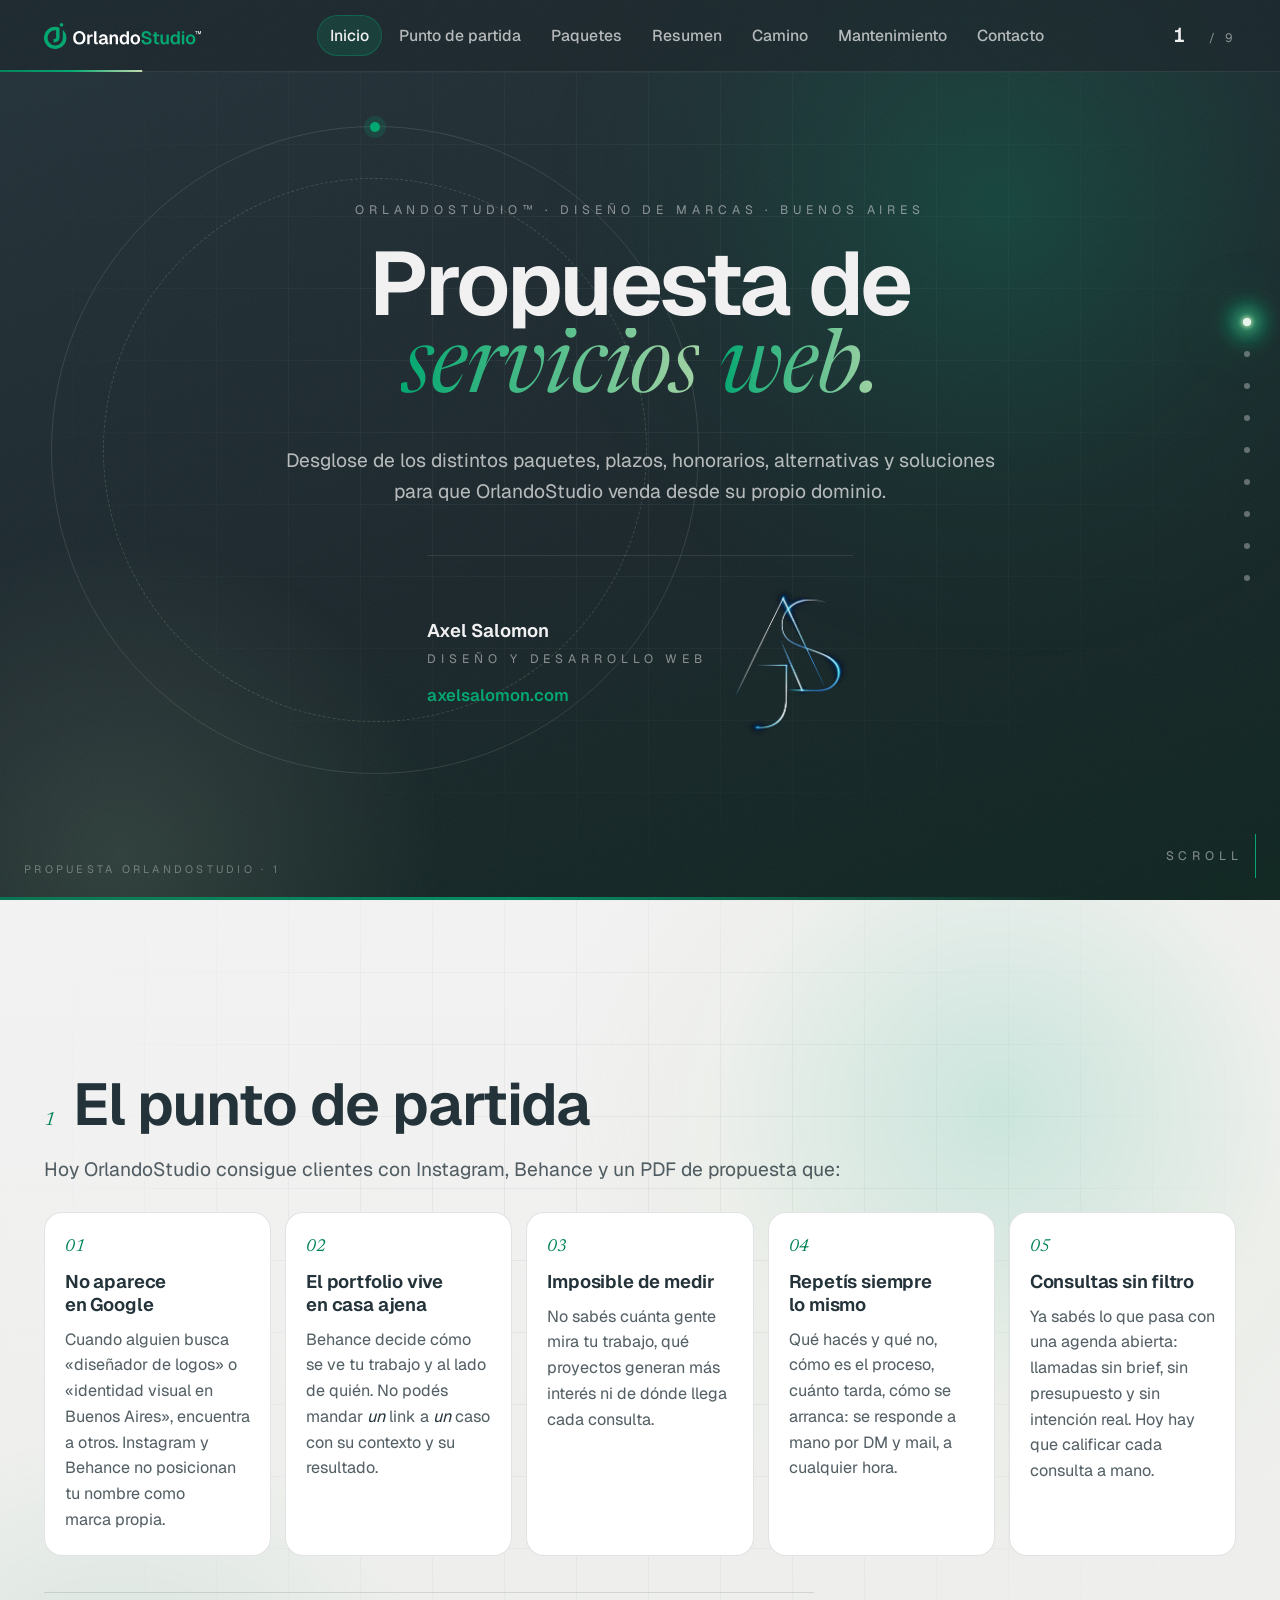
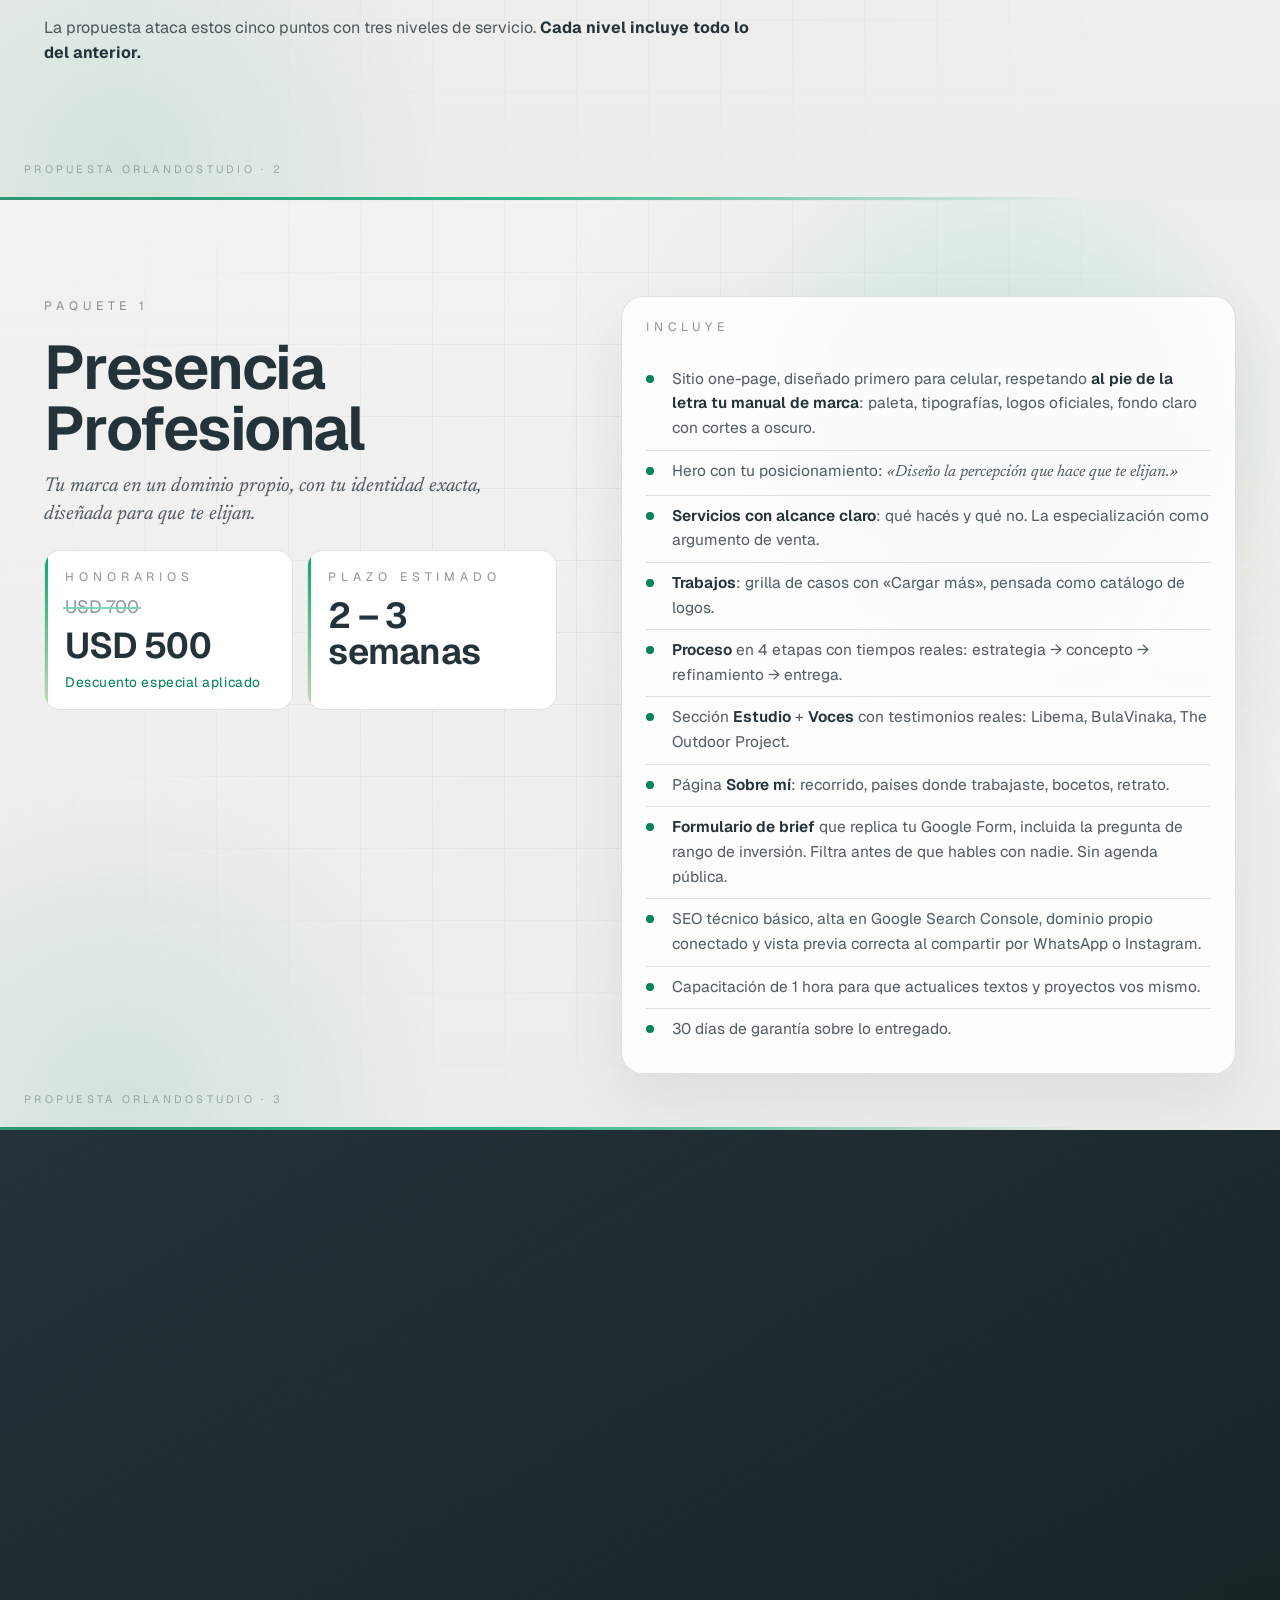
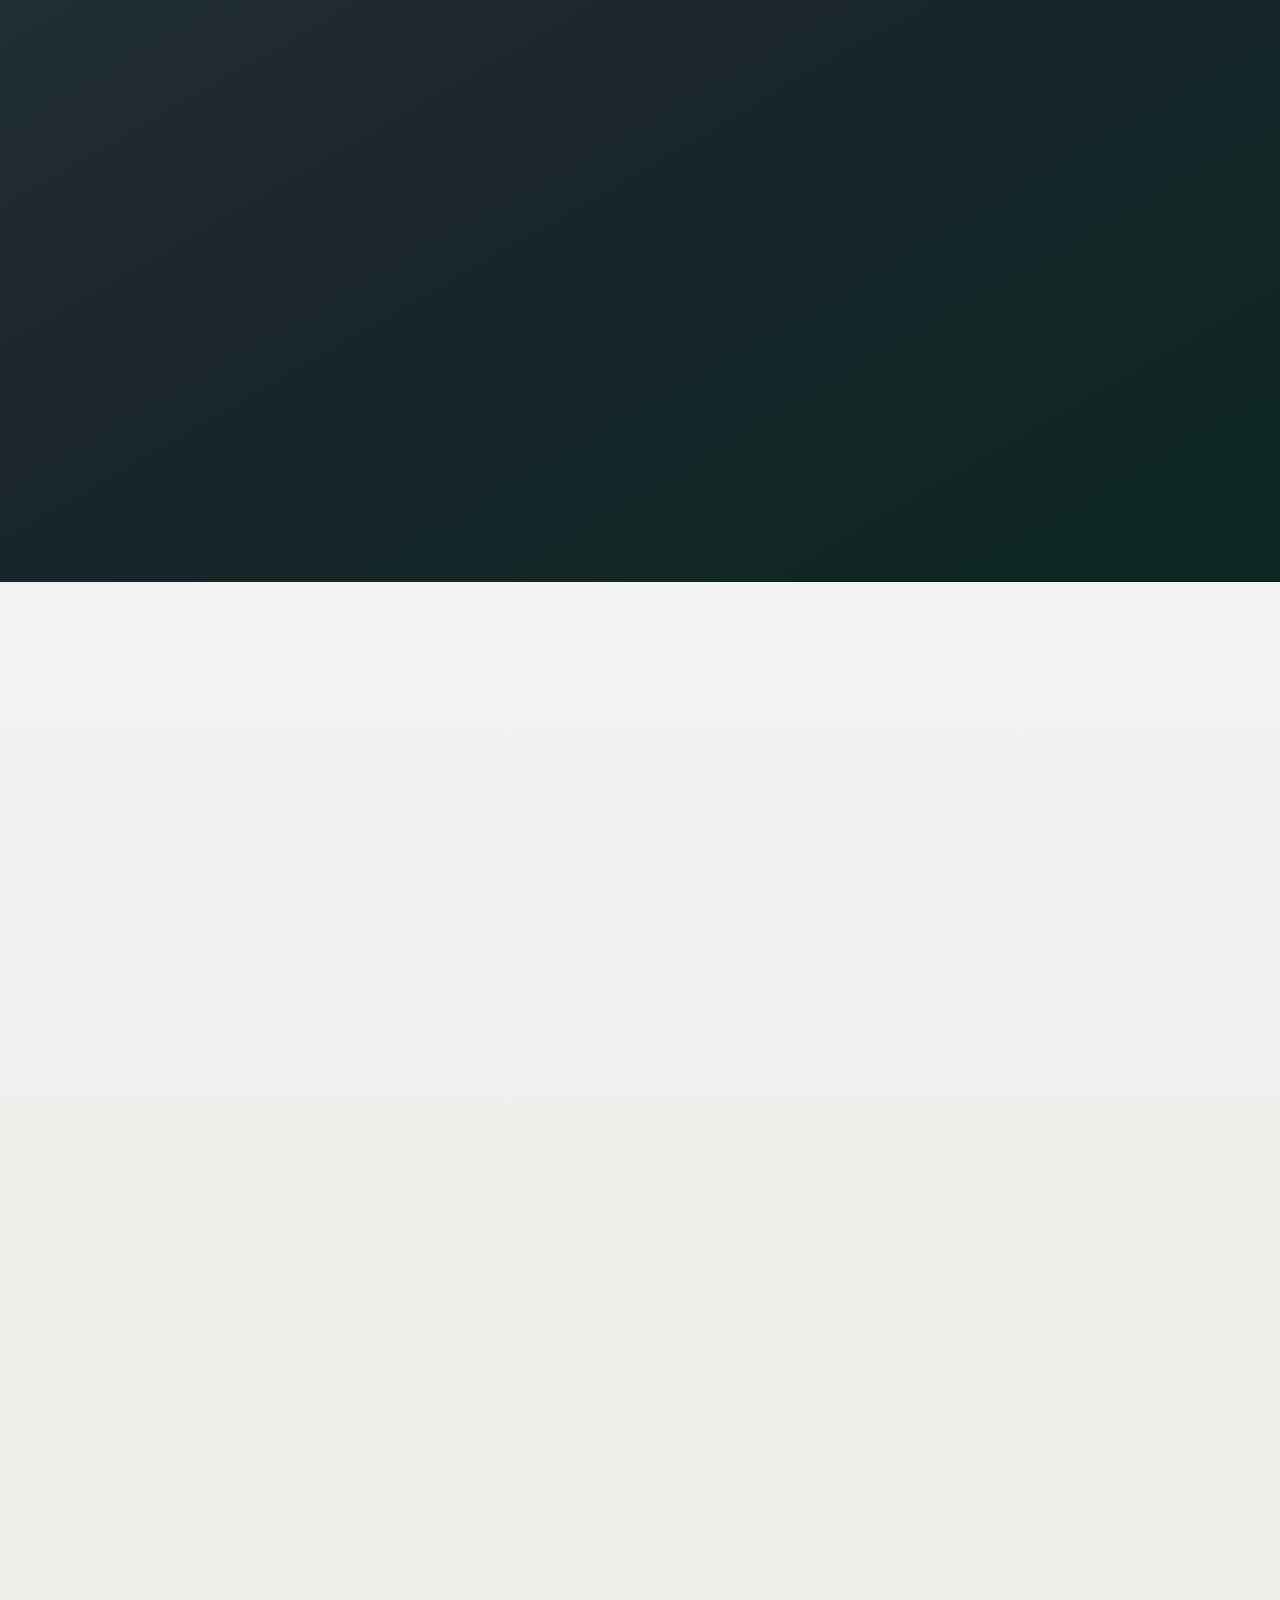
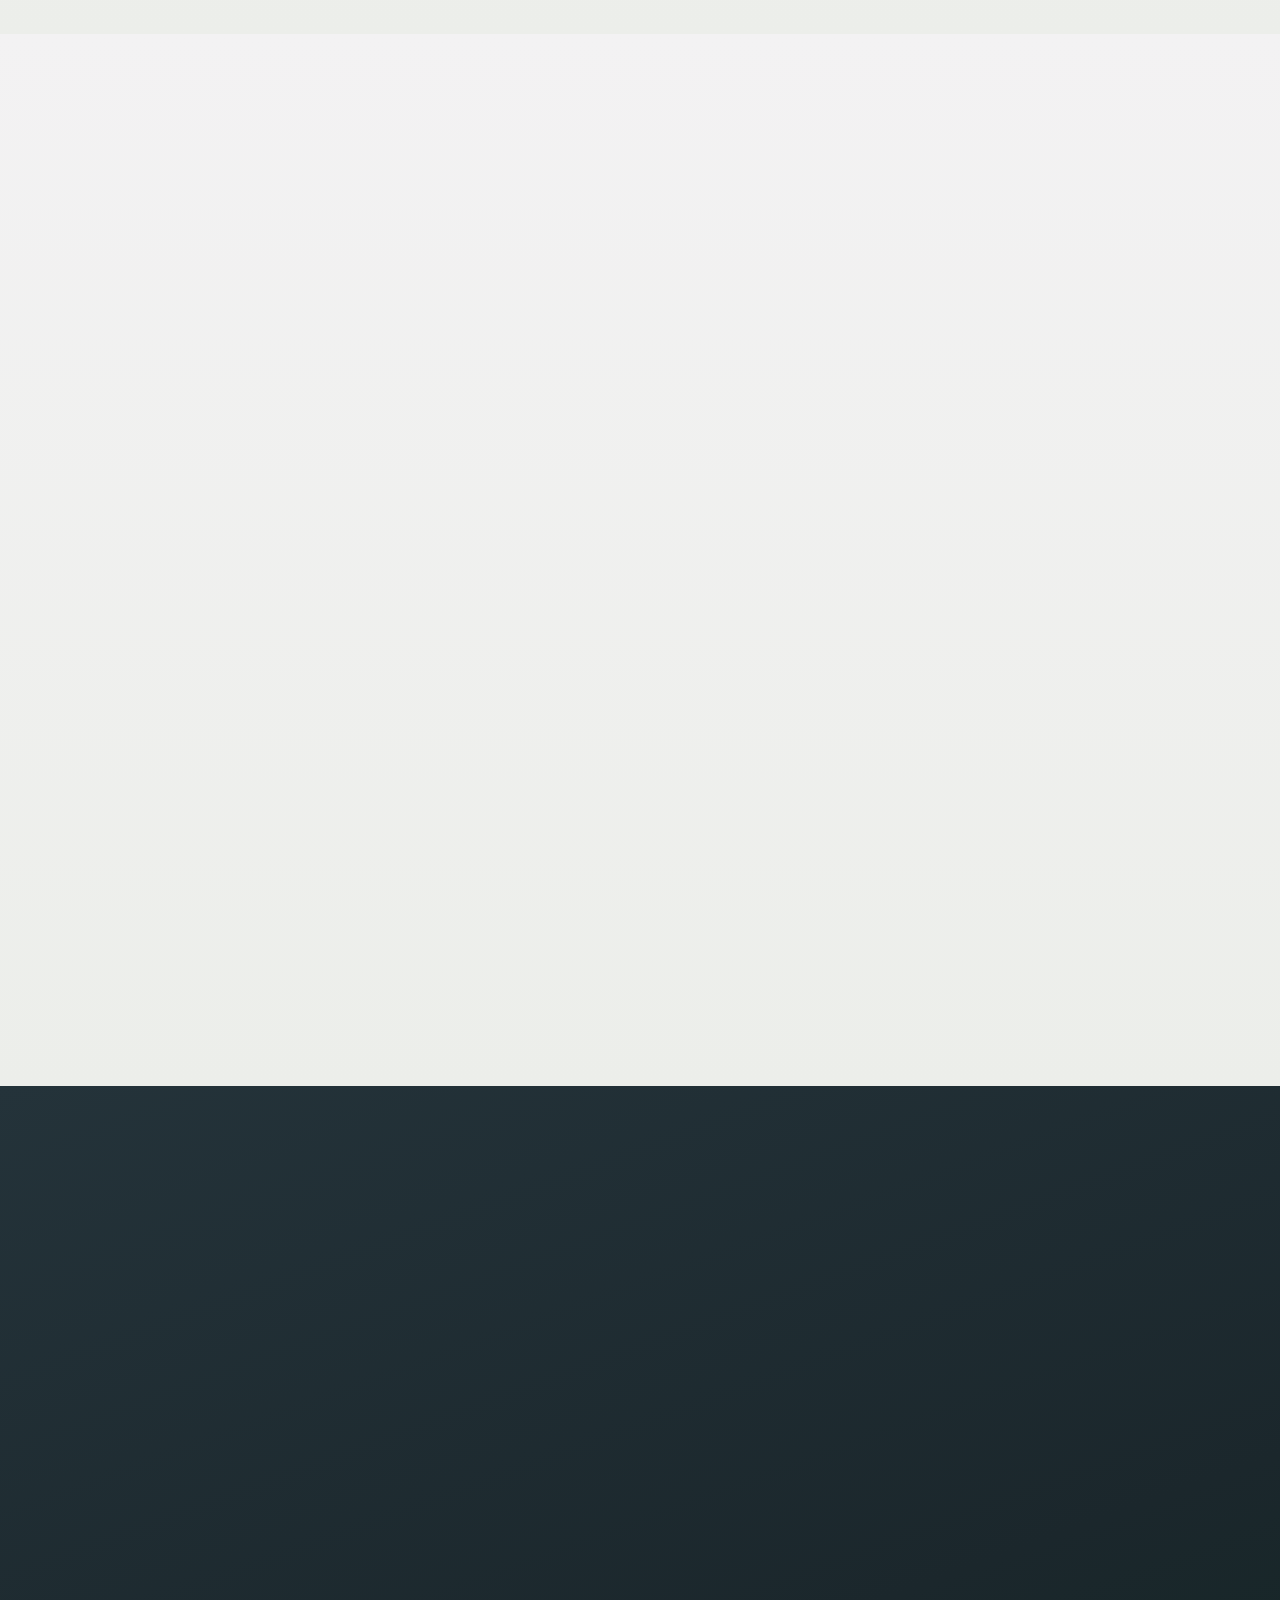
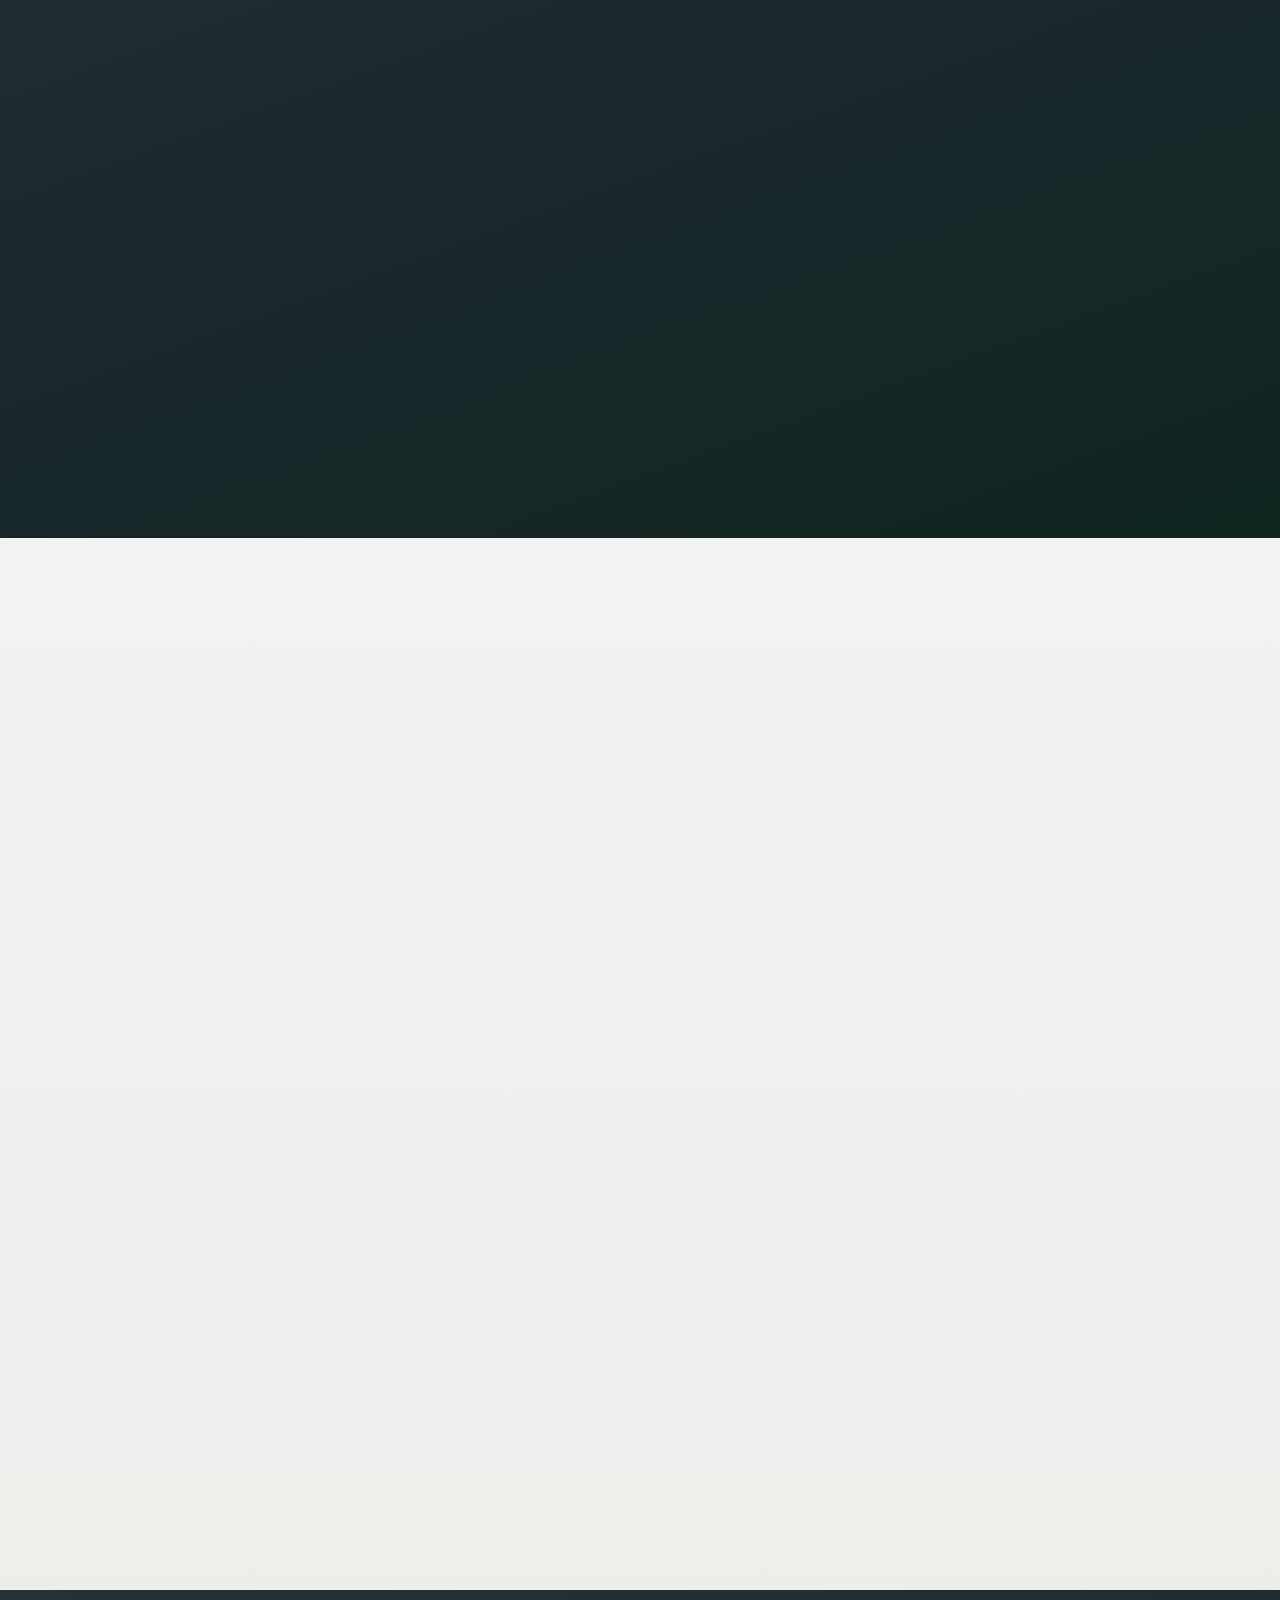
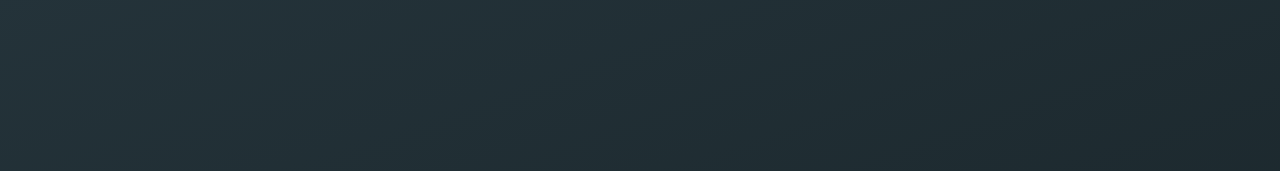
==== propuesta/index.html @ 4ebef383 "Propuesta: escalera real en Camino de crecimiento Las 3 cards de pasos ahora tienen el mismo alto y " ====
<!DOCTYPE html>
<html lang="es">
<head>
<meta charset="UTF-8">
<meta name="viewport" content="width=device-width, initial-scale=1">
<title>Propuesta de servicios web · OrlandoStudio</title>
<meta name="description" content="Propuesta de servicios web para OrlandoStudio: paquetes, plazos, honorarios y mantenimiento.">
<!-- Documento privado: no indexar ni seguir. -->
<meta name="robots" content="noindex, nofollow">
<meta name="theme-color" content="#24333A">
<link rel="icon" href="../assets/brand/JO_Positivo.svg" type="image/svg+xml">
<link rel="preconnect" href="https://fonts.googleapis.com">
<link rel="preconnect" href="https://fonts.gstatic.com" crossorigin>
<link href="https://fonts.googleapis.com/css2?family=Newsreader:ital,opsz,wght@0,6..72,400;0,6..72,500;1,6..72,400&display=swap" rel="stylesheet">
<link rel="preload" as="font" href="../assets/fonts/Geist-VariableFont_wght.ttf" type="font/ttf" crossorigin>
<link rel="stylesheet" href="propuesta.css?v=20260923d">
</head>
<body>

<a href="#inicio" class="skip-link">Saltar al contenido</a>
<div class="noise-overlay" aria-hidden="true"></div>

<!-- Splash de entrada: "Axel Salomon para OrlandoStudio" -->
<div class="splash" id="splash" aria-hidden="true">
  <div class="splash-inner">
    <span class="splash-from">Axel Salomon</span>
    <span class="splash-for eyebrow">para</span>
    <span class="splash-to">
      <img src="../assets/brand/OrlandoStudio_Negativo.svg" alt="" width="220" height="40">
      <i class="splash-underline"></i>
    </span>
  </div>
</div>

<header class="deck-header" id="deck-header">
  <span class="deck-progress" id="deck-progress" aria-hidden="true"></span>
  <div class="deck-header-inner">
    <a href="#inicio" class="brand" aria-label="Volver al inicio de la propuesta">
      <img class="brand-logo" src="../assets/brand/OrlandoStudio_LogoOficialWeb.svg" alt="OrlandoStudio" width="152" height="25">
    </a>

    <nav class="deck-nav" id="deck-nav" aria-label="Secciones de la propuesta">
      <ul>
        <li><a href="#inicio" data-slide="inicio">Inicio</a></li>
        <li><a href="#punto-de-partida" data-slide="punto-de-partida">Punto de partida</a></li>
        <li><a href="#paquete-1" data-slide="paquete-1" data-group="paquetes">Paquetes</a></li>
        <li><a href="#resumen" data-slide="resumen">Resumen</a></li>
        <li><a href="#camino" data-slide="camino">Camino</a></li>
        <li><a href="#mantenimiento" data-slide="mantenimiento">Mantenimiento</a></li>
        <li><a href="#contacto" data-slide="contacto">Contacto</a></li>
      </ul>
    </nav>

    <div class="deck-header-right">
      <p class="deck-counter" aria-live="polite">
        <strong id="deck-current">01</strong><span>/ <span id="deck-total">09</span></span>
      </p>
      <button class="nav-toggle" id="deck-burger" type="button" aria-expanded="false" aria-controls="mobile-menu" aria-label="Abrir menú de navegación">
        <span></span><span></span><span></span>
      </button>
    </div>
  </div>
</header>

<!-- Menú mobile (overlay a pantalla completa, mismo recurso que el home).
     Vive fuera del <header> porque el backdrop-filter del header rompería
     un position:fixed hijo. -->
<div class="mobile-menu" id="mobile-menu">
  <a href="#inicio" class="brand mobile-menu-brand" aria-label="Volver al inicio de la propuesta">
    <img class="brand-logo" src="../assets/brand/OrlandoStudio_LogoOficialWeb.svg" alt="OrlandoStudio" width="152" height="25">
  </a>
  <button type="button" class="mobile-menu-close" id="mobile-menu-close" aria-label="Cerrar menú">
    <span aria-hidden="true">&times;</span>
  </button>
  <div class="mobile-menu-inner">
    <nav class="mobile-nav" aria-label="Secciones de la propuesta (móvil)">
      <ol>
        <li><a href="#inicio" data-slide="inicio"><span class="mobile-nav-index">1</span><span class="mobile-nav-label">Inicio</span></a></li>
        <li><a href="#punto-de-partida" data-slide="punto-de-partida"><span class="mobile-nav-index">2</span><span class="mobile-nav-label">Punto de partida</span></a></li>
        <li><a href="#paquete-1" data-slide="paquete-1" data-group="paquetes"><span class="mobile-nav-index">3</span><span class="mobile-nav-label">Paquetes</span></a></li>
        <li><a href="#resumen" data-slide="resumen"><span class="mobile-nav-index">4</span><span class="mobile-nav-label">Resumen</span></a></li>
        <li><a href="#camino" data-slide="camino"><span class="mobile-nav-index">5</span><span class="mobile-nav-label">Camino</span></a></li>
        <li><a href="#mantenimiento" data-slide="mantenimiento"><span class="mobile-nav-index">6</span><span class="mobile-nav-label">Mantenimiento</span></a></li>
        <li><a href="#contacto" data-slide="contacto"><span class="mobile-nav-index">7</span><span class="mobile-nav-label">Contacto</span></a></li>
      </ol>
    </nav>
    <div class="mobile-menu-bottom">
      <a href="https://wa.me/5491161970675?text=Hola%20Axel%2C%20vi%20la%20propuesta%20web%20para%20OrlandoStudio%20y%20quiero%20avanzar." class="btn btn-primary mobile-menu-cta" target="_blank" rel="noopener">Avanzar por WhatsApp <span aria-hidden="true">&rarr;</span></a>
    </div>
  </div>
</div>

<main id="deck" class="deck">

  <!-- ============ 01 · INICIO ============ -->
  <section class="slide slide--dark slide--cover" id="inicio" data-title="Inicio">
    <span class="slide-rings" aria-hidden="true">
      <i class="ring ring--spin"><b></b></i>
      <i class="ring ring--dashed"></i>
    </span>
    <div class="slide-inner">
      <p class="eyebrow" data-reveal>OrlandoStudio™ · Diseño de marcas · Buenos Aires</p>
      <h1 class="cover-title" data-reveal data-split>
        <span class="line">Propuesta de</span>
        <span class="line line--accent">servicios web.</span>
      </h1>
      <p class="cover-sub" data-reveal>Desglose de los distintos paquetes, plazos, honorarios, alternativas y soluciones para que OrlandoStudio venda desde su propio dominio.</p>
      <div class="cover-author" data-reveal>
        <div class="cover-author-text">
          <span class="cover-author-name">Axel Salomon</span>
          <span class="cover-author-role eyebrow">Diseño y desarrollo web</span>
          <a class="cover-author-link" href="https://axelsalomon.com" target="_blank" rel="noopener">axelsalomon.com</a>
        </div>
        <img class="cover-author-logo" src="../assets/img/ajs-logo.webp" alt="" width="642" height="824" decoding="async">
      </div>
    </div>
    <a href="#punto-de-partida" class="scroll-hint" aria-label="Ir a la siguiente sección">
      <span class="eyebrow">Scroll</span>
      <i></i>
    </a>
    <p class="slide-foot" aria-hidden="true">Propuesta OrlandoStudio · 1</p>
  </section>

  <!-- ============ 02 · PUNTO DE PARTIDA ============ -->
  <section class="slide slide--light" id="punto-de-partida" data-title="Punto de partida">
    <div class="slide-inner">
      <header class="slide-head" data-reveal>
        <span class="slide-num">1</span>
        <h2 class="slide-title" data-split>El punto de partida</h2>
      </header>
      <p class="slide-lead" data-reveal>Hoy OrlandoStudio consigue clientes con Instagram, Behance y un PDF de propuesta que:</p>

      <ol class="pain-grid">
        <li class="pain" data-reveal>
          <span class="pain-num">01</span>
          <h3>No aparece en Google</h3>
          <p>Cuando alguien busca «diseñador de logos» o «identidad visual en Buenos Aires», encuentra a otros. Instagram y Behance no posicionan tu nombre como marca propia.</p>
        </li>
        <li class="pain" data-reveal>
          <span class="pain-num">02</span>
          <h3>El portfolio vive en casa ajena</h3>
          <p>Behance decide cómo se ve tu trabajo y al lado de quién. No podés mandar <em>un</em> link a <em>un</em> caso con su contexto y su resultado.</p>
        </li>
        <li class="pain" data-reveal>
          <span class="pain-num">03</span>
          <h3>Imposible de medir</h3>
          <p>No sabés cuánta gente mira tu trabajo, qué proyectos generan más interés ni de dónde llega cada consulta.</p>
        </li>
        <li class="pain" data-reveal>
          <span class="pain-num">04</span>
          <h3>Repetís siempre lo mismo</h3>
          <p>Qué hacés y qué no, cómo es el proceso, cuánto tarda, cómo se arranca: se responde a mano por DM y mail, a cualquier hora.</p>
        </li>
        <li class="pain" data-reveal>
          <span class="pain-num">05</span>
          <h3>Consultas sin filtro</h3>
          <p>Ya sabés lo que pasa con una agenda abierta: llamadas sin brief, sin presupuesto y sin intención real. Hoy hay que calificar cada consulta a mano.</p>
        </li>
      </ol>

      <p class="slide-note" data-reveal>La propuesta ataca estos cinco puntos con tres niveles de servicio. <strong>Cada nivel incluye todo lo del anterior.</strong></p>
    </div>
    <p class="slide-foot" aria-hidden="true">Propuesta OrlandoStudio · 2</p>
  </section>

  <!-- ============ 03 · PAQUETE 1 ============ -->
  <section class="slide slide--light slide--pack" id="paquete-1" data-title="Paquete 1">
    <span class="slide-bignum" aria-hidden="true">1</span>
    <div class="slide-inner">
      <div class="pack-grid">
        <div class="pack-main">
          <p class="eyebrow eyebrow--light" data-reveal>Paquete 1</p>
          <h2 class="pack-title" data-reveal data-split>Presencia Profesional</h2>
          <p class="pack-quote" data-reveal>Tu marca en un dominio propio, con tu identidad exacta, diseñada para que te elijan.</p>

          <div class="pack-meta" data-reveal>
            <div class="pack-meta-cell">
              <span class="eyebrow eyebrow--light">Honorarios</span>
              <span class="price"><s>USD 700</s> <b data-count="500">USD 500</b></span>
              <span class="price-note">Descuento especial aplicado</span>
            </div>
            <div class="pack-meta-cell">
              <span class="eyebrow eyebrow--light">Plazo estimado</span>
              <span class="price"><b>2 – 3 semanas</b></span>
            </div>
          </div>
        </div>

        <div class="pack-list-wrap" data-reveal>
          <span class="eyebrow eyebrow--light">Incluye</span>
          <ul class="pack-list">
            <li>Sitio one-page, diseñado primero para celular, respetando <strong>al pie de la letra tu manual de marca</strong>: paleta, tipografías, logos oficiales, fondo claro con cortes a oscuro.</li>
            <li>Hero con tu posicionamiento: <em>«Diseño la percepción que hace que te elijan.»</em></li>
            <li><strong>Servicios con alcance claro</strong>: qué hacés y qué no. La especialización como argumento de venta.</li>
            <li><strong>Trabajos</strong>: grilla de casos con «Cargar más», pensada como catálogo de logos.</li>
            <li><strong>Proceso</strong> en 4 etapas con tiempos reales: estrategia → concepto → refinamiento → entrega.</li>
            <li>Sección <strong>Estudio</strong> + <strong>Voces</strong> con testimonios reales: Libema, BulaVinaka, The Outdoor Project.</li>
            <li>Página <strong>Sobre mí</strong>: recorrido, países donde trabajaste, bocetos, retrato.</li>
            <li><strong>Formulario de brief</strong> que replica tu Google Form, incluida la pregunta de rango de inversión. Filtra antes de que hables con nadie. Sin agenda pública.</li>
            <li>SEO técnico básico, alta en Google Search Console, dominio propio conectado y vista previa correcta al compartir por WhatsApp o Instagram.</li>
            <li>Capacitación de 1 hora para que actualices textos y proyectos vos mismo.</li>
            <li>30 días de garantía sobre lo entregado.</li>
          </ul>
        </div>
      </div>
    </div>
    <p class="slide-foot" aria-hidden="true">Propuesta OrlandoStudio · 3</p>
  </section>

  <!-- ============ 04 · PAQUETE 2 ============ -->
  <section class="slide slide--dark slide--pack slide--featured" id="paquete-2" data-title="Paquete 2">
    <span class="slide-bignum" aria-hidden="true">2</span>
    <figure class="pack-watermark" aria-hidden="true" data-parallax="0.12">
      <img src="../assets/img/julian-studio-watermark-2.webp" alt="" width="869" height="900" decoding="async">
    </figure>
    <div class="slide-inner">
      <div class="pack-grid">
        <div class="pack-main">
          <p class="eyebrow" data-reveal>Paquete 2 <span class="badge">★ Recomendado</span></p>
          <p class="pack-kicker" data-reveal><i></i>Integración de ingeniería de software</p>
          <h2 class="pack-title" data-reveal data-split>Web de Marca</h2>
          <p class="pack-quote" data-reveal>Todo el Paquete 1 + el sitio se convierte en tu herramienta de venta: cada consulta llega calificada y con datos.</p>

          <div class="pack-meta" data-reveal>
            <div class="pack-meta-cell">
              <span class="eyebrow">Honorarios</span>
              <span class="price"><s>USD 950</s> <b data-count="750">USD 750</b></span>
              <span class="price-note">Descuento especial aplicado</span>
            </div>
            <div class="pack-meta-cell">
              <span class="eyebrow">Plazo estimado</span>
              <span class="price"><b>4 – 6 semanas</b></span>
            </div>
          </div>

          <div class="pack-results" data-reveal>
            <span class="eyebrow">Resultados esperados</span>
            <ul>
              <li>Quien va a invertir USD 750 – 2.900 en su marca necesita confianza: los casos reales y la ficha de Google cierran esa duda antes de escribirte.</li>
              <li>Consultas que llegan <strong>con rubro, servicio y presupuesto</strong>: respondés en minutos a las que valen la pena y descartás el resto sin una llamada.</li>
              <li>Datos concretos para decidir qué proyectos mostrar y en qué red invertir tiempo.</li>
            </ul>
          </div>
        </div>

        <div class="pack-list-wrap" data-reveal>
          <span class="eyebrow">Suma</span>
          <ul class="pack-list">
            <li><strong>Brief que llega solo.</strong> El formulario envía cada consulta a tu mail y la registra en una planilla: nombre, negocio, servicio, rango de inversión, plazo. Nada se pierde en un DM.</li>
            <li><strong>Casos de estudio con página propia</strong>: problema → proceso → resultado, con mockups y aplicaciones. Un link por proyecto para mandar en una propuesta o un DM.</li>
            <li class="sub">Una única plantilla y un único archivo de datos: la grilla de Trabajos y cada caso se generan desde el mismo lugar. <strong>Sumar un caso nuevo es agregar una entrada de texto y sus imágenes</strong>, sin tocar diseño ni código.</li>
            <li><strong>Propuesta en la web</strong>: tus paquetes (Esencial / Completa / Total) como página privada con link, para reemplazar el PDF en el paso 2 de tu proceso. Se actualiza en minutos y sabés si el cliente la abrió.</li>
            <li><strong>Instagram y Behance</strong> integrados (feed en vivo) y ficha de <strong>Google Business Profile</strong> con reseñas: posicionamiento en Maps y búsquedas locales.</li>
            <li><strong>Analytics</strong>: de dónde llegan, qué casos miran, cuántos completan el brief, desde qué red.</li>
            <li><strong>SEO de posicionamiento</strong>: aparecer y ser recomendado en Google y en chats de IA para «diseñador de logos», «identidad visual», «manual de marca» (Buenos Aires, Argentina, LATAM).</li>
            <li>Botón de WhatsApp con mensaje prearmado según la sección desde la que se consulta <span class="muted">(opcional, si querés abrir ese canal)</span>.</li>
          </ul>
        </div>
      </div>
    </div>
    <p class="slide-foot" aria-hidden="true">Propuesta OrlandoStudio · 4</p>
  </section>

  <!-- ============ 05 · PAQUETE 3 ============ -->
  <section class="slide slide--light slide--pack" id="paquete-3" data-title="Paquete 3">
    <span class="slide-bignum" aria-hidden="true">3</span>
    <div class="slide-inner">
      <div class="pack-grid">
        <div class="pack-main">
          <p class="eyebrow eyebrow--light" data-reveal>Paquete 3</p>
          <h2 class="pack-title" data-reveal data-split>Web de Marca + Asistente IA</h2>
          <p class="pack-quote" data-reveal>Todo el Paquete 2 + un asistente que atiende y califica 24/7 dentro de la web.</p>

          <div class="pack-meta" data-reveal>
            <div class="pack-meta-cell">
              <span class="eyebrow eyebrow--light">Honorarios</span>
              <span class="price"><s>USD 1.100</s> <b data-count="900">USD 900</b></span>
              <span class="price-note">Descuento especial aplicado</span>
            </div>
            <div class="pack-meta-cell">
              <span class="eyebrow eyebrow--light">Plazo estimado</span>
              <span class="price"><b>6 – 8 semanas</b></span>
            </div>
          </div>

          <div class="pack-results" data-reveal>
            <span class="eyebrow eyebrow--light">Resultados esperados</span>
            <ul>
              <li>Atención inmediata de noche y fines de semana, cuando los emprendedores están pensando su negocio.</li>
              <li>Dejás de explicar el proceso 30 veces por semana; tu tiempo queda para diseñar y para la llamada con los que ya están calificados.</li>
              <li><strong>Cada conversación es un lead con datos</strong>, no un DM perdido.</li>
            </ul>
          </div>
        </div>

        <div class="pack-list-wrap" data-reveal>
          <span class="eyebrow eyebrow--light">Suma</span>
          <ul class="pack-list">
            <li><strong>Asistente de IA dentro de la página</strong>, entrenado con tu información: servicios, qué no hacés, proceso, tiempos, cómo se arranca, forma de pago (50/50), preguntas frecuentes.</li>
            <li>Responde únicamente sobre OrlandoStudio, en tu tono. <strong>No pasa precios ni promete plazos</strong>: los precios siguen siendo privados, en la propuesta 1:1.</li>
            <li>Si el cliente quiere avanzar, <strong>lo lleva al brief y te deriva por mail o WhatsApp con el resumen de la charla</strong>, para que no arranques de cero.</li>
            <li>Captura de leads también desde el chat (nombre, negocio, servicio, contacto) → misma planilla que el brief.</li>
            <li>Reporte mensual de las preguntas más frecuentes: insumo para tu Instagram, tu propuesta y tu web.</li>
            <li>Ajuste de la base de conocimiento durante los primeros 60 días.</li>
          </ul>
        </div>
      </div>
    </div>
    <p class="slide-foot" aria-hidden="true">Propuesta OrlandoStudio · 5</p>
  </section>

  <!-- ============ 06 · RESUMEN ============ -->
  <section class="slide slide--light" id="resumen" data-title="Resumen">
    <span class="slide-seal" aria-hidden="true" data-parallax="0.1">
      <i class="ring ring--spin"><b></b></i>
      <i class="ring ring--dashed"></i>
      <img src="../assets/brand/OrlandoDesignCO_Positivo.svg" alt="" width="407" height="409" decoding="async">
    </span>
    <div class="slide-inner">
      <header class="slide-head" data-reveal>
        <span class="slide-num">2</span>
        <h2 class="slide-title" data-split>Resumen</h2>
      </header>
      <p class="slide-lead" data-reveal>Los tres paquetes, lado a lado.</p>

      <div class="table-wrap" data-reveal>
        <table class="compare">
          <thead>
            <tr>
              <th scope="col">Alcance</th>
              <th scope="col"><span class="eyebrow eyebrow--light">Paquete 1</span>Presencia Profesional</th>
              <th scope="col" class="is-reco"><span class="eyebrow eyebrow--light">Paquete 2 · ★ Recomendado</span>Web de Marca</th>
              <th scope="col"><span class="eyebrow eyebrow--light">Paquete 3</span>Web + Asistente IA</th>
            </tr>
          </thead>
          <tbody>
            <tr><th scope="row">Sitio a medida con tu manual de marca, Sobre mí, dominio propio</th><td><i class="tick yes"><svg viewBox="0 0 24 24" aria-hidden="true"><path d="M5 12.5l4.5 4.5L19 7.5"/></svg><span>Sí</span></i></td><td class="is-reco"><i class="tick yes"><svg viewBox="0 0 24 24" aria-hidden="true"><path d="M5 12.5l4.5 4.5L19 7.5"/></svg><span>Sí</span></i></td><td><i class="tick yes"><svg viewBox="0 0 24 24" aria-hidden="true"><path d="M5 12.5l4.5 4.5L19 7.5"/></svg><span>Sí</span></i></td></tr>
            <tr><th scope="row">Formulario de brief con filtro de inversión</th><td><i class="tick yes"><svg viewBox="0 0 24 24" aria-hidden="true"><path d="M5 12.5l4.5 4.5L19 7.5"/></svg><span>Sí</span></i></td><td class="is-reco"><i class="tick yes"><svg viewBox="0 0 24 24" aria-hidden="true"><path d="M5 12.5l4.5 4.5L19 7.5"/></svg><span>Sí</span></i></td><td><i class="tick yes"><svg viewBox="0 0 24 24" aria-hidden="true"><path d="M5 12.5l4.5 4.5L19 7.5"/></svg><span>Sí</span></i></td></tr>
            <tr><th scope="row">Brief → mail + planilla (captura de leads)</th><td><i class="tick no"><svg viewBox="0 0 24 24" aria-hidden="true"><path d="M7 12h10"/></svg><span>No</span></i></td><td class="is-reco"><i class="tick yes"><svg viewBox="0 0 24 24" aria-hidden="true"><path d="M5 12.5l4.5 4.5L19 7.5"/></svg><span>Sí</span></i></td><td><i class="tick yes"><svg viewBox="0 0 24 24" aria-hidden="true"><path d="M5 12.5l4.5 4.5L19 7.5"/></svg><span>Sí</span></i></td></tr>
            <tr><th scope="row">Casos de estudio con link propio (autogestionables)</th><td><i class="tick no"><svg viewBox="0 0 24 24" aria-hidden="true"><path d="M7 12h10"/></svg><span>No</span></i></td><td class="is-reco"><i class="tick yes"><svg viewBox="0 0 24 24" aria-hidden="true"><path d="M5 12.5l4.5 4.5L19 7.5"/></svg><span>Sí</span></i></td><td><i class="tick yes"><svg viewBox="0 0 24 24" aria-hidden="true"><path d="M5 12.5l4.5 4.5L19 7.5"/></svg><span>Sí</span></i></td></tr>
            <tr><th scope="row">Propuesta privada en la web (reemplaza el PDF)</th><td><i class="tick no"><svg viewBox="0 0 24 24" aria-hidden="true"><path d="M7 12h10"/></svg><span>No</span></i></td><td class="is-reco"><i class="tick yes"><svg viewBox="0 0 24 24" aria-hidden="true"><path d="M5 12.5l4.5 4.5L19 7.5"/></svg><span>Sí</span></i></td><td><i class="tick yes"><svg viewBox="0 0 24 24" aria-hidden="true"><path d="M5 12.5l4.5 4.5L19 7.5"/></svg><span>Sí</span></i></td></tr>
            <tr><th scope="row">Analytics, SEO, Google Business, Instagram/Behance</th><td><i class="tick no"><svg viewBox="0 0 24 24" aria-hidden="true"><path d="M7 12h10"/></svg><span>No</span></i></td><td class="is-reco"><i class="tick yes"><svg viewBox="0 0 24 24" aria-hidden="true"><path d="M5 12.5l4.5 4.5L19 7.5"/></svg><span>Sí</span></i></td><td><i class="tick yes"><svg viewBox="0 0 24 24" aria-hidden="true"><path d="M5 12.5l4.5 4.5L19 7.5"/></svg><span>Sí</span></i></td></tr>
            <tr><th scope="row">Asistente IA 24/7 con derivación y resumen</th><td><i class="tick no"><svg viewBox="0 0 24 24" aria-hidden="true"><path d="M7 12h10"/></svg><span>No</span></i></td><td class="is-reco"><i class="tick no"><svg viewBox="0 0 24 24" aria-hidden="true"><path d="M7 12h10"/></svg><span>No</span></i></td><td><i class="tick yes"><svg viewBox="0 0 24 24" aria-hidden="true"><path d="M5 12.5l4.5 4.5L19 7.5"/></svg><span>Sí</span></i></td></tr>
            <tr><th scope="row">Reporte mensual de preguntas del asistente</th><td><i class="tick no"><svg viewBox="0 0 24 24" aria-hidden="true"><path d="M7 12h10"/></svg><span>No</span></i></td><td class="is-reco"><i class="tick no"><svg viewBox="0 0 24 24" aria-hidden="true"><path d="M7 12h10"/></svg><span>No</span></i></td><td><i class="tick yes"><svg viewBox="0 0 24 24" aria-hidden="true"><path d="M5 12.5l4.5 4.5L19 7.5"/></svg><span>Sí</span></i></td></tr>
          </tbody>
          <tfoot>
            <tr class="row-price">
              <th scope="row">Honorarios</th>
              <td><s>USD 700</s><b>USD 500</b></td>
              <td class="is-reco"><s>USD 950</s><b>USD 750</b></td>
              <td><s>USD 1.100</s><b>USD 900</b></td>
            </tr>
            <tr>
              <th scope="row">Plazo</th>
              <td>2 – 3 sem.</td>
              <td class="is-reco">4 – 6 sem.</td>
              <td>6 – 8 sem.</td>
            </tr>
          </tfoot>
        </table>
      </div>
    </div>
    <p class="slide-foot" aria-hidden="true">Propuesta OrlandoStudio · 6</p>
  </section>

  <!-- ============ 07 · CAMINO ============ -->
  <section class="slide slide--dark" id="camino" data-title="Camino">
    <div class="slide-inner">
      <header class="slide-head" data-reveal>
        <span class="slide-num">3</span>
        <h2 class="slide-title" data-split>Camino de crecimiento</h2>
      </header>
      <p class="slide-lead" data-reveal>Empezar por donde se pueda, sin tirar nada.</p>

      <ol class="steps">
        <li class="step" data-reveal>
          <span class="eyebrow">Paso 1</span>
          <h3>Presencia Profesional</h3>
          <p>Tu marca en tu dominio, con tu manual aplicado y un brief que filtra antes de hablar.</p>
        </li>
        <li class="step" data-reveal>
          <span class="eyebrow">Paso 2</span>
          <h3>Web de Marca</h3>
          <p>Casos con link propio, leads que llegan con datos y la propuesta viviendo en la web.</p>
        </li>
        <li class="step" data-reveal>
          <span class="eyebrow">Paso 3</span>
          <h3>Asistente IA</h3>
          <p>Atención 24/7 y cada conversación convertida en un lead con datos.</p>
        </li>
      </ol>

      <ul class="rules" data-reveal>
        <li>Se puede empezar por <strong>Presencia Profesional</strong> y subir de paquete más adelante.</li>
        <li>Si el upgrade se hace <strong>dentro de los 6 meses</strong>, se paga solo la diferencia entre paquetes.</li>
        <li>Nada de lo construido se tira: cada nivel se apoya sobre el anterior.</li>
      </ul>
    </div>
    <div class="marquee-band" aria-label="Marcas que confiaron en OrlandoStudio" data-reveal>
      <div class="marquee-mask">
        <div class="marquee-track">
          <div class="marquee-set">
          <img src="../assets/img/clientes/logo-01.webp" alt="" width="120" height="120" loading="lazy">
          <img src="../assets/img/clientes/logo-02.webp" alt="" width="120" height="120" loading="lazy">
          <img src="../assets/img/clientes/logo-03.webp" alt="" width="120" height="120" loading="lazy">
          <img src="../assets/img/clientes/logo-04.webp" alt="" width="120" height="120" loading="lazy">
          <img src="../assets/img/clientes/logo-05.webp" alt="" width="120" height="120" loading="lazy">
          <img src="../assets/img/clientes/logo-06.webp" alt="" width="120" height="120" loading="lazy">
          <img src="../assets/img/clientes/logo-07.webp" alt="" width="120" height="120" loading="lazy">
          <img src="../assets/img/clientes/logo-08.webp" alt="" width="120" height="120" loading="lazy">
          <img src="../assets/img/clientes/logo-09.webp" alt="" width="120" height="120" loading="lazy">
          <img src="../assets/img/clientes/logo-10.webp" alt="" width="120" height="120" loading="lazy">
          <img src="../assets/img/clientes/logo-11.webp" alt="" width="120" height="120" loading="lazy">
          <img src="../assets/img/clientes/logo-12.webp" alt="" width="120" height="120" loading="lazy">
          <img src="../assets/img/clientes/logo-13.webp" alt="" width="120" height="120" loading="lazy">
          <img src="../assets/img/clientes/logo-14.webp" alt="" width="120" height="120" loading="lazy">
          <img src="../assets/img/clientes/logo-15.webp" alt="" width="120" height="120" loading="lazy">
          <img src="../assets/img/clientes/logo-16.webp" alt="" width="120" height="120" loading="lazy">
          <img src="../assets/img/clientes/logo-17.webp" alt="" width="120" height="120" loading="lazy">
          <img src="../assets/img/clientes/logo-18.webp" alt="" width="120" height="120" loading="lazy">
          <img src="../assets/img/clientes/logo-19.webp" alt="" width="120" height="120" loading="lazy">
          </div>
          <div class="marquee-set" aria-hidden="true">
          <img src="../assets/img/clientes/logo-01.webp" alt="" width="120" height="120" loading="lazy">
          <img src="../assets/img/clientes/logo-02.webp" alt="" width="120" height="120" loading="lazy">
          <img src="../assets/img/clientes/logo-03.webp" alt="" width="120" height="120" loading="lazy">
          <img src="../assets/img/clientes/logo-04.webp" alt="" width="120" height="120" loading="lazy">
          <img src="../assets/img/clientes/logo-05.webp" alt="" width="120" height="120" loading="lazy">
          <img src="../assets/img/clientes/logo-06.webp" alt="" width="120" height="120" loading="lazy">
          <img src="../assets/img/clientes/logo-07.webp" alt="" width="120" height="120" loading="lazy">
          <img src="../assets/img/clientes/logo-08.webp" alt="" width="120" height="120" loading="lazy">
          <img src="../assets/img/clientes/logo-09.webp" alt="" width="120" height="120" loading="lazy">
          <img src="../assets/img/clientes/logo-10.webp" alt="" width="120" height="120" loading="lazy">
          <img src="../assets/img/clientes/logo-11.webp" alt="" width="120" height="120" loading="lazy">
          <img src="../assets/img/clientes/logo-12.webp" alt="" width="120" height="120" loading="lazy">
          <img src="../assets/img/clientes/logo-13.webp" alt="" width="120" height="120" loading="lazy">
          <img src="../assets/img/clientes/logo-14.webp" alt="" width="120" height="120" loading="lazy">
          <img src="../assets/img/clientes/logo-15.webp" alt="" width="120" height="120" loading="lazy">
          <img src="../assets/img/clientes/logo-16.webp" alt="" width="120" height="120" loading="lazy">
          <img src="../assets/img/clientes/logo-17.webp" alt="" width="120" height="120" loading="lazy">
          <img src="../assets/img/clientes/logo-18.webp" alt="" width="120" height="120" loading="lazy">
          <img src="../assets/img/clientes/logo-19.webp" alt="" width="120" height="120" loading="lazy">
          </div>
        </div>
      </div>
    </div>
    <p class="slide-foot" aria-hidden="true">Propuesta OrlandoStudio · 7</p>
  </section>

  <!-- ============ 08 · MANTENIMIENTO ============ -->
  <section class="slide slide--light" id="mantenimiento" data-title="Mantenimiento">
    <div class="slide-inner">
      <header class="slide-head" data-reveal>
        <span class="slide-num">4</span>
        <h2 class="slide-title" data-split>Mantenimiento <span class="muted"></span></h2>
      </header>
      <p class="slide-lead" data-reveal>Dos formas de seguir después de la entrega. Las dos son opcionales y se pueden cambiar en cualquier momento.</p>

      <div class="plans">
        <article class="plan" data-reveal data-tilt>
          <span class="eyebrow eyebrow--light">Opción A</span>
          <h3>Autogestión + soporte a demanda</h3>
          <p class="plan-quote">Vos manejás el sitio. Yo entro solo cuando me necesitás.</p>
          <ul>
            <li><strong>Sin cargo mensual.</strong></li>
            <li>Con la capacitación de 1 hora, cargás casos nuevos, cambiás textos y actualizás testimonios por tu cuenta.</li>
            <li>Lo que excede eso (sección nueva, cambio de diseño, integración, algo que se rompió) se cotiza por tarea.</li>
            <li>Hosting y dominio a tu nombre; te dejo todo configurado.</li>
          </ul>
          <div class="plan-price">
            <div class="plan-price-row">
              <b>USD 25</b>
              <span>por ajuste puntual<br>(hasta 1 h)</span>
            </div>
            <small>Sección o funcionalidad nueva: se presupuesta aparte.</small>
          </div>
        </article>

        <article class="plan plan--featured" data-reveal data-tilt>
          <span class="eyebrow">Opción B</span>
          <h3>Mantenimiento básico</h3>
          <p class="plan-quote">Yo me ocupo de que el sitio esté siempre en pie y al día.</p>
          <ul>
            <li>Hasta <strong>2 cambios de contenido por mes</strong>: un caso nuevo, un testimonio, un texto. Me mandás el material y yo lo subo.</li>
            <li>Actualizaciones técnicas, backups mensuales, chequeo de que formulario, mail y planilla sigan funcionando.</li>
            <li>Monitoreo de dominio, SSL y caídas. Respuesta en menos de 48 h hábiles.</li>
            <li>Lo que exceda los 2 cambios mensuales se cobra como en la Opción A.</li>
          </ul>
          <div class="plan-price">
            <div class="plan-price-row">
              <b>USD 15 <span class="per">/ mes</span></b>
              <span>Paquetes 1 y 2</span>
            </div>
            <div class="plan-price-row">
              <b>USD 30 <span class="per">/ mes</span></b>
              <span>Paquete 3 · incluye monitoreo<br>y ajustes del asistente IA</span>
            </div>
          </div>
        </article>
      </div>
    </div>
    <p class="slide-foot" aria-hidden="true">Propuesta OrlandoStudio · 8</p>
  </section>

  <!-- ============ 09 · CONTACTO ============ -->
  <section class="slide slide--dark slide--cover" id="contacto" data-title="Contacto">
    <span class="slide-rings" aria-hidden="true">
      <i class="ring ring--spin"><b></b></i>
      <i class="ring ring--dashed"></i>
    </span>
    <div class="slide-inner">
      <p class="eyebrow" data-reveal>Propuesta para OrlandoStudio · 2026</p>
      <h2 class="cover-title" data-reveal data-split>
        <span class="line">Gracias, Juli.</span>
        <span class="line line--accent">Cuando quieras, arrancamos.</span>
      </h2>
      <div class="cover-ctas" data-reveal>
        <a class="btn btn-primary" href="https://wa.me/5491161970675?text=Hola%20Axel%2C%20vi%20la%20propuesta%20web%20para%20OrlandoStudio%20y%20quiero%20avanzar." target="_blank" rel="noopener">Avanzar por WhatsApp <span>→</span></a>
        <a class="btn btn-ghost" href="mailto:axeljaviersalomon@gmail.com?subject=Propuesta%20web%20OrlandoStudio">Escribir un mail</a>
      </div>
      <div class="cover-author" data-reveal>
        <div class="cover-author-text">
          <span class="cover-author-name">Axel Salomon</span>
          <span class="cover-author-role eyebrow">Diseño y desarrollo web</span>
          <span class="cover-author-line">WhatsApp 11 6197-0675</span>
          <span class="cover-author-line">axeljaviersalomon@gmail.com</span>
          <a class="cover-author-link" href="https://axelsalomon.com" target="_blank" rel="noopener">axelsalomon.com</a>
        </div>
        <img class="cover-author-logo" src="../assets/img/ajs-logo.webp" alt="" width="642" height="824" decoding="async">
      </div>
    </div>
    <p class="slide-foot" aria-hidden="true">Propuesta OrlandoStudio · 9</p>
  </section>

</main>

<script src="propuesta.js?v=20260921l" defer></script>
</body>
</html>
---- propuesta/propuesta.css ----
/* ==========================================================================
   OrlandoStudio™ — Propuesta de servicios web (deck)
   Hoja autónoma: repite los tokens de ../styles.css a propósito para que la
   propuesta no herede reglas globales del sitio (body, header, secciones).
   ========================================================================== */

@font-face {
  font-family: 'Geist';
  src: url('../assets/fonts/Geist-VariableFont_wght.ttf') format('truetype-variations'),
       url('../assets/fonts/Geist-VariableFont_wght.ttf') format('truetype');
  font-weight: 100 900;
  font-style: normal;
  font-display: swap;
}

:root {
  /* Paleta oficial (manual de marca) */
  --deep: #24333A;
  --deep-2: #1B272C;
  --nav-dark: #1B262B;
  --forest: #072519;      /* acento oscuro profundo */
  --bg: #F3F2F3;
  --paper: #FFFFFF;
  --brand: #008358;
  --brand-2: #00A770;
  --mint: #C2DCAF;
  --ink: #24333A;
  --ink-dark: #F3F2F3;

  --dark-text-secondary: rgba(243,242,243,.72);
  --dark-text-mute: rgba(243,242,243,.5);
  --dark-hairline: rgba(243,242,243,.1);
  --dark-border: rgba(243,242,243,.16);
  --dark-border-3: rgba(243,242,243,.26);

  --light-text-secondary: rgba(36,51,58,.78);
  --light-text-mute: rgba(36,51,58,.5);
  --light-hairline: rgba(36,51,58,.14);

  --font-display: 'Geist', ui-sans-serif, system-ui, -apple-system, 'Segoe UI', sans-serif;
  --font-serif: 'Newsreader', Georgia, serif;

  --r-pill: 999px;
  --r-card: 24px;
  --r-panel: 22px;
  --ease-main: cubic-bezier(.16,1,.3,1);
  --ease-out: cubic-bezier(.22,1,.36,1);

  --container-max: 1240px;
  --header-h: 72px;
  --gutter: 24px;

  /* Posición del puntero (0–1), la actualiza el JS; mueve los glows de fondo */
}

*, *::before, *::after { box-sizing: border-box; }

html {
  font-size: 17.5px;
  scroll-behavior: smooth;
  /* Cada slide es una parada del scroll. En pantallas chicas los slides
     superan el alto del viewport, así que el snap pasa a "proximity" abajo. */
  scroll-snap-type: y mandatory;
  -webkit-text-size-adjust: 100%;
}
/* En desktop el JS toma el control del scroll (una rueda = un slide, con
   pausa entre secciones). Ahí el snap nativo y el smooth del navegador se
   apagan para no pelear con la animación propia. */
@media (min-width: 960px) {
  html.js-deck { scroll-snap-type: none; scroll-behavior: auto; }
}


body {
  margin: 0;
  background: var(--deep);
  color: var(--ink-dark);
  font-family: var(--font-display);
  font-weight: 420;
  font-size: 16px;
  line-height: 1.6;
  -webkit-font-smoothing: antialiased;
  overflow-x: clip;
}

img, svg { display: block; max-width: 100%; }
h1, h2, h3, h4, p, blockquote, figure { margin: 0; }
ul, ol { margin: 0; padding: 0; list-style: none; }
a { color: inherit; text-decoration: none; }
button { font: inherit; color: inherit; }
::selection { background: var(--brand-2); color: var(--deep); }
h1, h2, h3 { text-wrap: balance; }
p { text-wrap: pretty; }

:focus-visible { outline: 2px solid var(--brand-2); outline-offset: 3px; }

.skip-link {
  position: absolute; left: 12px; top: -60px; z-index: 100;
  background: var(--brand-2); color: var(--deep);
  padding: 12px 18px; border-radius: 12px; font-weight: 600;
  transition: top .3s var(--ease-main);
}
.skip-link:focus { top: 12px; }

.noise-overlay {
  position: fixed; inset: 0; z-index: 60; pointer-events: none;
  /* Sin mix-blend-mode: una capa fija a pantalla completa con blend obliga
     al compositor a fundir toda la página en cada frame de scroll. Al 5% de
     opacidad el grano se ve igual con alpha normal. */
  opacity: .05;
  background-image: url("data:image/svg+xml,%3Csvg xmlns='http://www.w3.org/2000/svg' width='160' height='160'%3E%3Cfilter id='n'%3E%3CfeTurbulence type='fractalNoise' baseFrequency='0.85' numOctaves='2' stitchTiles='stitch'/%3E%3C/filter%3E%3Crect width='100%25' height='100%25' filter='url(%23n)'/%3E%3C/svg%3E");
}

/* --------------------------------------------------------------------------
   Keyframes
   -------------------------------------------------------------------------- */

@keyframes osSpin   { to { transform: rotate(360deg); } }
@keyframes osMarquee { from { transform: translate3d(0,0,0); } to { transform: translate3d(-50%,0,0); } }
@keyframes driftA {
  0%   { transform: translate3d(0,0,0) scale(1); }
  50%  { transform: translate3d(-4%, 6%, 0) scale(1.08); }
  100% { transform: translate3d(0,0,0) scale(1); }
}
@keyframes driftB {
  0%   { transform: translate3d(0,0,0) scale(1); }
  50%  { transform: translate3d(5%, -4%, 0) scale(1.12); }
  100% { transform: translate3d(0,0,0) scale(1); }
}
@keyframes pulseRing {
  0%   { transform: scale(1); opacity: .55; }
  100% { transform: scale(1.9); opacity: 0; }
}
@keyframes hintDrop { 0% { transform: translateY(-100%); } 60%, 100% { transform: translateY(100%); } }
@keyframes wordUp { from { transform: translateY(108%) rotate(4deg); opacity: 0; } 35% { opacity: 1; } to { transform: none; opacity: 1; } }
@keyframes itemIn { from { opacity: 0; transform: translateY(18px); } to { opacity: 1; transform: none; } }
@keyframes rowIn  { from { opacity: 0; } to { opacity: 1; } }
@keyframes lineIn { from { transform: scaleX(0); } to { transform: scaleX(1); } }
@keyframes strike { to { transform: scaleX(1); } }
@keyframes popIn { 0% { transform: scale(.4); opacity: 0; } 70% { transform: scale(1.15); opacity: 1; } 100% { transform: scale(1); opacity: 1; } }
@keyframes shimmer { from { background-position: 200% 0; } to { background-position: -200% 0; } }
@keyframes conic { to { --angle: 360deg; } }
@keyframes osRise { from { opacity: 0; transform: translateY(28px); } to { opacity: 1; transform: none; } }
@keyframes breathe { 0%, 100% { opacity: .85; } 50% { opacity: 1; } }
@keyframes drawTick { to { stroke-dashoffset: 0; } }
@keyframes sheen { from { transform: translateX(-120%) skewX(-18deg); } to { transform: translateX(220%) skewX(-18deg); } }

/* --------------------------------------------------------------------------
   Tipografía compartida
   -------------------------------------------------------------------------- */

.eyebrow {
  font-family: var(--font-display);
  font-size: .7rem;
  line-height: 1.7;
  letter-spacing: .4em;
  text-transform: uppercase;
  color: var(--dark-text-mute);
  margin-bottom: 20px;
  display: block;
}
.eyebrow--light { color: var(--light-text-mute); }
.slide--light .eyebrow { color: var(--light-text-mute); }

.muted { opacity: .55; font-weight: 400; }

.badge {
  position: relative;
  display: inline-block;
  margin-left: 10px;
  padding: 5px 14px;
  border-radius: var(--r-pill);
  background: var(--brand-2);
  color: var(--deep);
  font-size: .62rem;
  letter-spacing: .18em;
  font-weight: 700;
  vertical-align: middle;
  isolation: isolate;
}
.badge::before {
  content: ""; position: absolute; inset: 0; z-index: -1;
  border-radius: inherit; border: 1px solid var(--brand-2);
  animation: pulseRing 2.4s var(--ease-out) infinite;
}

/* Split-text: el JS envuelve cada palabra en .w > .wi; la palabra sube desde
   abajo con clip. Si el JS no corre, el título es texto normal y visible. */
.w { display: inline-block; overflow: hidden; vertical-align: bottom; padding: .06em .04em .1em 0; margin: -.06em -.04em -.1em 0; }
.wi { display: inline-block; transform: translateY(108%) rotate(4deg); transform-origin: 0 100%; opacity: 0; }
/* Cada palabra sube desde detrás de su propia máscara, girando apenas desde
   la esquina inferior izquierda y asentándose con easing largo (expo-out):
   el clásico "mask reveal" de tipografía editorial. */
.is-visible .wi { animation: wordUp .9s var(--ease-main) forwards; animation-delay: calc(var(--wd, 0) * 26ms + var(--d, 0s)); }

/* --------------------------------------------------------------------------
   Fondo ambiental: glows que derivan + siguen al puntero + retícula
   (los inyecta el JS en cada slide; puramente decorativos)
   -------------------------------------------------------------------------- */

.ambient { position: absolute; inset: 0; z-index: -2; overflow: hidden; pointer-events: none; }
.ambient-glow {
  position: absolute; border-radius: 50%;
  /* Sin filter:blur — el radial-gradient ya se funde solo, y un blur de 30px
     sobre un círculo de 900px se re-rasteriza en cada frame de la animación
     driftA/driftB (scale) en las 9 slides: era el costo #1 del scroll. */
  will-change: transform;
}
.ambient-glow--a {
  width: min(920px, 90vw); aspect-ratio: 1; top: -28%; right: -14%;
  background: radial-gradient(circle, rgba(0,167,112,.22), rgba(0,131,88,.06) 46%, transparent 70%);
  animation: driftA 18s ease-in-out infinite;
  /* El corrimiento con el puntero lo escribe el JS como `translate` inline
     solo en los glows del slide visible (antes era una var en <html>, y cada
     movimiento del mouse recalculaba el estilo de toda la página: ~60 ms
     por frame). */
}
.ambient-glow--b {
  width: min(700px, 80vw); aspect-ratio: 1; left: -18%; bottom: -34%;
  background: radial-gradient(circle, rgba(194,220,175,.14), transparent 66%);
  animation: driftB 22s ease-in-out infinite;
}
.slide--light .ambient-glow--a { background: radial-gradient(circle, rgba(0,167,112,.16), rgba(194,220,175,.08) 45%, transparent 70%); }
.slide--light .ambient-glow--b { background: radial-gradient(circle, rgba(0,131,88,.10), transparent 66%); }

.ambient-grid {
  position: absolute; inset: 0;
  background-image:
    linear-gradient(rgba(243,242,243,.05) 1px, transparent 1px),
    linear-gradient(90deg, rgba(243,242,243,.05) 1px, transparent 1px);
  background-size: 72px 72px;
  mask-image: radial-gradient(ellipse at 50% 40%, #000 20%, transparent 75%);
  -webkit-mask-image: radial-gradient(ellipse at 50% 40%, #000 20%, transparent 75%);
}
.slide--light .ambient-grid {
  background-image:
    linear-gradient(rgba(36,51,58,.06) 1px, transparent 1px),
    linear-gradient(90deg, rgba(36,51,58,.06) 1px, transparent 1px);
}

/* Anillos girando (mismo recurso que el hero del home) */
.slide-rings {
  position: absolute; left: 50%; top: 50%; z-index: -1;
  width: min(72vh, 680px); aspect-ratio: 1;
  transform: translate(-50%, -50%);
  pointer-events: none;
}
.ring { position: absolute; inset: 0; border-radius: 50%; display: block; }
.ring--spin { border: 1px solid rgba(243,242,243,.12); animation: osSpin 46s linear infinite; }
.ring--spin b { position: absolute; top: -5px; left: 50%; width: 10px; height: 10px; border-radius: 50%; background: var(--brand-2); transform: translateX(-50%); box-shadow: 0 0 0 6px rgba(0,167,112,.18); }
.ring--dashed { inset: 8%; border: 1px dashed rgba(194,220,175,.2); animation: osSpin 80s linear infinite reverse; }

/* En escritorio, el anillo se corre al lado izquierdo, a la altura del
   centro del contenido (que ahora va centrado en la slide). En mobile se
   deja como está: centrado. */
@media (min-width: 960px) {
  .slide-rings { left: 4%; transform: translateY(-50%); }
}

/* --------------------------------------------------------------------------
   Splash de entrada
   -------------------------------------------------------------------------- */

.splash {
  position: fixed; inset: 0; z-index: 90;
  display: grid; place-items: center;
  background: var(--nav-dark);
  color: var(--ink-dark);
  transition: opacity .7s var(--ease-main), visibility 0s linear .7s;
  overflow: hidden;
}
.splash::before {
  content: ""; position: absolute; width: 120vmax; height: 120vmax; left: 50%; top: 50%;
  translate: -50% -50%;
  background: radial-gradient(circle, rgba(0,167,112,.18), transparent 45%);
  animation: driftA 8s ease-in-out infinite;
}
.splash.is-done { opacity: 0; visibility: hidden; pointer-events: none; }
.splash.is-done::before { animation-play-state: paused; } /* invisible: no gastar frames en su glow */
.splash-inner { position: relative; display: flex; align-items: center; gap: 28px; flex-direction: column; }
@media (min-width: 640px) { .splash-inner { flex-direction: row; gap: 40px; } }
.splash-from {
  font-family: var(--font-serif); font-style: italic;
  font-size: clamp(1.6rem, 3.2vw, 2.4rem);
  opacity: 0; animation: splashIn .9s var(--ease-main) .15s forwards;
}
.splash-for { margin: 0; opacity: 0; animation: splashIn .8s var(--ease-main) .55s forwards; }
.splash-to { position: relative; opacity: 0; animation: splashSlide .9s var(--ease-main) .85s forwards; }
.splash-to img { width: min(50vw, 260px); height: auto; }
.splash-underline { position: absolute; left: 0; bottom: -14px; height: 3px; width: 0; background: var(--brand-2); animation: splashLine .7s var(--ease-main) 1.5s forwards; }
@keyframes splashIn { from { opacity: 0; transform: translateY(10px); filter: blur(6px); } to { opacity: 1; transform: none; filter: none; } }
@keyframes splashSlide { from { opacity: 0; transform: translateX(24px); } to { opacity: 1; transform: none; } }
@keyframes splashLine { to { width: 100%; } }

/* --------------------------------------------------------------------------
   Header fijo del deck — mismos estilos que .site-header del home
   -------------------------------------------------------------------------- */

.deck-header {
  position: fixed; inset-inline: 0; top: 0; z-index: 50;
  height: var(--header-h);
  backdrop-filter: blur(18px);
  -webkit-backdrop-filter: blur(18px);
  /* rgba manual: necesita alpha para el vidrio esmerilado del backdrop-filter */
  background: rgba(27,38,43,.72);
  border-bottom: 1px solid rgba(243,242,243,.09);
  color: var(--ink-dark);
  transform: translateY(-100%);
  opacity: 0;
  transition: transform .8s var(--ease-main), opacity .8s var(--ease-main);
}
.deck-header.is-in { transform: none; opacity: 1; }

.deck-progress {
  position: absolute; left: 0; bottom: -1px; height: 2px; width: 100%;
  background: linear-gradient(90deg, var(--brand), var(--brand-2), var(--mint));
  transform-origin: left; transform: scaleX(0);
  transition: transform .6s var(--ease-main);
}

.deck-header-inner {
  max-width: var(--container-max); margin-inline: auto; padding: 14px var(--gutter);
  height: 100%; display: flex; align-items: center; justify-content: space-between; gap: 24px;
}
.brand { display: flex; align-items: center; gap: 11px; color: var(--ink-dark); flex-shrink: 0; }
.brand-logo { height: 26px; width: auto; display: block; }

/* Nav de escritorio (misma tipografía y pills que .main-nav del home) */
.deck-nav { display: none; }
.deck-nav ul { display: flex; align-items: center; gap: 4px; flex-wrap: wrap; }
.deck-nav a {
  position: relative; display: inline-block;
  color: var(--dark-text-secondary);
  font-size: .9rem; font-weight: 500; letter-spacing: 0; text-transform: none;
  padding: 8px 13px; border-radius: var(--r-pill);
  transition: color .3s, background .3s;
}
.deck-nav a:hover { color: var(--ink-dark); background: rgba(243,242,243,.07); }
/* Un solo ítem activo: pill con tinte de marca (aria-current lo pone el JS) */
.deck-nav a.is-active { color: var(--ink-dark); background: rgba(0,167,112,.16); box-shadow: inset 0 0 0 1px rgba(0,167,112,.35); }
@media (min-width: 1024px) { .deck-nav { display: flex; align-items: center; flex: 1; justify-content: center; } }

.deck-header-right { display: flex; align-items: center; gap: 14px; flex-shrink: 0; }
.deck-counter {
  display: flex; align-items: baseline; gap: 6px;
  font-size: .7rem; letter-spacing: .3em; text-transform: uppercase; color: var(--dark-text-mute);
  font-variant-numeric: tabular-nums;
}
.deck-counter strong { display: inline-block; min-width: 1.5em; font-size: 1.15rem; letter-spacing: 0; color: var(--ink-dark); font-weight: 600; }
.deck-counter strong.is-flip { animation: popIn .45s var(--ease-out); }

/* Hamburguesa redonda con borde (igual a .nav-toggle del home) */
.nav-toggle {
  display: flex; flex-direction: column; justify-content: center; align-items: center; gap: 5px;
  width: 44px; height: 44px; padding: 0; border-radius: var(--r-pill);
  background: transparent; border: 1px solid var(--dark-border); flex-shrink: 0; cursor: pointer;
}
.nav-toggle span { display: block; width: 18px; height: 2px; margin-inline: auto; background: var(--ink-dark); transition: transform .3s, opacity .3s; }
.nav-toggle[aria-expanded="true"] span:nth-child(1) { transform: translateY(7px) rotate(45deg); }
.nav-toggle[aria-expanded="true"] span:nth-child(2) { opacity: 0; }
.nav-toggle[aria-expanded="true"] span:nth-child(3) { transform: translateY(-7px) rotate(-45deg); }
@media (min-width: 1024px) { .nav-toggle, .mobile-menu { display: none; } }

/* Menú mobile: overlay que se abre con clip-path circular desde la hamburguesa */
.mobile-menu {
  position: fixed; inset: 0; z-index: 90;
  background: radial-gradient(circle at 100% 0%, rgba(0,167,112,.16), transparent 55%), var(--deep);
  display: flex; flex-direction: column;
  visibility: hidden;
  clip-path: circle(3% at calc(100% - 38px) 36px);
  transition: clip-path .65s var(--ease-main), visibility 0s .65s;
}
.mobile-menu.is-open { visibility: visible; clip-path: circle(150% at calc(100% - 38px) 36px); transition: clip-path .65s var(--ease-main); }
.mobile-menu-brand { position: absolute; top: 24px; left: 24px; z-index: 1; }
.mobile-menu-close {
  position: absolute; top: 14px; right: 24px; width: 44px; height: 44px; border-radius: var(--r-pill);
  border: 1px solid var(--dark-border); background: transparent; color: var(--ink-dark);
  font-size: 1.5rem; line-height: 1; display: flex; align-items: center; justify-content: center; cursor: pointer;
  transition: border-color .3s, background .3s, transform .4s var(--ease-main);
}
.mobile-menu-close:hover { border-color: var(--mint); background: rgba(243,242,243,.07); transform: rotate(90deg); }
.mobile-menu-inner {
  flex: 1; width: 100%; max-width: 480px; margin-inline: auto;
  padding: clamp(96px,16vh,128px) 28px clamp(28px,5vh,40px);
  display: flex; flex-direction: column; justify-content: flex-start; overflow-y: auto;
}
.mobile-nav ol { display: flex; flex-direction: column; }
.mobile-nav li { border-top: 1px solid var(--dark-hairline); opacity: 0; transform: translateY(18px); }
.mobile-nav li:last-child { border-bottom: 1px solid var(--dark-hairline); }
.mobile-menu.is-open .mobile-nav li { animation: osRise .6s var(--ease-main) both; }
.mobile-menu.is-open .mobile-nav li:nth-child(1) { animation-delay: .2s; }
.mobile-menu.is-open .mobile-nav li:nth-child(2) { animation-delay: .27s; }
.mobile-menu.is-open .mobile-nav li:nth-child(3) { animation-delay: .34s; }
.mobile-menu.is-open .mobile-nav li:nth-child(4) { animation-delay: .41s; }
.mobile-menu.is-open .mobile-nav li:nth-child(5) { animation-delay: .48s; }
.mobile-menu.is-open .mobile-nav li:nth-child(6) { animation-delay: .55s; }
.mobile-menu.is-open .mobile-nav li:nth-child(7) { animation-delay: .62s; }
.mobile-nav a { display: flex; align-items: center; gap: 16px; padding: 14px 4px; color: var(--ink-dark); transition: gap .35s var(--ease-main), color .3s; }
.mobile-nav a:hover, .mobile-nav a:active, .mobile-nav a.is-active { gap: 22px; color: var(--brand-2); }
.mobile-nav-index { font-size: .68rem; letter-spacing: .1em; color: var(--dark-text-mute); }
.mobile-nav-label { font-size: clamp(1.35rem,5.6vw,1.9rem); font-weight: 600; letter-spacing: -.03em; }
.mobile-menu-bottom { opacity: 0; transform: translateY(18px); margin-top: clamp(28px,5vh,40px); }
.mobile-menu.is-open .mobile-menu-bottom { animation: osRise .6s var(--ease-main) .7s both; }
.mobile-menu-cta { width: 100%; justify-content: center; margin-top: 8px; }

/* Navegación lateral por puntos (scroll-spy) */
.side-dots {
  position: fixed; right: 22px; top: 50%; z-index: 45;
  transform: translateY(-50%);
  display: none; flex-direction: column; gap: 10px;
}
@media (min-width: 1024px) { .side-dots { display: flex; } }
.side-dots a {
  position: relative; width: 22px; height: 22px; display: grid; place-items: center;
}
.side-dots a::before {
  content: ""; width: 6px; height: 6px; border-radius: 50%;
  background: var(--dot, rgba(243,242,243,.35));
  transition: transform .35s var(--ease-out), background .3s;
}
.side-dots a:hover::before { transform: scale(1.6); }
/* Punto activo = una luz: núcleo casi blanco, halo verde en capas y bloom
   difuso detrás que respira. Nada de anillos duros. */
.side-dots a.is-active::before {
  background: #EAF7EF; transform: scale(1.35);
  box-shadow:
    0 0 3px 1px rgba(194,220,175,.95),
    0 0 10px 3px rgba(0,167,112,.7),
    0 0 22px 7px rgba(0,167,112,.35),
    0 0 44px 14px rgba(0,167,112,.14);
  animation: breathe 2.8s ease-in-out infinite;
}
.side-dots a::after {
  content: ""; position: absolute; width: 56px; height: 56px; border-radius: 50%; z-index: -1;
  background: radial-gradient(circle, rgba(194,220,175,.55), rgba(0,167,112,.25) 40%, transparent 70%);
  filter: blur(6px); opacity: 0; transform: scale(.4); transition: opacity .6s, transform .8s var(--ease-out);
}
.side-dots a.is-active::after { opacity: 1; transform: scale(1); animation: breathe 2.8s ease-in-out infinite; }
.side-dots a span {
  position: absolute; right: 30px; top: 50%; translate: 6px -50%;
  font-size: .62rem; letter-spacing: .24em; text-transform: uppercase; white-space: nowrap;
  color: var(--ink-dark); background: rgba(27,38,43,.85); padding: 6px 10px; border-radius: 8px;
  opacity: 0; pointer-events: none; transition: opacity .25s, translate .3s var(--ease-out);
}
.side-dots a:hover span { opacity: 1; translate: 0 -50%; }
.side-dots.on-light { --dot: rgba(36,51,58,.3); }

/* Luz sutil que sigue al puntero (menta, el verde más claro de la paleta).
   Fija, sin eventos, por debajo del header. En slides oscuros se suma con
   screen; en claros se pinta directo, más suave. */
.cursor-light {
  position: fixed; left: 0; top: 0; z-index: 44; pointer-events: none;
  width: 720px; height: 720px; margin: -360px 0 0 -360px; border-radius: 50%;
  background: radial-gradient(circle, rgba(194,220,175,.13) 0%, rgba(194,220,175,.05) 32%, transparent 62%);
  /* Sin mix-blend-mode: con `screen` el compositor tenía que fundir toda la
     pantalla contra esta capa en cada frame (caro en GPU integrada, y se
     notaba como scroll trabado). Sobre fondo oscuro, la luz con alpha
     normal se ve prácticamente igual. */
  transform: translate3d(-9999px,-9999px,0);
  will-change: transform;
  opacity: 0; transition: opacity .8s;
}
.cursor-light.is-on { opacity: 1; }
.cursor-light.on-light {
  background: radial-gradient(circle, rgba(194,220,175,.2) 0%, rgba(194,220,175,.07) 32%, transparent 62%);
}

/* --------------------------------------------------------------------------
   Slides
   -------------------------------------------------------------------------- */

.slide {
  position: relative; isolation: isolate;
  min-height: 100vh; min-height: 100dvh;
  display: flex; flex-direction: column; justify-content: center;
  padding: calc(var(--header-h) + 40px) 0 64px;
  scroll-snap-align: start; scroll-snap-stop: always;
  overflow: hidden;
}
/* Solo en desktop, donde cada slide mide ~100vh: los slides lejos del
   viewport no se renderizan (ni capas, ni raster, ni animaciones), menos
   trabajo de GPU por frame durante el scroll. Un slide salteado mide lo
   último que midió (o 100vh la primera vez). En mobile los slides son mucho
   más altos que la pantalla y ese placeholder desplazaba el contenido
   (un link con #hash caía en cualquier lado), así que ahí no se usa. */
@media (min-width: 960px) {
  .slide { content-visibility: auto; contain-intrinsic-size: auto 100vh; }
  /* El slide activo y dos vecinos por lado se mantienen siempre
     renderizados (lo marca el JS al llegar a un slide): el siguiente ya está
     listo antes del scroll y ningún layout cae en medio de la transición. */
  .slide.is-near { content-visibility: visible; }
}
.slide--dark {
  background: linear-gradient(160deg, var(--deep) 0%, var(--deep-2) 55%, var(--forest) 130%);
  color: var(--ink-dark);
}
.slide--light {
  background: linear-gradient(180deg, var(--bg) 0%, #ECEEEA 100%);
  color: var(--ink);
}
/* Franja de color en el borde del slide que separa cortes claro/oscuro */
.slide::after {
  content: ""; position: absolute; left: 0; right: 0; bottom: 0; height: 3px;
  background: linear-gradient(90deg, var(--brand), var(--brand-2) 40%, transparent 85%);
  opacity: .8;
}

.slide-inner { width: 100%; max-width: var(--container-max); margin-inline: auto; padding-inline: var(--gutter); }

.slide-foot { position: absolute; left: var(--gutter); bottom: 22px; font-size: .62rem; letter-spacing: .3em; text-transform: uppercase; opacity: .35; }

.slide-bignum {
  position: absolute; right: 2%; top: 6%; z-index: -1;
  font-family: var(--font-serif); font-style: italic;
  font-size: clamp(10rem, 28vw, 24rem); line-height: 1;
  color: transparent;
  -webkit-text-stroke: 1px rgba(0,167,112,.28);
  pointer-events: none; user-select: none;
  will-change: transform;
}
.slide--light .slide-bignum { -webkit-text-stroke: 1px rgba(0,131,88,.22); }

.slide-head { display: flex; align-items: baseline; gap: 18px; margin-bottom: 18px; }
.slide-num { font-family: var(--font-serif); font-style: italic; font-size: 1.1rem; color: var(--brand-2); }
.slide--light .slide-num { color: var(--brand); }
.slide-title { font-size: clamp(2.1rem, 4.6vw, 3.6rem); font-weight: 640; letter-spacing: -.02em; line-height: 1.02; }
.slide-lead { font-size: clamp(1.05rem, 1.5vw, 1.3rem); max-width: 62ch; color: var(--dark-text-secondary); margin-bottom: 40px; }
.slide--light .slide-lead { color: var(--light-text-secondary); }
.slide-note { margin-top: 36px; padding-top: 22px; border-top: 1px solid var(--light-hairline); max-width: 70ch; color: var(--light-text-secondary); }
.slide-note strong { color: var(--ink); }

/* Tapas: hero clásico, centrado. El anillo de fondo queda a la izquierda
   (ver .slide-rings); acá sólo se centra el contenido en flujo. */
.slide--cover .slide-inner {
  max-width: 1120px;
  display: flex; flex-direction: column; align-items: center;
  text-align: center;
}
.cover-title { font-size: clamp(2.8rem, 7vw, 6rem); font-weight: 640; letter-spacing: -.03em; line-height: .98; margin-bottom: 30px; }
.cover-title .line { display: block; }
.cover-title .line--accent { font-family: var(--font-serif); font-style: italic; font-weight: 400; letter-spacing: -.01em; color: var(--brand-2); }
/* El degradé va en cada palabra (.wi): background-clip:text no atraviesa los
   inline-block con overflow:hidden que genera el split-text. */
.cover-title .line--accent .wi {
  background: linear-gradient(90deg, var(--brand-2), var(--mint) 60%, var(--brand-2));
  background-size: 200% 100%; -webkit-background-clip: text; background-clip: text; color: transparent;
  animation: shimmer 7s linear infinite;
}
.is-visible .cover-title .line--accent .wi { animation: wordUp .9s var(--ease-main) forwards, shimmer 7s linear infinite; animation-delay: calc(var(--wd, 0) * 26ms + var(--d, 0s)), 0s; }
.cover-sub { font-size: clamp(1.05rem, 1.5vw, 1.3rem); color: var(--dark-text-secondary); max-width: 56ch; margin-bottom: 48px; }
.cover-ctas { display: flex; flex-wrap: wrap; justify-content: center; gap: 14px; margin-bottom: 52px; }
.cover-author {
  display: flex; align-items: center; gap: 24px;
  padding-top: 28px; border-top: 1px solid var(--dark-hairline);
  max-width: 460px; text-align: left;
}
.cover-author-text { display: flex; flex-direction: column; gap: 4px; }
.cover-author-name { font-size: 1.05rem; font-weight: 640; }
.cover-author-role { margin: 0 0 8px; }
.cover-author-line { color: var(--dark-text-secondary); font-size: .95rem; }
.cover-author-link { color: var(--brand-2); font-size: .95rem; font-weight: 600; position: relative; width: max-content; }
.cover-author-link::after { content: ""; position: absolute; left: 0; bottom: -2px; width: 100%; height: 1px; background: var(--mint); transform: scaleX(0); transform-origin: right; transition: transform .4s var(--ease-main); }
.cover-author-link:hover::after { transform: scaleX(1); transform-origin: left; }
/* Logo AJS (marca de Axel), del mismo alto que el bloque de texto, sin
   transparentar: es una firma, no un decorado de fondo. */
.cover-author-logo { height: 156px; width: auto; flex-shrink: 0; opacity: 1; }

.scroll-hint { position: absolute; right: var(--gutter); bottom: 22px; display: flex; align-items: center; gap: 12px; }
.scroll-hint .eyebrow { margin: 0; }
.scroll-hint i { width: 1px; height: 44px; background: var(--dark-border-3); position: relative; overflow: hidden; }
.scroll-hint i::after { content: ""; position: absolute; inset: 0; background: var(--brand-2); animation: hintDrop 1.8s var(--ease-main) infinite; }

/* Botones: mismas reglas y mismo hover que el home (background transparente
   explícito en .btn para que no se cuele el blanco nativo del button) */
.btn {
  display: inline-flex; align-items: center; gap: 10px;
  border-radius: var(--r-pill); font-weight: 640; font-size: 1rem; padding: 17px 30px;
  white-space: nowrap; cursor: pointer; border: none; background: transparent;
  transition: transform .35s var(--ease-main), background .3s, box-shadow .35s, border-color .3s, color .3s;
}
.btn-primary { background: var(--brand-2); color: var(--deep); }
.btn-primary:hover { background: var(--mint); color: var(--deep); transform: translateY(-3px); box-shadow: 0 20px 44px rgba(0,167,112,.3); }
.btn-ghost { border: 1px solid var(--dark-border-3); color: var(--ink-dark); font-weight: 600; }
.btn-ghost:hover { border-color: var(--mint); background: rgba(243,242,243,.06); color: var(--ink-dark); transform: translateY(-3px); }

/* --------------------------------------------------------------------------
   02 · Punto de partida
   -------------------------------------------------------------------------- */

.pain-grid {
  display: grid; gap: 14px;
  grid-template-columns: repeat(auto-fit, minmax(220px, 1fr));
}
.pain {
  position: relative;
  background: var(--paper);
  border: 1px solid var(--light-hairline);
  border-radius: 18px;
  padding: 26px 22px 28px;
  display: flex; flex-direction: column; gap: 10px;
  overflow: hidden;
  transition: transform .5s var(--ease-main), box-shadow .5s var(--ease-main), border-color .3s;
}
.pain::before {
  content: ""; position: absolute; left: 0; top: 0; height: 3px; width: 100%;
  background: linear-gradient(90deg, var(--brand), var(--brand-2));
  transform: scaleX(0); transform-origin: left; transition: transform .6s var(--ease-main);
}
.pain::after {
  content: ""; position: absolute; right: -40px; bottom: -40px; width: 140px; height: 140px; border-radius: 50%;
  background: radial-gradient(circle, rgba(194,220,175,.55), transparent 65%);
  opacity: 0; transition: opacity .5s;
}
.pain:hover { transform: translateY(-6px); box-shadow: 0 24px 50px rgba(36,51,58,.12); border-color: rgba(0,131,88,.3); }
.pain:hover::before { transform: scaleX(1); }
.pain:hover::after { opacity: 1; }
.pain-num { font-family: var(--font-serif); font-style: italic; font-size: 1rem; color: var(--brand); }
.pain h3 { font-size: 1.05rem; font-weight: 640; letter-spacing: -.01em; line-height: 1.25; }
.pain p { font-size: .92rem; color: var(--light-text-secondary); }
.pain em { font-style: italic; color: var(--ink); }

/* --------------------------------------------------------------------------
   03–05 · Paquetes
   -------------------------------------------------------------------------- */

.pack-grid { display: grid; gap: 40px; }
@media (min-width: 960px) { .pack-grid { grid-template-columns: minmax(0, 5fr) minmax(0, 6fr); gap: 64px; align-items: start; } }
.pack-title { font-size: clamp(2.2rem, 4.8vw, 3.8rem); font-weight: 640; letter-spacing: -.025em; line-height: 1; margin-bottom: 18px; }
/* Subtítulo sutil del Paquete 2, entre el eyebrow y el título */
.pack-kicker {
  display: flex; align-items: center; gap: 12px;
  margin: -6px 0 14px;
  font-family: var(--font-serif); font-style: italic; font-weight: 400;
  font-size: clamp(1rem, 1.3vw, 1.15rem); letter-spacing: .01em;
  color: var(--mint); opacity: .85;
}
.pack-kicker i { width: 28px; height: 1px; background: linear-gradient(90deg, var(--brand-2), var(--mint)); flex-shrink: 0; }
.pack-quote { font-family: var(--font-serif); font-style: italic; font-size: clamp(1.15rem, 1.7vw, 1.45rem); line-height: 1.4; color: var(--dark-text-secondary); max-width: 40ch; margin-bottom: 34px; }
.slide--light .pack-quote { color: var(--light-text-secondary); }

.pack-meta {
  display: grid; grid-template-columns: repeat(auto-fit, minmax(180px, 1fr)); gap: 14px;
  margin-bottom: 34px;
}
.pack-meta-cell {
  position: relative; isolation: isolate;
  padding: 20px 22px;
  border-radius: 16px;
  background: rgba(243,242,243,.05);
  border: 1px solid var(--dark-border);
  overflow: hidden;
  transition: transform .35s cubic-bezier(.22,.61,.36,1), border-color .35s ease, box-shadow .35s cubic-bezier(.22,.61,.36,1), background .35s ease;
}
/* Barra de acento fija: sin animación propia, para no pisarse con el resto
   del hover (antes animaba width + opacity a distinto ritmo que el resto y
   quedaba, a mitad de camino, un verde saturado que parecía un glitch). */
.pack-meta-cell::before {
  content: ""; position: absolute; left: 0; top: 0; bottom: 0; width: 3px;
  background: linear-gradient(180deg, var(--brand-2), var(--mint));
}
/* Foco de luz que sigue al puntero dentro de la card (--x/--y por JS) */
.pack-meta-cell::after {
  content: ""; position: absolute; inset: 0; z-index: -1;
  background: radial-gradient(260px circle at var(--x, 50%) var(--y, 50%), rgba(194,220,175,.18), rgba(0,167,112,.07) 35%, transparent 65%);
  opacity: 0; transition: opacity .35s ease;
}
.pack-meta-cell:hover { transform: translateY(-4px); border-color: rgba(194,220,175,.5); box-shadow: 0 20px 44px rgba(0,0,0,.22), inset 0 0 0 1px rgba(194,220,175,.1); background: rgba(243,242,243,.08); }
.pack-meta-cell:hover::after { opacity: 1; }
/* Brillo que barre la card una vez al entrar el puntero */
.pack-meta-cell .sheen { position: absolute; top: -20%; bottom: -20%; left: 0; width: 45%; z-index: 0; pointer-events: none; background: linear-gradient(90deg, transparent, rgba(243,242,243,.10), transparent); transform: translateX(-120%) skewX(-18deg); }
.pack-meta-cell:hover .sheen { animation: sheen .9s var(--ease-main) forwards; }
.pack-meta-cell > :not(.sheen) { position: relative; z-index: 1; }
.slide--light .pack-meta-cell { background: var(--paper); border-color: var(--light-hairline); }
.slide--light .pack-meta-cell::after { background: radial-gradient(260px circle at var(--x, 50%) var(--y, 50%), rgba(194,220,175,.32), rgba(0,167,112,.08) 35%, transparent 65%); }
.slide--light .pack-meta-cell:hover { border-color: rgba(0,131,88,.35); box-shadow: 0 20px 44px rgba(36,51,58,.12); background: var(--paper); }
.slide--light .pack-meta-cell .sheen { background: linear-gradient(90deg, transparent, rgba(0,131,88,.07), transparent); }
.pack-meta-cell .eyebrow { margin-bottom: 10px; }
.price { display: flex; flex-wrap: wrap; align-items: baseline; gap: 12px; line-height: 1; }
.price b { font-size: clamp(1.8rem, 2.8vw, 2.4rem); font-weight: 640; letter-spacing: -.02em; font-variant-numeric: tabular-nums; }
.price s {
  position: relative; text-decoration: none;
  font-size: clamp(1rem, 1.4vw, 1.2rem); opacity: .5;
}
/* La tachadura se dibuja cuando el slide es visible (después del contador) */
.price s::after {
  content: ""; position: absolute; left: -2px; right: -2px; top: 52%; height: 2px;
  background: var(--brand-2); transform: scaleX(0); transform-origin: left;
}
.is-visible .price s::after { animation: strike .5s var(--ease-out) 1.3s forwards; }
.price-note { display: block; margin-top: 8px; font-size: .78rem; color: var(--brand-2); letter-spacing: .04em; }
.slide--light .price-note { color: var(--brand); }

.pack-results { padding-top: 6px; }
.pack-results ul { display: grid; gap: 12px; }
.pack-results li { position: relative; padding-left: 22px; font-size: .95rem; color: var(--dark-text-secondary); }
.slide--light .pack-results li { color: var(--light-text-secondary); }
.pack-results li::before { content: "→"; position: absolute; left: 0; color: var(--brand-2); transition: transform .3s var(--ease-main); }
.pack-results li:hover::before { transform: translateX(4px); }
.pack-results strong { font-weight: 640; }
.slide--dark .pack-results strong { color: var(--ink-dark); }
.slide--light .pack-results strong { color: var(--ink); }

.pack-list-wrap {
  position: relative;
  background: rgba(27,39,44,.55);
  border: 1px solid var(--dark-border);
  border-radius: var(--r-panel);
  padding: 28px 28px 30px;
  backdrop-filter: blur(6px);
  -webkit-backdrop-filter: blur(6px);
}
.slide--light .pack-list-wrap { background: rgba(255,255,255,.85); border-color: var(--light-hairline); box-shadow: 0 30px 60px rgba(36,51,58,.08); }
/* Cada ítem es un recuadro: en reposo solo se ve la línea divisoria; al
   pasar el puntero aparece el recuadro con luz que lo sigue (--x/--y). */
.pack-list li {
  position: relative; isolation: isolate;
  margin-inline: -12px;
  padding: 12px 12px 12px 38px;
  border-radius: 12px;
  font-size: .95rem; color: var(--dark-text-secondary);
  transition: color .3s, transform .45s var(--ease-main), background .35s, box-shadow .45s var(--ease-main);
}
.pack-list li::after {
  content: ""; position: absolute; left: 12px; right: 12px; top: 0; height: 1px;
  background: var(--dark-hairline); transition: opacity .3s;
}
.pack-list li:first-child::after { display: none; }
.pack-list li .glow {
  position: absolute; inset: 0; z-index: -1; border-radius: inherit; pointer-events: none;
  background: radial-gradient(220px circle at var(--x, 50%) var(--y, 50%), rgba(194,220,175,.22), rgba(0,167,112,.08) 40%, transparent 70%);
  opacity: 0; transition: opacity .4s;
}
.pack-list li:hover { color: var(--ink-dark); transform: translateX(6px); background: rgba(243,242,243,.05); box-shadow: inset 0 0 0 1px rgba(194,220,175,.32), 0 12px 30px rgba(0,0,0,.18); }
.pack-list li:hover::after, .pack-list li:hover + li::after { opacity: 0; }
.pack-list li:hover .glow { opacity: 1; }
.slide--light .pack-list li { color: var(--light-text-secondary); }
.slide--light .pack-list li::after { background: var(--light-hairline); }
.slide--light .pack-list li:hover { color: var(--ink); background: rgba(194,220,175,.14); box-shadow: inset 0 0 0 1px rgba(0,131,88,.3), 0 12px 30px rgba(36,51,58,.08); }
.slide--light .pack-list li .glow { background: radial-gradient(220px circle at var(--x, 50%) var(--y, 50%), rgba(194,220,175,.6), rgba(0,167,112,.1) 40%, transparent 70%); }
.pack-list li::before {
  content: ""; position: absolute; left: 12px; top: 21px; width: 8px; height: 8px; border-radius: 50%;
  background: var(--brand-2); box-shadow: 0 0 0 0 rgba(0,167,112,.3); transition: box-shadow .3s, transform .3s var(--ease-main);
}
.pack-list li:hover::before { box-shadow: 0 0 0 5px rgba(0,167,112,.18), 0 0 14px rgba(194,220,175,.5); transform: scale(1.15); }
.slide--light .pack-list li::before { background: var(--brand); }
.pack-list li.sub { padding-left: 58px; padding-top: 4px; margin-top: -8px; font-size: .88rem; }
.pack-list li.sub::after { display: none; }
.pack-list li.sub::before { left: 38px; top: 13px; width: 12px; height: 1px; border-radius: 0; box-shadow: none; }
.pack-list li.sub:hover::before { box-shadow: none; transform: scaleX(1.4); transform-origin: left; }
.pack-list strong { font-weight: 640; color: var(--ink-dark); }
.slide--light .pack-list strong { color: var(--ink); }
.pack-list em { font-family: var(--font-serif); font-style: italic; font-size: 1.05em; }

/* Marca de agua de Julián en el Paquete 2 */
.slide--featured { background: linear-gradient(150deg, var(--deep) 0%, var(--deep-2) 50%, var(--forest) 120%); }
.pack-watermark {
  position: absolute; z-index: -1; pointer-events: none;
  right: 1%; top: 4%;
  width: min(44vw, 640px);
  opacity: .34;
  /* Se funde hacia la izquierda para no pelear con el título, y hacia abajo
     para no cortar en un borde duro */
  mask-image: linear-gradient(90deg, transparent 0%, #000 35%), linear-gradient(180deg, #000 75%, transparent 100%);
  mask-composite: intersect;
  -webkit-mask-image: linear-gradient(90deg, transparent 0%, #000 35%), linear-gradient(180deg, #000 75%, transparent 100%);
  -webkit-mask-composite: source-in;
  will-change: transform;
}
.pack-watermark img { width: 100%; height: auto; filter: drop-shadow(0 0 80px rgba(0,167,112,.35)); }
.slide--featured .slide-bignum { right: auto; left: 34%; }

/* --------------------------------------------------------------------------
   06 · Resumen
   -------------------------------------------------------------------------- */

/* Sello OrlandoDesignCo (el del giro del home) con sus anillos, detrás de la tabla */
.slide-seal {
  position: absolute; right: 5%; top: 5%; z-index: -1; pointer-events: none;
  width: min(42vh, 460px); aspect-ratio: 1;
  display: grid; place-items: center;
  opacity: .2; will-change: transform;
}
.slide-seal .ring { inset: 0; }
.slide-seal .ring--spin { border-color: rgba(36,51,58,.16); }
.slide-seal .ring--dashed { inset: 8%; border-color: rgba(0,131,88,.25); }
.slide-seal img { width: 78%; height: auto; }
@media (min-width: 1400px) { .slide-seal { right: 8%; } }

.table-wrap { overflow-x: auto; -webkit-overflow-scrolling: touch; margin-inline: calc(var(--gutter) * -1); padding-inline: var(--gutter); padding-bottom: 8px; }
.compare {
  width: 100%; min-width: 720px; border-collapse: separate; border-spacing: 0;
  background: var(--paper); border: 1px solid var(--light-hairline); border-radius: var(--r-panel); overflow: hidden;
  font-size: .92rem; box-shadow: 0 30px 60px rgba(36,51,58,.08);
}
.compare th, .compare td { padding: 14px 18px; text-align: left; vertical-align: top; border-top: 1px solid var(--light-hairline); }
.compare thead th { border-top: 0; font-weight: 640; font-size: 1rem; line-height: 1.2; padding-top: 20px; padding-bottom: 18px; }
.compare thead th .eyebrow { margin-bottom: 8px; font-size: .6rem; letter-spacing: .28em; }
.compare thead th:first-child { font-size: .7rem; letter-spacing: .3em; text-transform: uppercase; color: var(--light-text-mute); font-weight: 600; vertical-align: bottom; }
.compare tbody th { font-weight: 480; color: var(--light-text-secondary); width: 38%; }
.compare td { text-align: center; }
.compare thead th:not(:first-child) { text-align: center; }
.compare tbody tr { transition: background .25s; }
.compare tbody tr:hover { background: rgba(194,220,175,.18); }
.compare .is-reco { background: linear-gradient(180deg, rgba(0,167,112,.10), rgba(0,131,88,.05)); }
.compare thead th.is-reco { box-shadow: inset 0 3px 0 var(--brand); color: var(--brand); }
/* Tildes: círculo con degradé de marca y trazo SVG que se dibuja al entrar */
.compare i.tick { font-style: normal; display: inline-grid; place-items: center; width: 26px; height: 26px; border-radius: 50%; transform: scale(.4); opacity: 0; position: relative; }
.compare i.tick span { position: absolute; width: 1px; height: 1px; overflow: hidden; clip: rect(0 0 0 0); }
.compare i.tick svg { width: 15px; height: 15px; fill: none; stroke-width: 2.4; stroke-linecap: round; stroke-linejoin: round; }
.compare i.tick path { stroke-dasharray: 24; stroke-dashoffset: 24; }
.is-visible .compare i.tick { animation: popIn .55s var(--ease-out) forwards; animation-delay: calc(var(--i, 0) * 28ms + .25s); }
.is-visible .compare i.tick path { animation: drawTick .45s var(--ease-out) forwards; animation-delay: calc(var(--i, 0) * 28ms + .4s); }
.compare i.yes {
  background: linear-gradient(145deg, var(--brand-2), var(--brand) 70%);
  box-shadow: 0 6px 16px rgba(0,131,88,.28), inset 0 1px 0 rgba(255,255,255,.35);
  transition: transform .35s var(--ease-main), box-shadow .35s;
}
.compare i.yes svg { stroke: #fff; }
.compare tbody tr:hover i.yes { box-shadow: 0 8px 22px rgba(0,131,88,.4), 0 0 0 4px rgba(194,220,175,.45), inset 0 1px 0 rgba(255,255,255,.35); }
.compare i.no { background: rgba(36,51,58,.05); box-shadow: inset 0 0 0 1px var(--light-hairline); }
.compare i.no svg { stroke: var(--light-text-mute); stroke-width: 2; }
.compare tfoot th { font-size: .7rem; letter-spacing: .3em; text-transform: uppercase; color: var(--light-text-mute); font-weight: 600; }
.compare tfoot td { font-weight: 600; }
.compare .row-price td { padding-top: 18px; }
.compare .row-price s { display: block; font-size: .8rem; opacity: .45; text-decoration-color: var(--brand); text-decoration-thickness: 2px; }
.compare .row-price b { font-size: 1.35rem; font-weight: 640; letter-spacing: -.02em; }
.compare .row-price .is-reco b { color: var(--brand); }

/* --------------------------------------------------------------------------
   07 · Camino
   -------------------------------------------------------------------------- */

/* Escalera ascendente: cada paso apoya más arriba que el anterior. El
   "contrahuella" (línea punteada) une la base de cada card con la del
   siguiente. En pantallas angostas vuelve a ser una columna. */
.steps {
  position: relative; display: grid; gap: var(--step-gap);
  grid-template-columns: repeat(3, minmax(0, 1fr));
  align-items: stretch;
  margin-bottom: 44px;
  --step-gap: 18px;
  --rise: clamp(40px, 7vh, 72px);
}
.step {
  position: relative;
  background: rgba(243,242,243,.05); border: 1px solid var(--dark-border); border-radius: 18px 18px 0 0;
  padding: 28px 24px 30px; display: flex; flex-direction: column; gap: 10px;
  isolation: isolate; /* overflow visible: la contrahuella cuelga por debajo */
  transition: transform .55s var(--ease-main), border-color .3s, background .3s, box-shadow .55s var(--ease-main);
/* Mismo alto para las 3 cards: cada una suma 2 × --rise de márgenes
   (arriba + abajo) repartidos distinto, así el stretch del grid las deja
   idénticas y solo cambia la altura a la que apoyan. */
}
.step:nth-child(1) { margin: calc(var(--rise) * 2) 0 0; }
.step:nth-child(2) { margin: var(--rise) 0; }
.step:nth-child(3) { margin: 0 0 calc(var(--rise) * 2); }
/* Huella: barra degradé que se dibuja al entrar el slide */
.step::after {
  content: ""; position: absolute; left: 0; bottom: 0; height: 3px; width: 100%;
  background: linear-gradient(90deg, var(--brand), var(--brand-2), var(--mint));
  transform: scaleX(0); transform-origin: left;
}
.is-visible .step::after { animation: strike .9s var(--ease-out) forwards; }
.is-visible .step:nth-child(2)::after { animation-delay: .35s; }
.is-visible .step:nth-child(3)::after { animation-delay: .7s; }
/* Contrahuella: perfil de escalón punteado que baja desde la base de la card
   (un --rise) y cruza el gap hasta la huella del paso anterior. */
.step-riser {
  position: absolute; top: 100%; left: calc(-1 * var(--step-gap) - 1px);
  width: var(--step-gap); height: var(--rise);
  border-right: 1px dashed rgba(194,220,175,.5); border-bottom: 1px dashed rgba(194,220,175,.5);
  opacity: 0; transition: opacity .6s .8s; pointer-events: none;
}
/* Paso 1 es la base de la escalera: no hay escalón anterior al que bajar,
   así que no lleva contrahuella (quedaba flotando sobre el texto de abajo). */
.step:nth-child(1) .step-riser { display: none; }
.is-visible .step .step-riser { opacity: 1; }
/* Número fantasma grande al fondo de cada card */
.step-ghost {
  position: absolute; right: 16px; top: 8px; z-index: -1;
  font-family: var(--font-serif); font-style: italic; font-size: 3.6rem; line-height: 1;
  color: transparent; -webkit-text-stroke: 1px rgba(194,220,175,.14);
  transition: transform .6s var(--ease-main), -webkit-text-stroke-color .4s;
}
/* Foco de luz que sigue al puntero (--x/--y por JS) */
.step .glow {
  position: absolute; inset: 0; z-index: -1; pointer-events: none; border-radius: inherit;
  background: radial-gradient(300px circle at var(--x, 50%) var(--y, 50%), rgba(194,220,175,.2), rgba(0,167,112,.08) 40%, transparent 70%);
  opacity: 0; transition: opacity .45s;
}
.step:hover { transform: translateY(-10px); border-color: rgba(194,220,175,.5); background: rgba(0,167,112,.08); box-shadow: 0 30px 60px rgba(0,0,0,.3); }
.step:hover .glow { opacity: 1; }
.step:hover .step-ghost { transform: translateY(4px) rotate(-6deg); -webkit-text-stroke-color: rgba(194,220,175,.4); }
.step .eyebrow { margin-bottom: 4px; color: var(--mint); }
.step h3 { font-size: 1.35rem; font-weight: 640; letter-spacing: -.015em; }
.step p { color: var(--dark-text-secondary); font-size: .95rem; }
@media (max-width: 760px) {
  .steps { grid-template-columns: 1fr; align-items: stretch; --rise: 0px; }
  .step-riser { display: none; }
}
.rules { display: grid; gap: 12px; max-width: 70ch; margin-bottom: clamp(44px, 7vh, 80px); }
.rules li { position: relative; padding-left: 22px; color: var(--dark-text-secondary); }
.rules li::before { content: "→"; position: absolute; left: 0; color: var(--brand-2); }
.rules strong { color: var(--ink-dark); font-weight: 640; }

/* Marquesina de clientes: réplica del banner del home, en franja clara.
   Dos .marquee-set idénticos y el track se traslada exactamente -50%: así
   el loop no salta. Nunca se pausa; el hover solo enciende el logo en
   verde (los PNG ya son verde de marca; en reposo van en escala de grises). */
.marquee-band {
  position: relative;
  margin-top: clamp(24px, 4vh, 48px);
  background: var(--bg); color: var(--ink);
  padding: clamp(26px, 3.4vw, 38px) 0;
  overflow: hidden;
}
.marquee-band::before, .marquee-band::after {
  content: ""; position: absolute; left: 0; right: 0; height: 3px;
  background: linear-gradient(90deg, var(--brand), var(--brand-2), var(--mint));
}
.marquee-band::before { top: 0; } .marquee-band::after { bottom: 0; }
.marquee-mask { mask-image: linear-gradient(90deg, transparent, #000 8%, #000 92%, transparent); -webkit-mask-image: linear-gradient(90deg, transparent, #000 8%, #000 92%, transparent); }
.marquee-track { display: flex; width: max-content; animation: osMarquee 52s linear infinite; will-change: transform; backface-visibility: hidden; }
.marquee-set { display: flex; align-items: center; gap: clamp(40px, 5vw, 72px); padding-right: clamp(40px, 5vw, 72px); flex-shrink: 0; }
.marquee-set img { height: 48px; width: auto; opacity: .5; filter: grayscale(1); transition: opacity .35s, filter .35s; }
.marquee-set img:hover { opacity: 1; filter: none; }

/* --------------------------------------------------------------------------
   08 · Mantenimiento
   -------------------------------------------------------------------------- */

.plans { display: grid; gap: 20px; perspective: 1200px; }
@media (min-width: 860px) { .plans { grid-template-columns: 1fr 1fr; gap: 24px; } }
.plan {
  position: relative;
  background: var(--paper); border: 1px solid var(--light-hairline); border-radius: var(--r-card);
  padding: 30px 30px 32px; display: flex; flex-direction: column; gap: 14px;
  transform-style: preserve-3d;
  transition: box-shadow .5s var(--ease-main), border-color .3s;
  will-change: transform;
}
.plan:hover { box-shadow: 0 30px 70px rgba(36,51,58,.14); border-color: rgba(0,131,88,.3); }
.plan--featured { background: linear-gradient(160deg, var(--deep), var(--forest)); color: var(--ink-dark); border-color: transparent; }
/* Borde cónico girando en la card destacada */
@property --angle { syntax: '<angle>'; initial-value: 0deg; inherits: false; }
.plan--featured::before {
  content: ""; position: absolute; inset: -1px; z-index: -1; border-radius: inherit;
  background: conic-gradient(from var(--angle), var(--brand-2), var(--mint), var(--forest), var(--brand-2));
  animation: conic 6s linear infinite;
}
.plan--featured::after { content: ""; position: absolute; inset: 0; z-index: -1; border-radius: inherit; background: linear-gradient(160deg, var(--deep), var(--forest)); }
.plan .eyebrow { margin-bottom: 0; }
.plan--featured .eyebrow { color: var(--mint); }
.plan h3 { font-size: 1.5rem; font-weight: 640; letter-spacing: -.02em; line-height: 1.1; }
.plan-quote { font-family: var(--font-serif); font-style: italic; font-size: 1.1rem; color: var(--light-text-secondary); }
.plan--featured .plan-quote { color: var(--dark-text-secondary); }
.plan ul { display: grid; gap: 10px; margin-top: 6px; }
.plan li { position: relative; padding-left: 22px; font-size: .93rem; color: var(--light-text-secondary); }
.plan--featured li { color: var(--dark-text-secondary); }
.plan li::before { content: ""; position: absolute; left: 0; top: 9px; width: 8px; height: 8px; border-radius: 50%; background: var(--brand); }
.plan--featured li::before { background: var(--brand-2); }
.plan strong { font-weight: 640; color: var(--ink); }
.plan--featured strong { color: var(--ink-dark); }
/* Precio protagonista: número grande con degradé de marca, una fila por
   tarifa, aire entre filas y una línea de luz arriba del bloque. */
.plan-price { position: relative; margin-top: auto; padding-top: 26px; display: grid; gap: 18px; }
.plan-price::before { content: ""; position: absolute; left: 0; top: 0; width: 100%; height: 1px; background: linear-gradient(90deg, var(--brand), var(--mint) 55%, transparent); }
.plan-price-row { display: flex; align-items: center; gap: 20px; padding: 6px 0; }
.plan-price-row + .plan-price-row { border-top: 1px dashed var(--light-hairline); padding-top: 18px; }
.plan--featured .plan-price-row + .plan-price-row { border-color: var(--dark-hairline); }
.plan-price b {
  display: inline-flex; align-items: baseline; gap: 6px;
  font-size: clamp(2.1rem, 3vw, 2.7rem); font-weight: 640; letter-spacing: -.03em; line-height: 1; white-space: nowrap;
  font-variant-numeric: tabular-nums;
  background: linear-gradient(120deg, var(--brand) 0%, var(--brand-2) 50%, #2DBF8A 100%);
  -webkit-background-clip: text; background-clip: text; color: transparent;
  transition: transform .45s var(--ease-main);
}
.plan--featured .plan-price b { background: linear-gradient(120deg, var(--brand-2) 0%, var(--mint) 60%, #EAF7EF 100%); -webkit-background-clip: text; background-clip: text; }
.plan:hover .plan-price b { transform: translateX(4px); }
.plan-price .per { font-size: .95rem; font-weight: 500; letter-spacing: 0; background: none; color: var(--light-text-mute); -webkit-text-fill-color: var(--light-text-mute); }
.plan--featured .plan-price .per { color: var(--dark-text-mute); -webkit-text-fill-color: var(--dark-text-mute); }
.plan-price-row > span { font-size: .88rem; line-height: 1.4; color: var(--light-text-secondary); }
.plan--featured .plan-price-row > span { color: var(--dark-text-secondary); }
.plan-price small { font-size: .78rem; color: var(--light-text-mute); }

/* --------------------------------------------------------------------------
   Reveal al entrar cada slide
   -------------------------------------------------------------------------- */

/* Coreografía por slide (los delays --d los reparte el JS en orden de
   documento, 70 ms entre elementos):
   · Texto: sube 28px y se funde, con la opacidad más corta que el movimiento
     para que el elemento "aparezca" antes de terminar de asentarse.
   · Cards y bloques: además arrancan a escala .965 desde su base y se
     asientan (translateY + scale, ambas en compositor).
   · Eyebrows: el tracking se cierra de .6em a .4em mientras entran.
   · Dentro de listas y tablas, cada ítem entra en cascada después de su
     contenedor (--i lo pone el JS; --d se hereda del contenedor).
   · Decorados de fondo (número gigante, anillos, sello, marca de agua)
     se funden lento y en escala, sin llamar la atención. */
[data-reveal] {
  opacity: 0; transform: translateY(28px);
  transition: opacity .65s var(--ease-out), transform 1s var(--ease-main), letter-spacing 1.1s var(--ease-main);
  transition-delay: var(--d, 0s);
}
.slide.is-visible [data-reveal] { opacity: 1; transform: none; }

.pain[data-reveal], .plan[data-reveal], .pack-list-wrap[data-reveal], .table-wrap[data-reveal],
.pack-meta[data-reveal], .step[data-reveal], .rules[data-reveal], .pack-results[data-reveal], .marquee-band[data-reveal] {
  transform: translateY(36px) scale(.965); transform-origin: 50% 100%;
}
.eyebrow[data-reveal] { letter-spacing: .6em; transform: translateY(12px); }
.slide.is-visible .eyebrow[data-reveal] { letter-spacing: .4em; }

/* Cascada de ítems dentro de un contenedor ya revelado */
.pack-list li, .rules li, .pack-results li, .compare tbody tr, .pack-meta-cell { opacity: 0; }
.slide.is-visible .pack-list li, .slide.is-visible .rules li, .slide.is-visible .pack-results li, .slide.is-visible .pack-meta-cell {
  animation: itemIn .7s var(--ease-main) both;
  animation-delay: calc(var(--d, 0s) + .08s + var(--i, 0) * 28ms);
}
.slide.is-visible .compare tbody tr {
  animation: rowIn .6s var(--ease-out) both;
  animation-delay: calc(var(--d, 0s) + .1s + var(--i, 0) * 32ms);
}
/* Hairline de la cabecera de la tabla: se dibuja de izquierda a derecha */
.compare thead th { position: relative; }
.compare thead th::after { content: ""; position: absolute; left: 0; right: 0; bottom: -1px; height: 1px; background: var(--brand); transform: scaleX(0); transform-origin: left; }
.slide.is-visible .compare thead th::after { animation: lineIn .85s var(--ease-main) both; animation-delay: calc(var(--d, 0s) + .1s); }

/* Decorados de fondo */
.slide-bignum { opacity: 0; transition: opacity 1.8s var(--ease-out) .25s; }
.slide.is-visible .slide-bignum { opacity: 1; }
.slide-rings, .slide-seal { opacity: 0; scale: .9; transition: opacity 1.6s var(--ease-out) .15s, scale 2s var(--ease-main) .15s; }
.slide.is-visible .slide-rings { opacity: 1; scale: 1; }
.slide.is-visible .slide-seal { opacity: .2; scale: 1; }
.pack-watermark { opacity: 0; scale: 1.06; transition: opacity 1.8s var(--ease-out) .3s, scale 2.4s var(--ease-main) .3s; }
.slide.is-visible .pack-watermark { opacity: .34; scale: 1; }
.pack-kicker i { transform: scaleX(0); transform-origin: left; transition: transform .8s var(--ease-main) calc(var(--d, 0s) + .12s); }
.slide.is-visible .pack-kicker i { transform: none; }

/* --------------------------------------------------------------------------
   Responsive
   -------------------------------------------------------------------------- */

@media (max-width: 959px) {
  html { scroll-snap-type: y proximity; }
  .slide { padding-top: calc(var(--header-h) + 28px); padding-bottom: 72px; }
  .slide-bignum { top: 4%; right: -4%; }
  .pack-list-wrap { padding: 22px 20px 24px; }
  .cover-ctas { flex-direction: column; }
  .cover-ctas .btn { width: 100%; justify-content: center; }
  .scroll-hint { display: none; }
  .slide-rings { width: 90vw; opacity: .6; }
  .cover-author { flex-direction: column; text-align: center; gap: 14px; }
  .cover-author-text { align-items: center; }
  .slide-seal { display: none; }
  .pack-list li { margin-inline: -8px; padding-left: 34px; }
  .pack-list li::before { left: 8px; }
  .pack-list li::after { left: 8px; right: 8px; }
  .pack-list li.sub { padding-left: 54px; }
  .pack-list li.sub::before { left: 34px; }
  .cursor-light { display: none; }
  .pack-watermark { width: 80vw; right: -20%; top: 2%; opacity: .16; }
  .slide--featured .slide-bignum { right: -4%; }
}

@media (max-width: 480px) {
  :root { --gutter: 16px; --header-h: 64px; }
  .slide-head { flex-direction: column; gap: 6px; }
}

/* Notebooks de poca altura: compactar para que cada slide entre en una pantalla */
@media (min-width: 960px) and (max-height: 980px) {
  .slide { padding-top: calc(var(--header-h) + 24px); padding-bottom: 56px; }
  .pack-title { margin-bottom: 12px; }
  .pack-quote { margin-bottom: 22px; font-size: 1.15rem; }
  .pack-meta { margin-bottom: 22px; }
  .pack-meta-cell { padding: 16px 20px; }
  .pack-results ul { gap: 8px; }
  .pack-results li, .pack-list li { font-size: .88rem; }
  .pack-list li { padding-block: 9px; }
  .pack-list li::before { top: 17px; }
  .pack-list-wrap { padding: 20px 24px 22px; }
  .slide-lead { margin-bottom: 26px; }
  .compare th, .compare td { padding: 9px 16px; }
  .compare thead th { padding-top: 16px; padding-bottom: 14px; }
  .compare { font-size: .88rem; }
  .pain { padding: 20px 20px 22px; }
  .plan { padding: 24px 26px 26px; }
  .steps { margin-bottom: 24px; }
  .rules { margin-bottom: 26px; gap: 8px; }
  .marquee-band { padding: 18px 0; margin-top: 16px; }
  .marquee-set img { height: 40px; }
  .steps { --rise: 36px; }
  .rules { margin-bottom: 20px; }
  .plan-price { padding-top: 18px; gap: 10px; }
  .plan-price-row + .plan-price-row { padding-top: 12px; }
}

/* --------------------------------------------------------------------------
   Movimiento reducido: solo se apaga lo intrusivo (loops infinitos de fondo).
   Reveals, hovers y contadores siguen funcionando: son feedback, no ruido.
   -------------------------------------------------------------------------- */

@media (prefers-reduced-motion: reduce) {
  html { scroll-behavior: auto; }
  .ambient-glow, .ring, .marquee-track, .badge::before, .scroll-hint i::after, .plan--featured::before, .cover-title .line--accent, .side-dots a.is-active::before, .side-dots a.is-active::after { animation: none; }
  .cursor-light { display: none; }
  .splash::before { animation: none; }
  /* Reveals solo con opacidad: sin desplazamientos ni escalas */
  [data-reveal], .pain[data-reveal], .plan[data-reveal], .pack-list-wrap[data-reveal], .table-wrap[data-reveal], .pack-meta[data-reveal], .step[data-reveal], .rules[data-reveal], .pack-results[data-reveal], .marquee-band[data-reveal] { transform: none; letter-spacing: inherit; transition-duration: .5s; }
  .wi { transform: none; }
  @keyframes wordUp { from { opacity: 0; } to { opacity: 1; } }
  @keyframes itemIn { from { opacity: 0; } to { opacity: 1; } }
  .slide-rings, .slide-seal, .pack-watermark { scale: 1; }
}
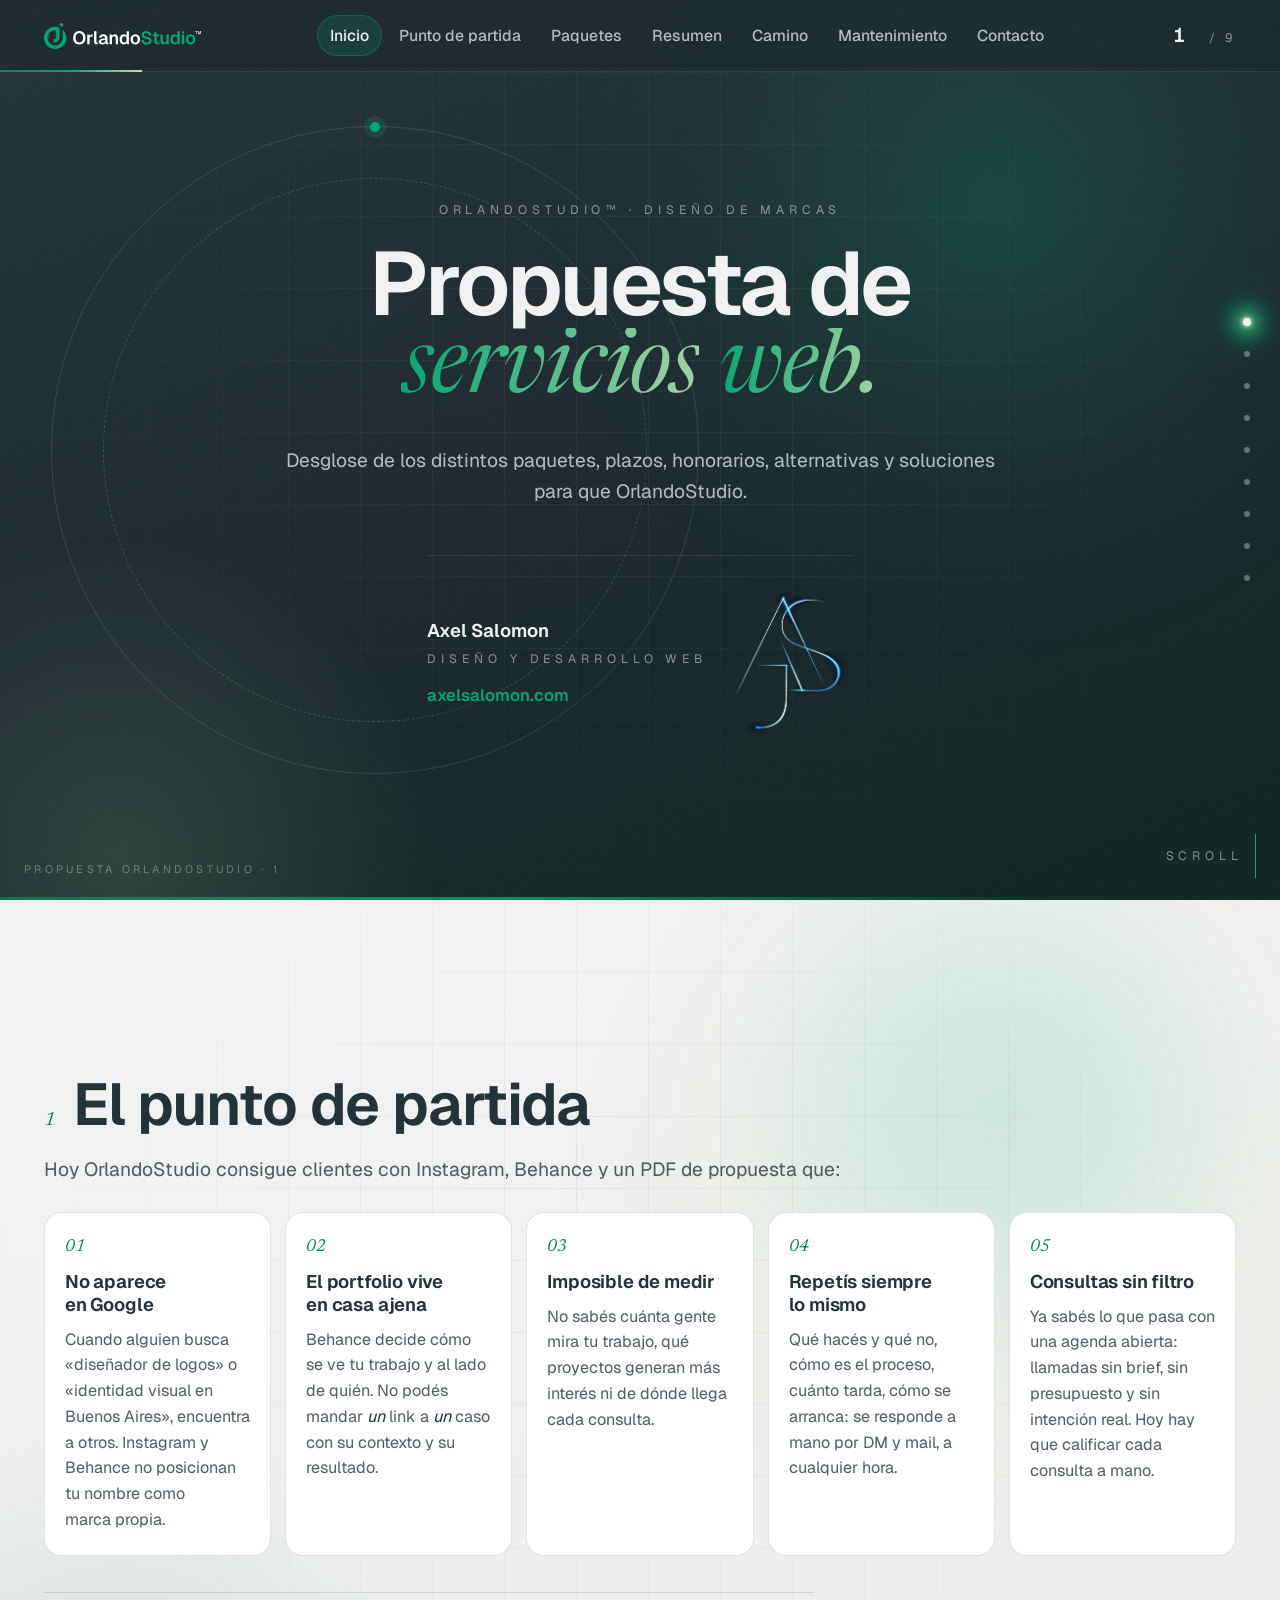
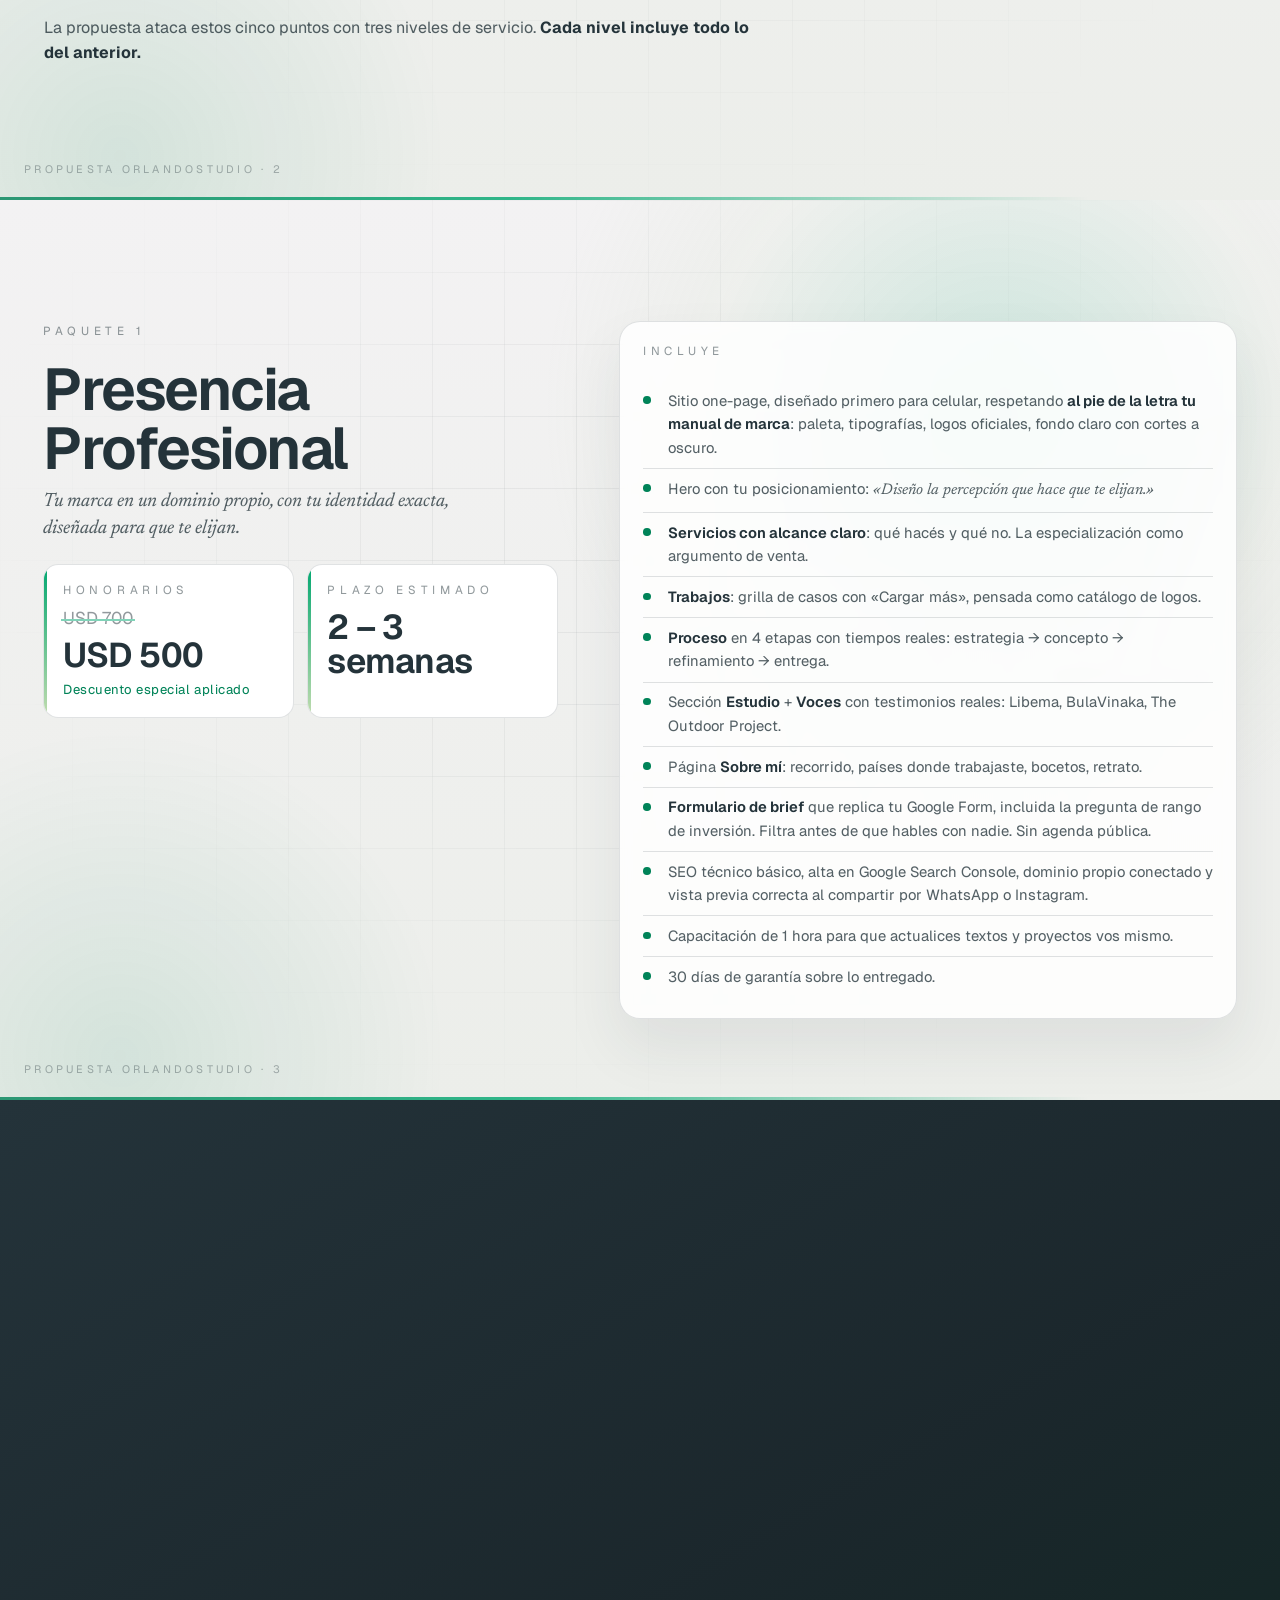
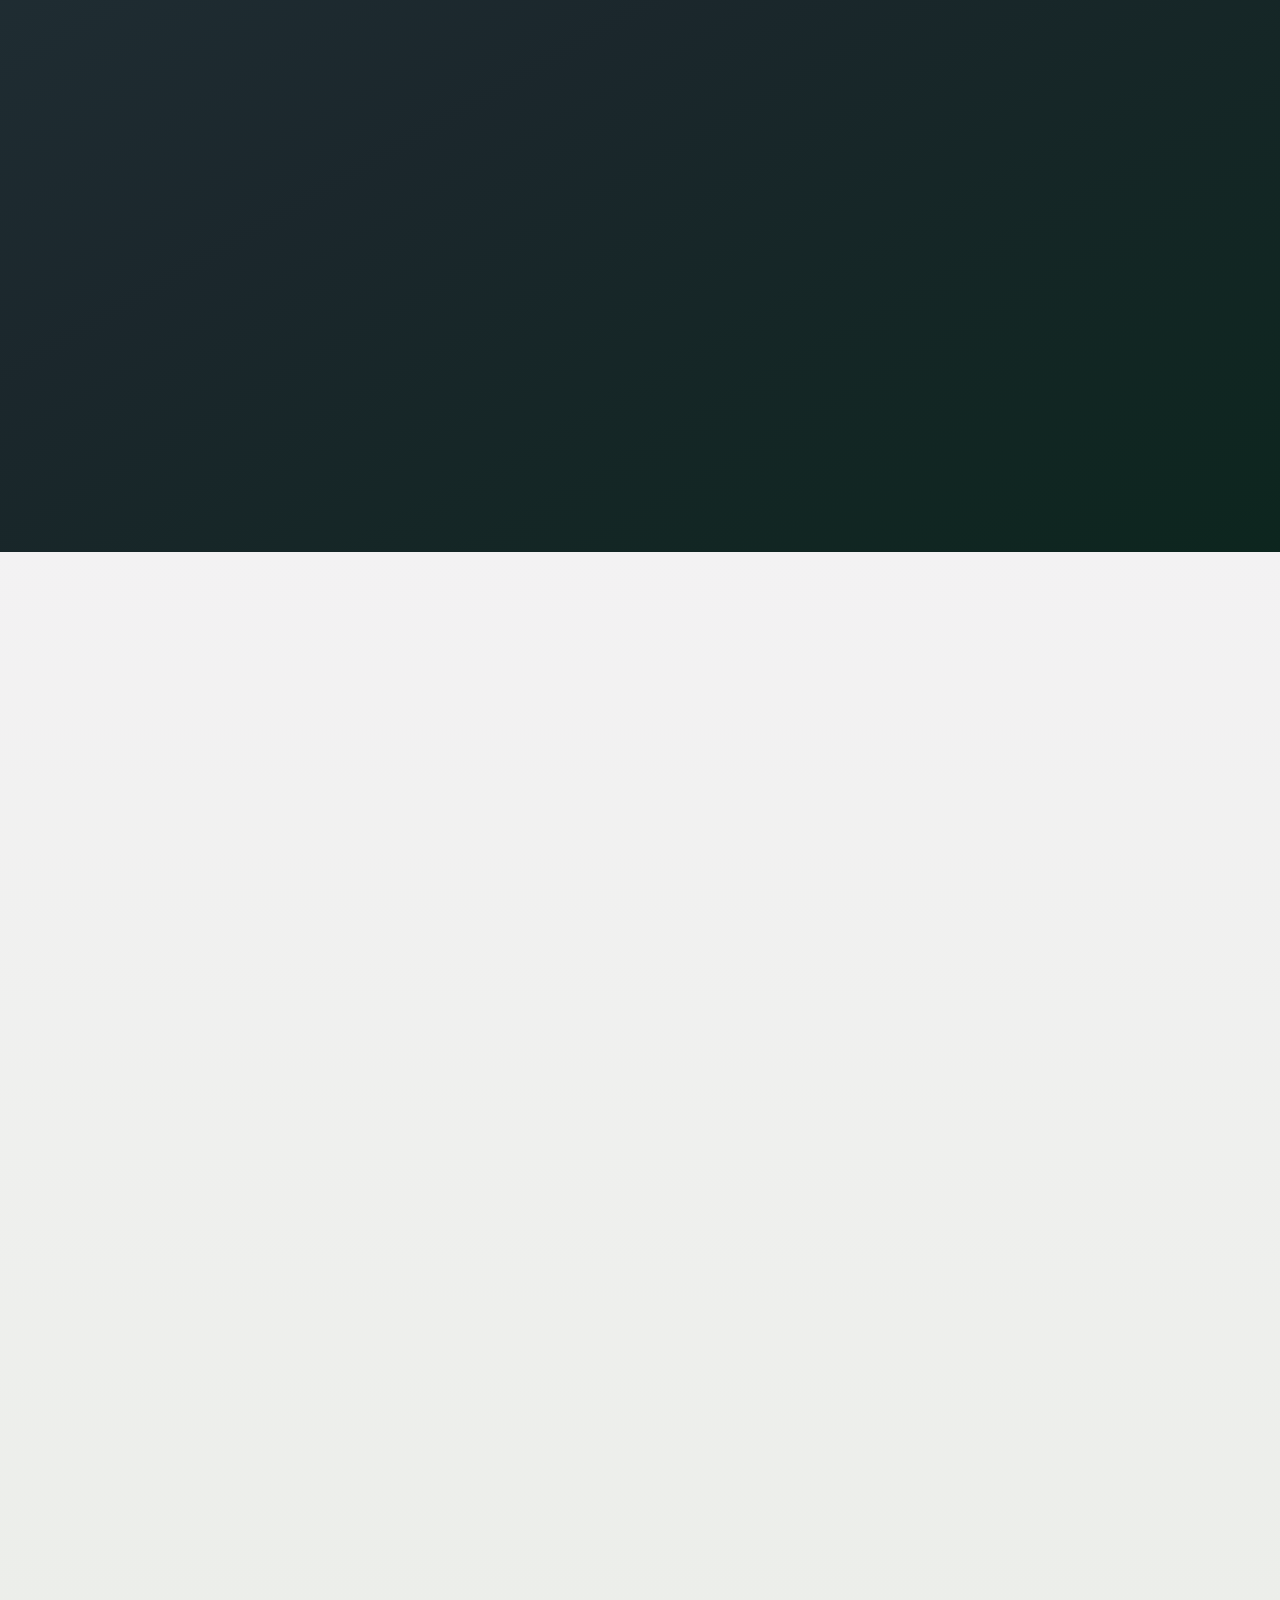
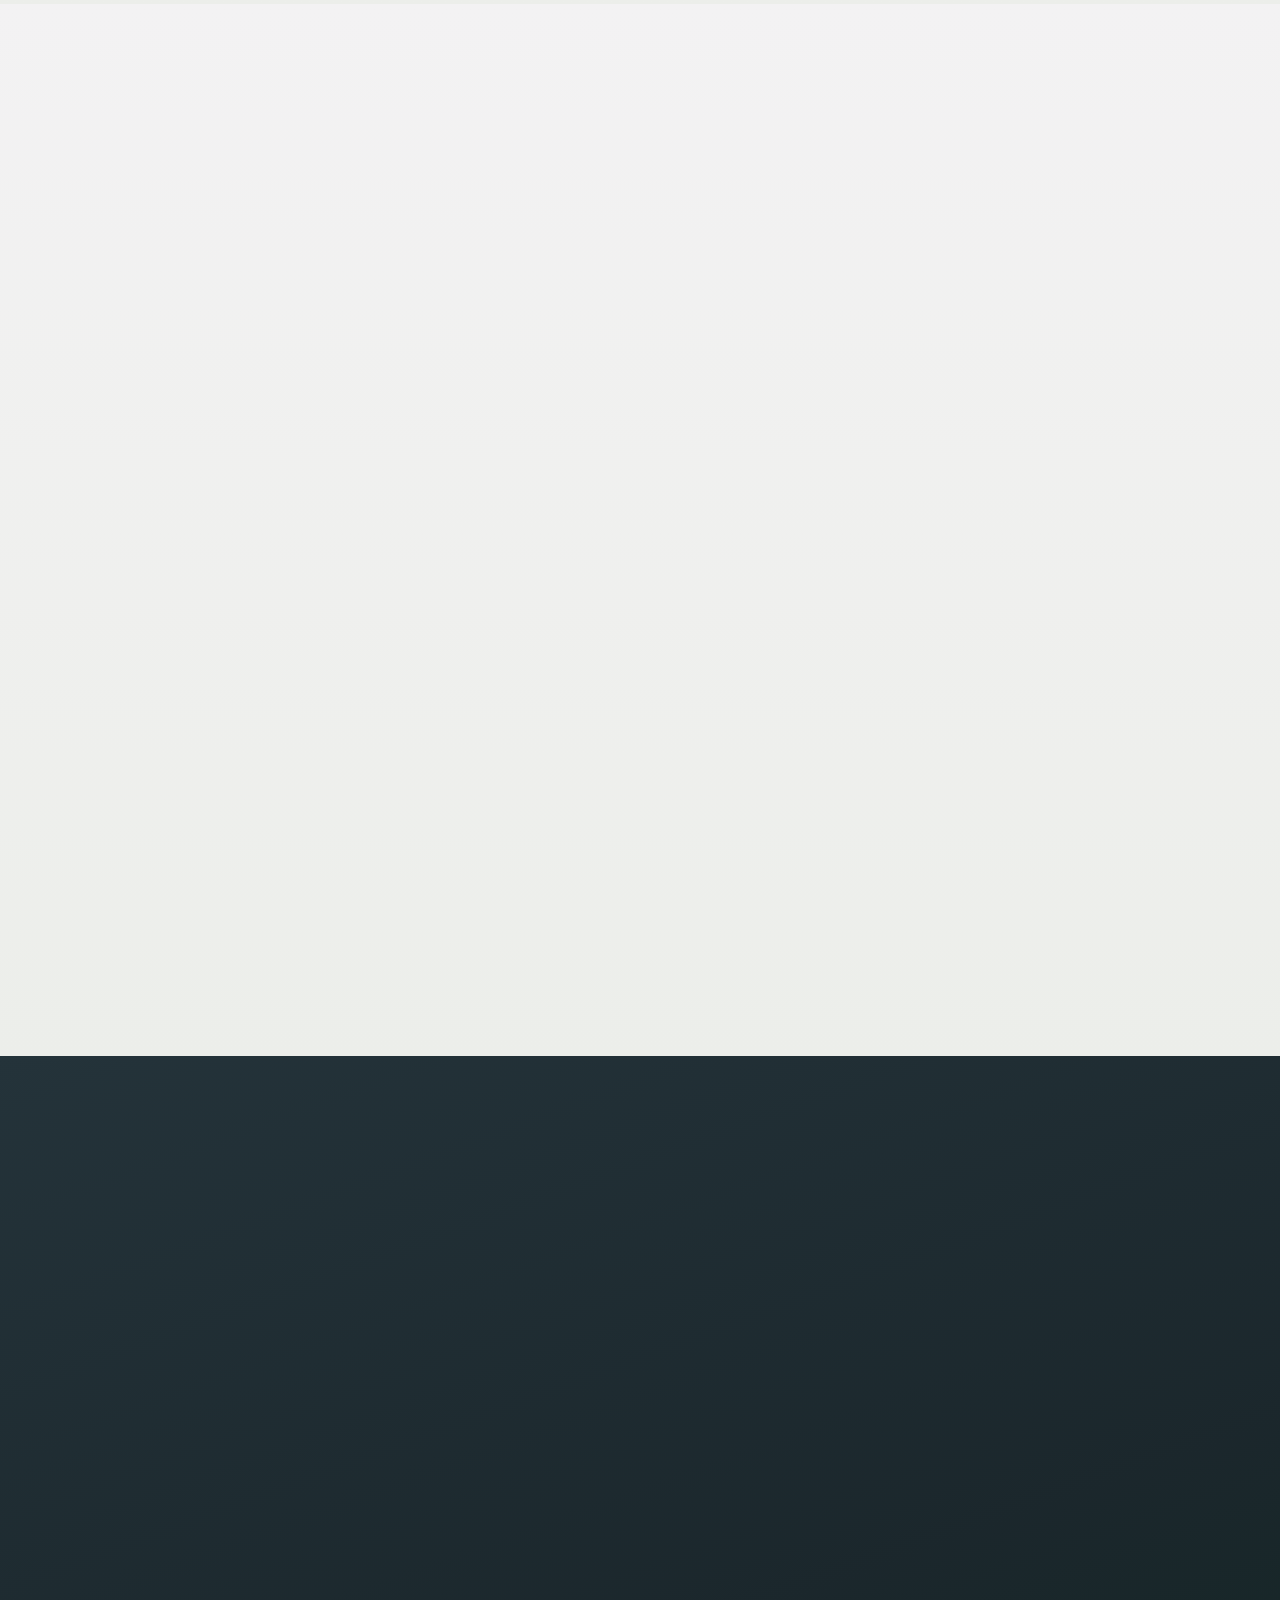
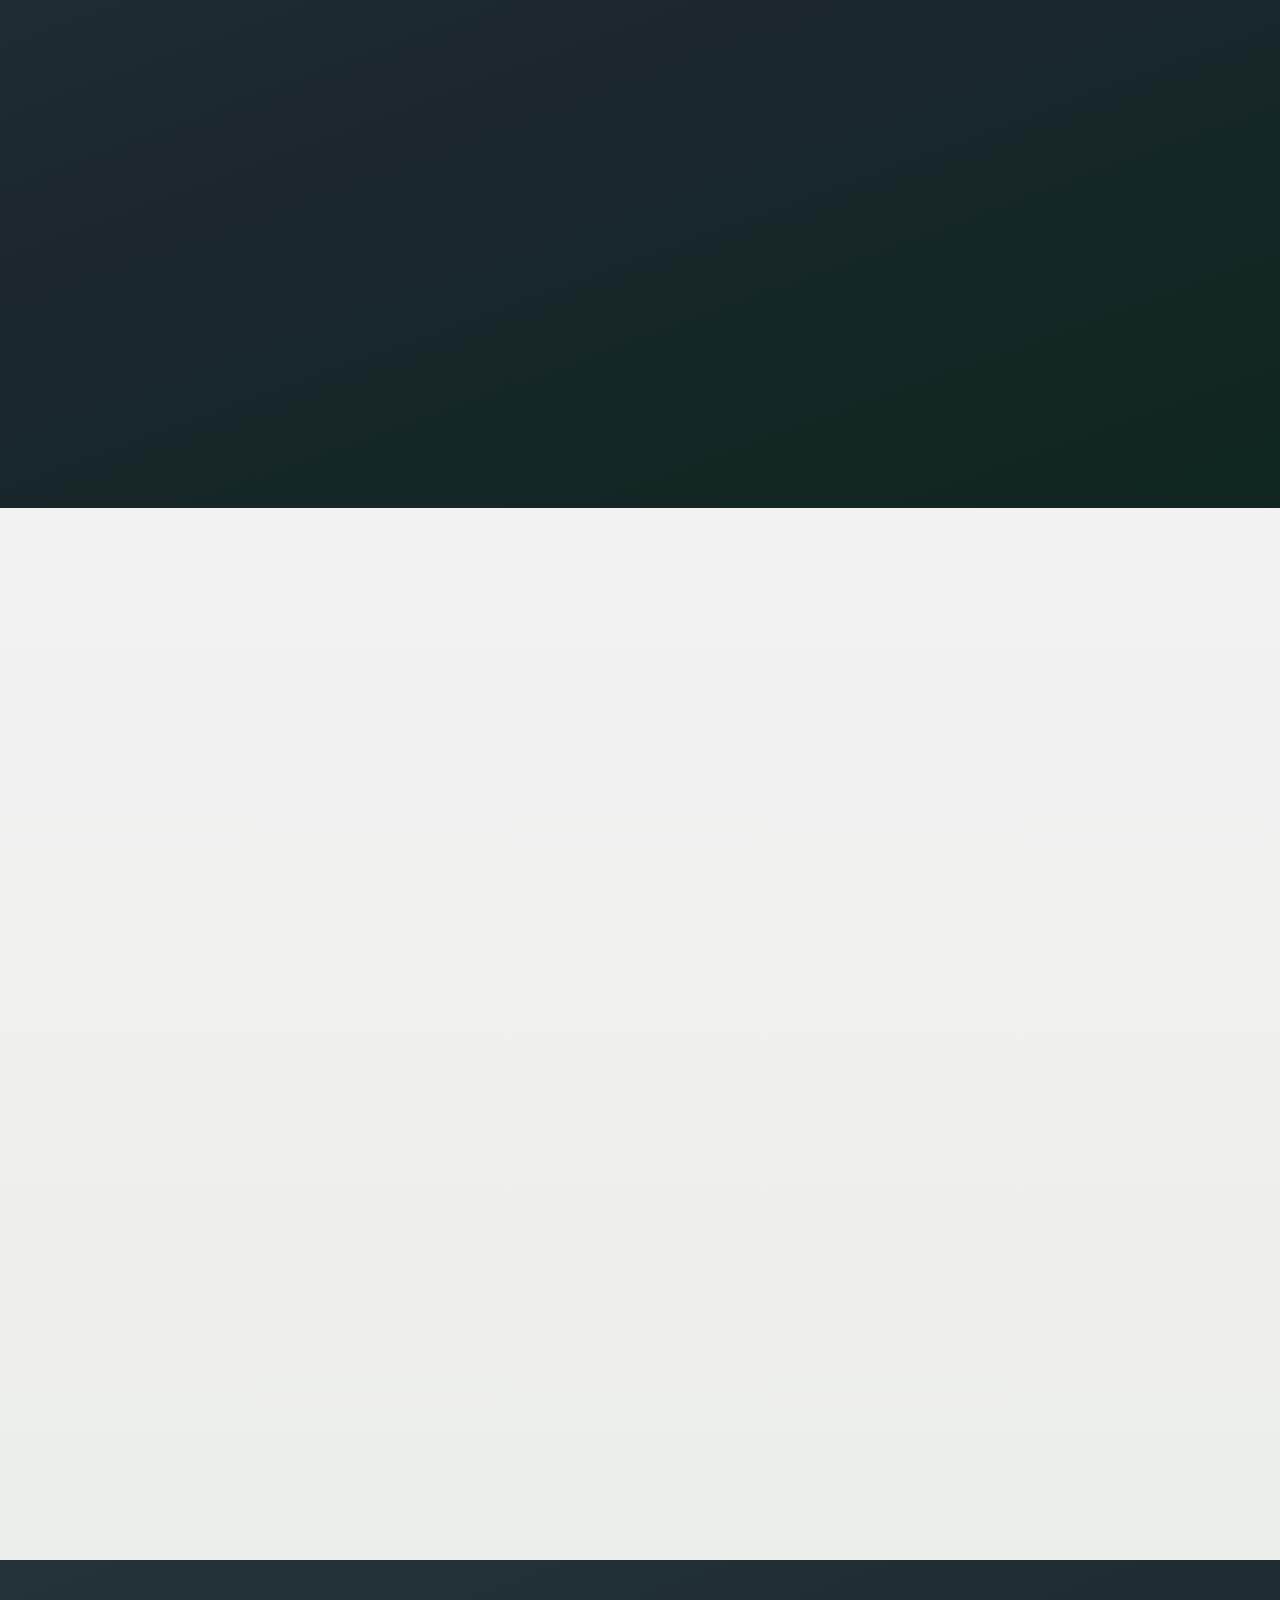
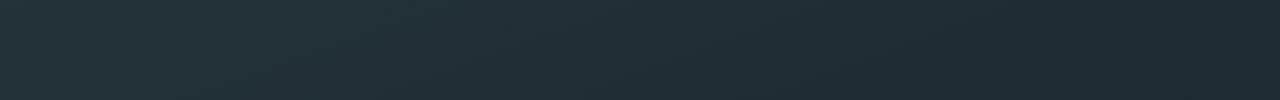
==== commit 180ddea8: "Propuesta: la escalera de Camino se arma en cada entrada y cada slide encaja en pantalla Co-Authored" ====
--- a/propuesta/index.html
+++ b/propuesta/index.html
@@ -13,7 +13,7 @@
 <link rel="preconnect" href="https://fonts.gstatic.com" crossorigin>
 <link href="https://fonts.googleapis.com/css2?family=Newsreader:ital,opsz,wght@0,6..72,400;0,6..72,500;1,6..72,400&display=swap" rel="stylesheet">
 <link rel="preload" as="font" href="../assets/fonts/Geist-VariableFont_wght.ttf" type="font/ttf" crossorigin>
-<link rel="stylesheet" href="propuesta.css?v=20260923d">
+<link rel="stylesheet" href="propuesta.css?v=20260923f">
 </head>
 <body>
 
@@ -99,12 +99,12 @@
       <i class="ring ring--dashed"></i>
     </span>
     <div class="slide-inner">
-      <p class="eyebrow" data-reveal>OrlandoStudio™ · Diseño de marcas · Buenos Aires</p>
+      <p class="eyebrow" data-reveal>OrlandoStudio™ · Diseño de marcas</p>
       <h1 class="cover-title" data-reveal data-split>
         <span class="line">Propuesta de</span>
         <span class="line line--accent">servicios web.</span>
       </h1>
-      <p class="cover-sub" data-reveal>Desglose de los distintos paquetes, plazos, honorarios, alternativas y soluciones para que OrlandoStudio venda desde su propio dominio.</p>
+      <p class="cover-sub" data-reveal>Desglose de los distintos paquetes, plazos, honorarios, alternativas y soluciones para que OrlandoStudio.</p>
       <div class="cover-author" data-reveal>
         <div class="cover-author-text">
           <span class="cover-author-name">Axel Salomon</span>
@@ -534,6 +534,6 @@
 
 </main>
 
-<script src="propuesta.js?v=20260921l" defer></script>
+<script src="propuesta.js?v=20260923d" defer></script>
 </body>
 </html>
--- a/propuesta/propuesta.css
+++ b/propuesta/propuesta.css
@@ -489,6 +489,12 @@
      renderizados (lo marca el JS al llegar a un slide): el siguiente ya está
      listo antes del scroll y ningún layout cae en medio de la transición. */
   .slide.is-near { content-visibility: visible; }
+  /* Encaje: si el contenido no entra en la pantalla, el JS calcula --fit (<1)
+     y el slide entero se reduce en proporción. El max-width se compensa para
+     que el bloque conserve su ancho y solo se achiquen letras y espacios. En
+     pantallas donde ya entra, --fit no se define y todo queda a tamaño real. */
+  .slide > .slide-inner, .slide > .marquee-band { zoom: var(--fit, 1); }
+  .slide > .slide-inner { max-width: calc(var(--container-max) / var(--fit, 1)); }
 }
 .slide--dark {
   background: linear-gradient(160deg, var(--deep) 0%, var(--deep-2) 55%, var(--forest) 130%);
@@ -841,15 +847,15 @@
   --step-gap: 18px;
   --rise: clamp(40px, 7vh, 72px);
 }
+/* Mismo alto para las 3 cards: cada una suma 2 × --rise de márgenes
+   (arriba + abajo) repartidos distinto, así el stretch del grid las deja
+   idénticas y solo cambia la altura a la que apoyan. */
 .step {
   position: relative;
   background: rgba(243,242,243,.05); border: 1px solid var(--dark-border); border-radius: 18px 18px 0 0;
   padding: 28px 24px 30px; display: flex; flex-direction: column; gap: 10px;
   isolation: isolate; /* overflow visible: la contrahuella cuelga por debajo */
   transition: transform .55s var(--ease-main), border-color .3s, background .3s, box-shadow .55s var(--ease-main);
-/* Mismo alto para las 3 cards: cada una suma 2 × --rise de márgenes
-   (arriba + abajo) repartidos distinto, así el stretch del grid las deja
-   idénticas y solo cambia la altura a la que apoyan. */
 }
 .step:nth-child(1) { margin: calc(var(--rise) * 2) 0 0; }
 .step:nth-child(2) { margin: var(--rise) 0; }
@@ -1013,6 +1019,28 @@
 .eyebrow[data-reveal] { letter-spacing: .6em; transform: translateY(12px); }
 .slide.is-visible .eyebrow[data-reveal] { letter-spacing: .4em; }
 
+/* Escalera de Camino: las 3 cards entran niveladas a la altura del paso 1
+   (translate independiente del transform del reveal y del hover) y, una vez
+   asentadas, los pasos 2 y 3 ascienden lento hasta su escalón. El 3 recorre
+   el doble, así que tarda un poco más para que ambos suban con el mismo
+   pulso. La contrahuella aparece recién cuando la escalera quedó armada. */
+.slide .steps .step[data-reveal] {
+  transition: opacity .65s var(--ease-out) var(--d, 0s), transform 1s var(--ease-main) var(--d, 0s),
+    border-color .3s, background .3s, box-shadow .55s var(--ease-main);
+}
+/* Solo la subida lleva transición: al salir del slide (el JS quita
+   .is-climbed) vuelven a nivelarse al instante, fuera de pantalla. */
+.slide .steps.is-climbed .step[data-reveal] {
+  transition: opacity .65s var(--ease-out) var(--d, 0s), transform 1s var(--ease-main) var(--d, 0s),
+    translate var(--climb, 0s) cubic-bezier(.65,0,.25,1) calc(var(--d, 0s) + .85s),
+    border-color .3s, background .3s, box-shadow .55s var(--ease-main);
+}
+.steps .step:nth-child(2) { translate: 0 var(--rise); --climb: 1.5s; }
+.steps .step:nth-child(3) { translate: 0 calc(var(--rise) * 2); --climb: 1.8s; }
+.steps.is-climbed .step { translate: none; }
+.slide .steps .step .step-riser { opacity: 0; transition: none; }
+.slide .steps.is-climbed .step .step-riser { opacity: 1; transition: opacity .7s var(--ease-out) calc(var(--d, 0s) + 2.5s); }
+
 /* Cascada de ítems dentro de un contenedor ya revelado */
 .pack-list li, .rules li, .pack-results li, .compare tbody tr, .pack-meta-cell { opacity: 0; }
 .slide.is-visible .pack-list li, .slide.is-visible .rules li, .slide.is-visible .pack-results li, .slide.is-visible .pack-meta-cell {
@@ -1098,6 +1126,31 @@
   .plan-price-row + .plan-price-row { padding-top: 12px; }
 }
 
+/* Pantallas muy bajas (1366×768, 1280×720…): el espacio fijo se recorta
+   más para que el encaje (--fit) tenga que achicar menos la tipografía. */
+@media (min-width: 960px) and (max-height: 760px) {
+  .slide { padding-top: calc(var(--header-h) + 12px); padding-bottom: 40px; }
+  .slide-foot { bottom: 14px; }
+  .scroll-hint { bottom: 14px; }
+  .slide-head { margin-bottom: 10px; }
+  .slide-lead { margin-bottom: 18px; }
+  .pack-quote { margin-bottom: 16px; }
+  .pack-meta { margin-bottom: 16px; }
+  .pack-list li { padding-block: 7px; }
+  .pack-list li::before { top: 15px; }
+  .pack-list-wrap { padding: 16px 22px 18px; }
+  .pack-list-wrap > .eyebrow, .pack-results > .eyebrow { margin-bottom: 10px; }
+  .slide-note { margin-top: 22px; padding-top: 16px; }
+  .compare th, .compare td { padding: 7px 16px; }
+  .compare thead th { padding-top: 12px; padding-bottom: 10px; }
+  .plan { padding: 20px 24px 22px; gap: 10px; }
+  .cover-title { margin-bottom: 20px; }
+  .cover-sub { margin-bottom: 30px; }
+  .cover-ctas { margin-bottom: 32px; }
+  .cover-author { padding-top: 20px; }
+  .marquee-band { padding: 14px 0; margin-top: 12px; }
+}
+
 /* --------------------------------------------------------------------------
    Movimiento reducido: solo se apaga lo intrusivo (loops infinitos de fondo).
    Reveals, hovers y contadores siguen funcionando: son feedback, no ruido.
@@ -1110,6 +1163,8 @@
   .splash::before { animation: none; }
   /* Reveals solo con opacidad: sin desplazamientos ni escalas */
   [data-reveal], .pain[data-reveal], .plan[data-reveal], .pack-list-wrap[data-reveal], .table-wrap[data-reveal], .pack-meta[data-reveal], .step[data-reveal], .rules[data-reveal], .pack-results[data-reveal], .marquee-band[data-reveal] { transform: none; letter-spacing: inherit; transition-duration: .5s; }
+  .steps .step { translate: none !important; }
+  .slide .steps.is-climbed .step .step-riser { transition-delay: 0s; }
   .wi { transform: none; }
   @keyframes wordUp { from { opacity: 0; } to { opacity: 1; } }
   @keyframes itemIn { from { opacity: 0; } to { opacity: 1; } }
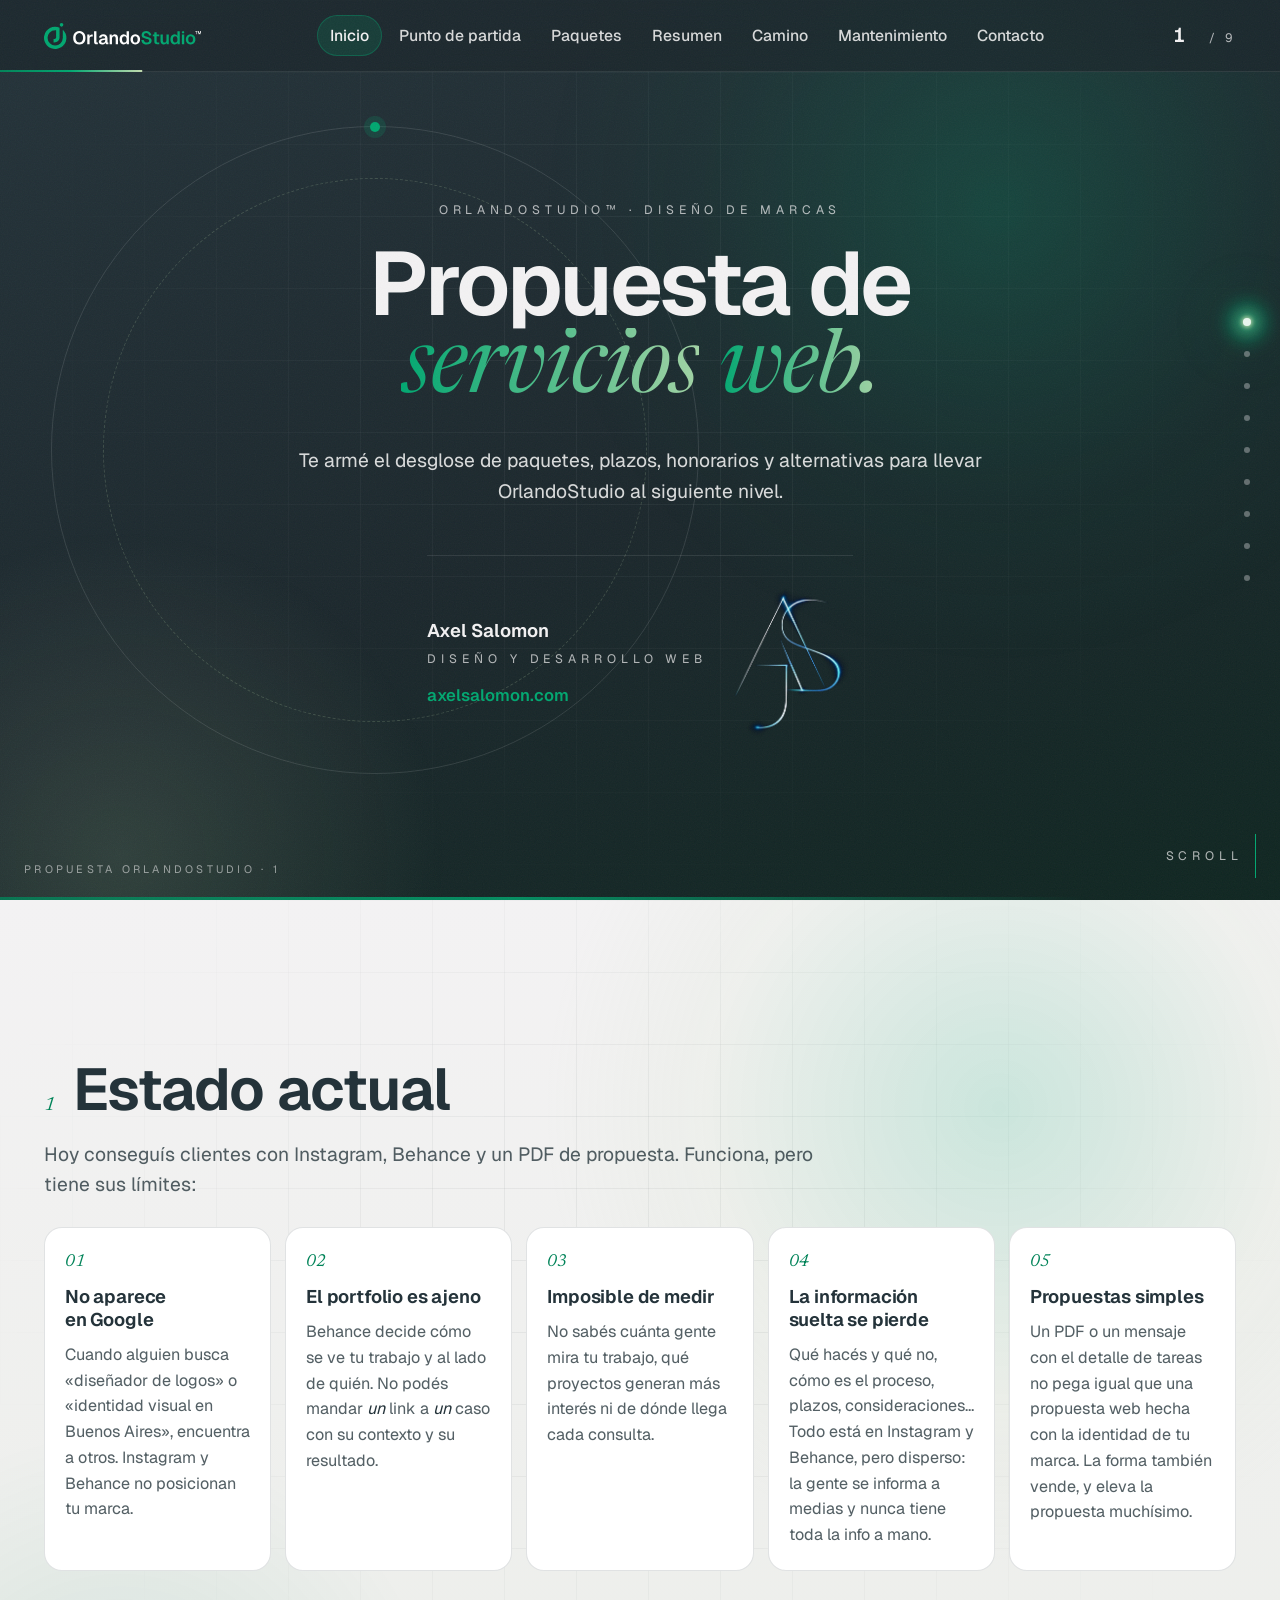
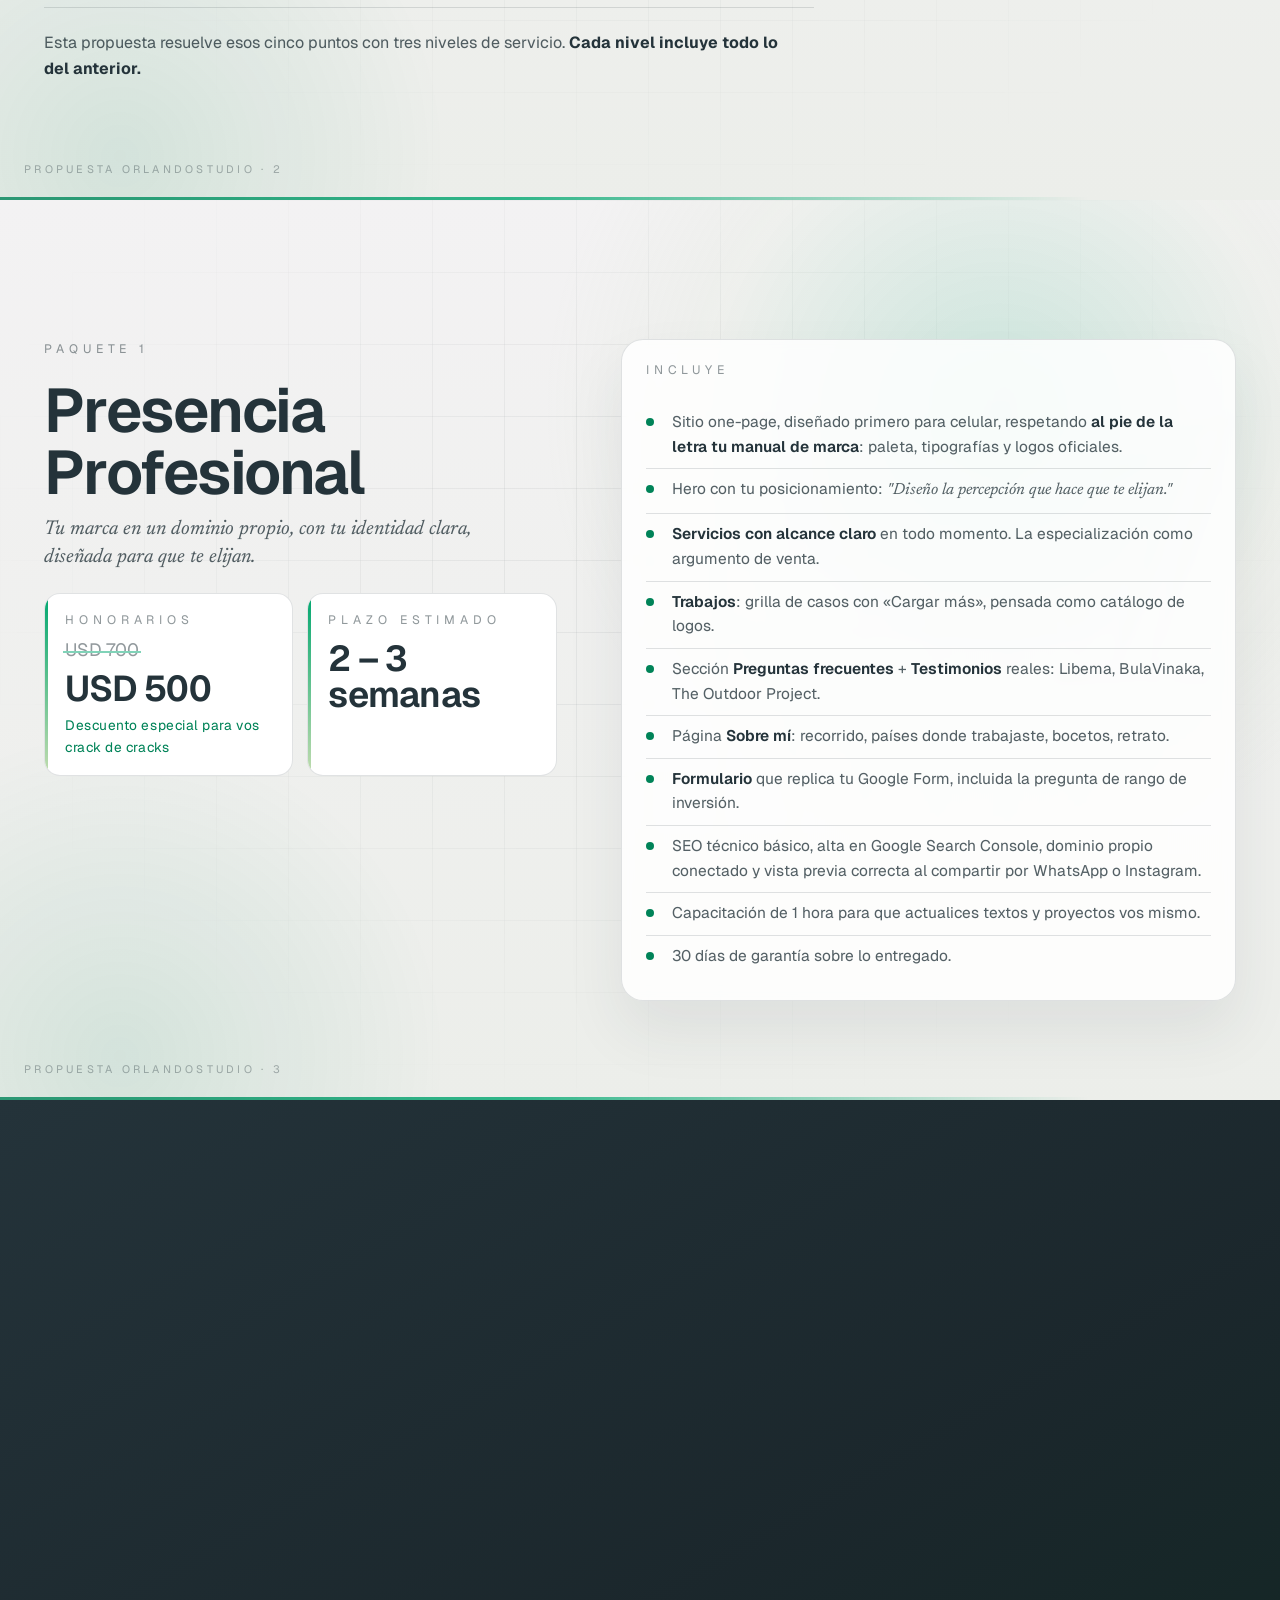
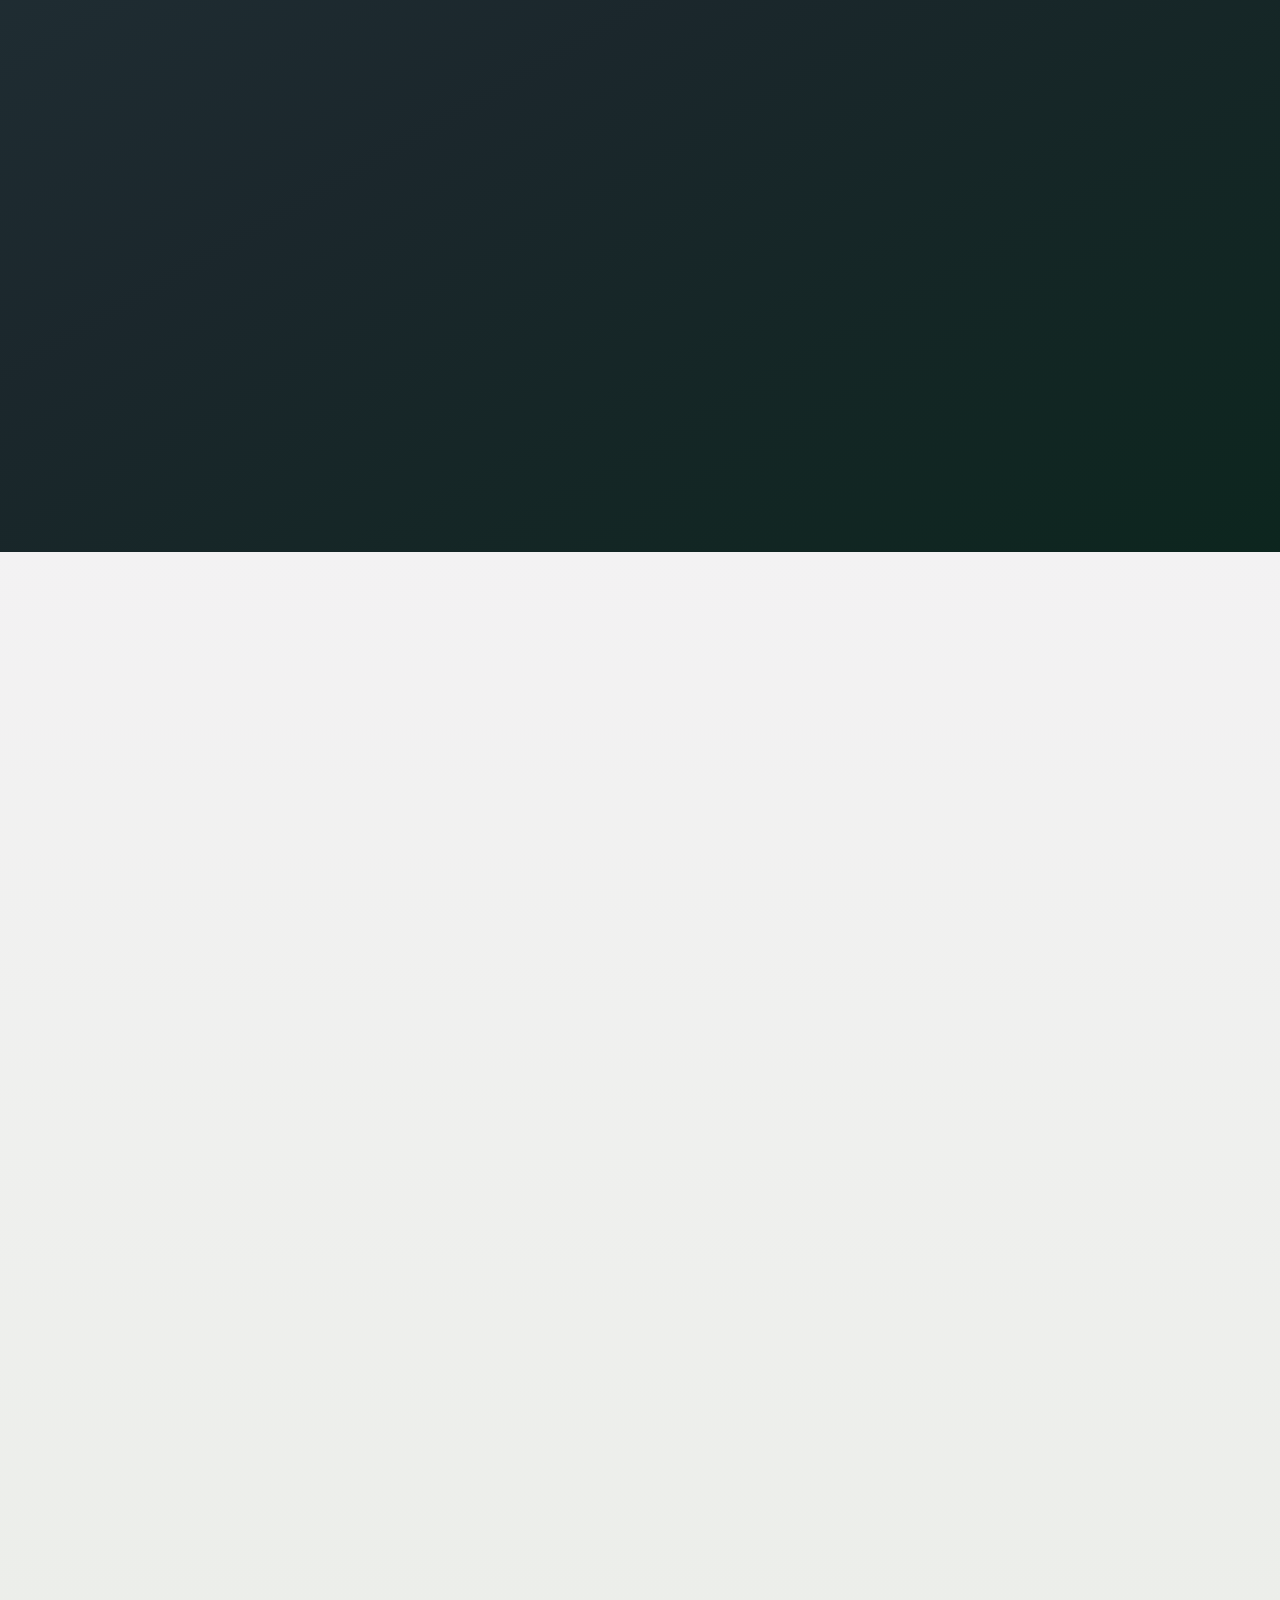
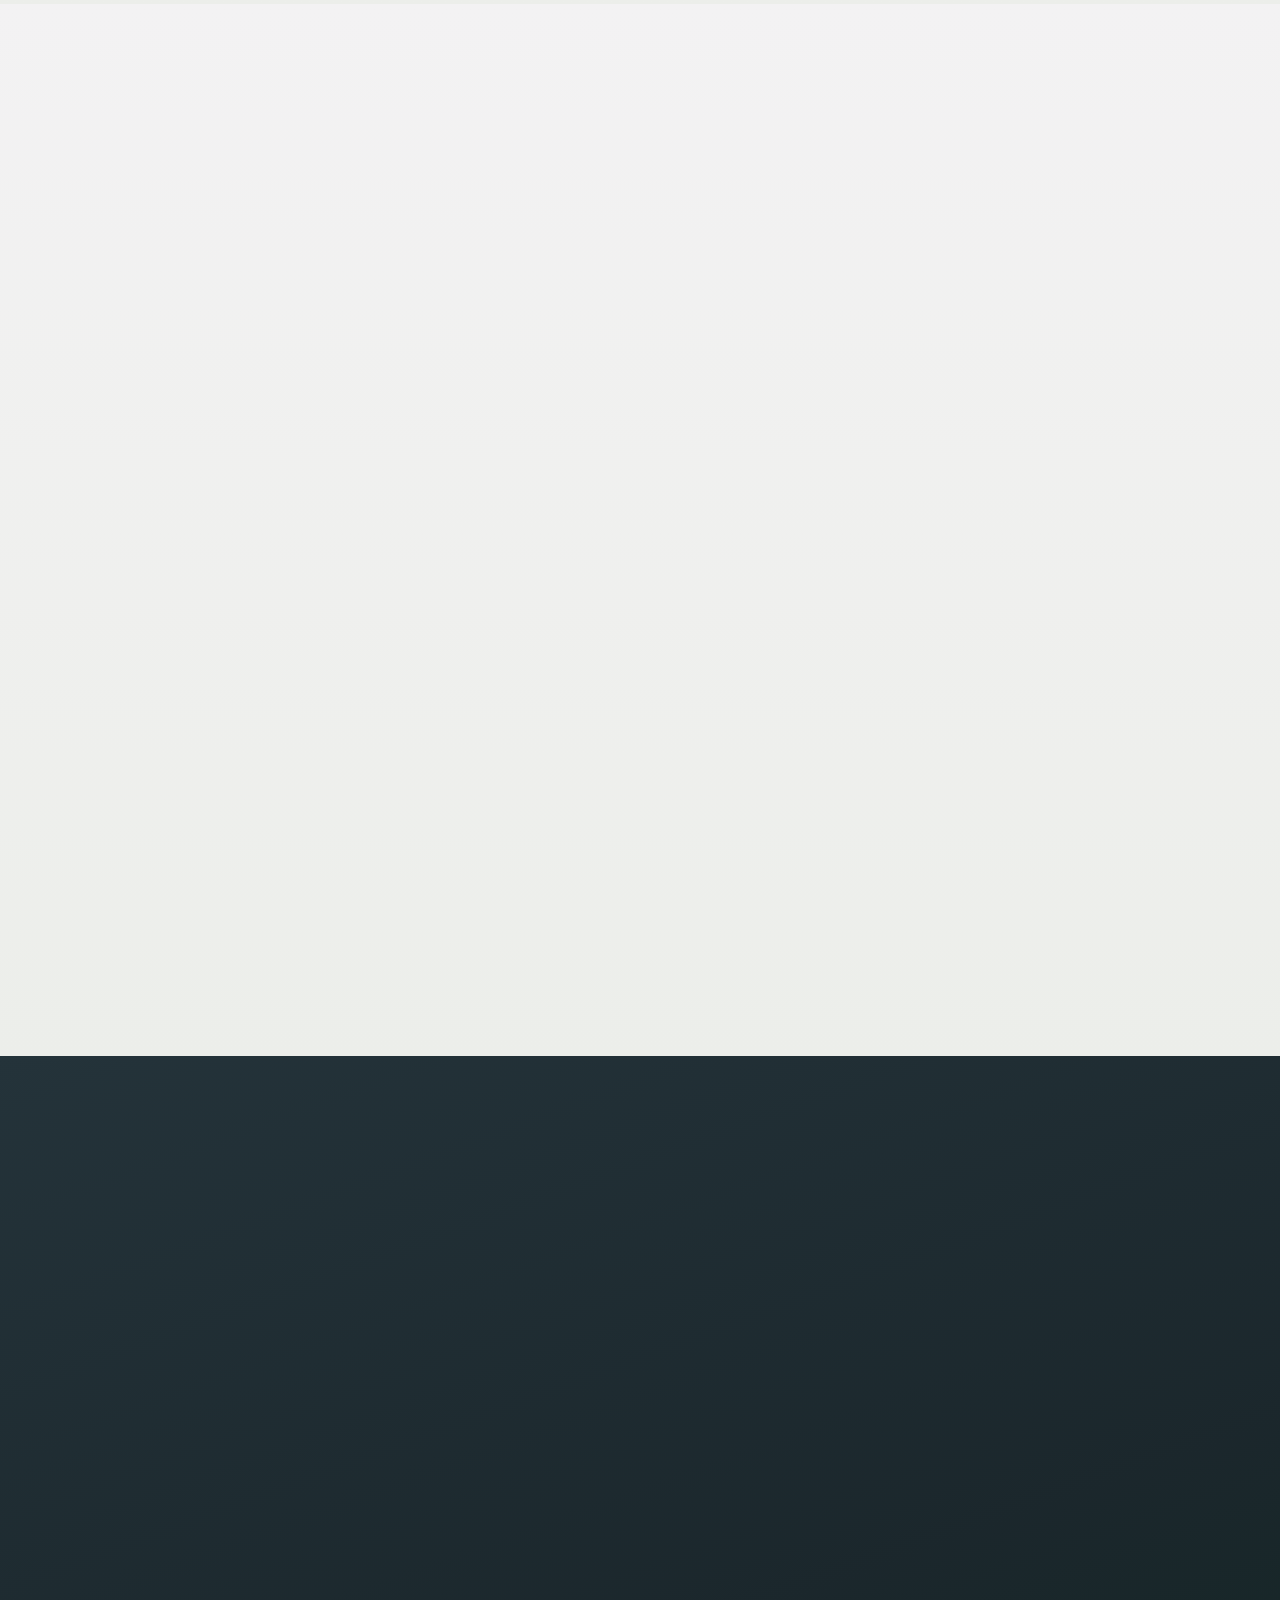
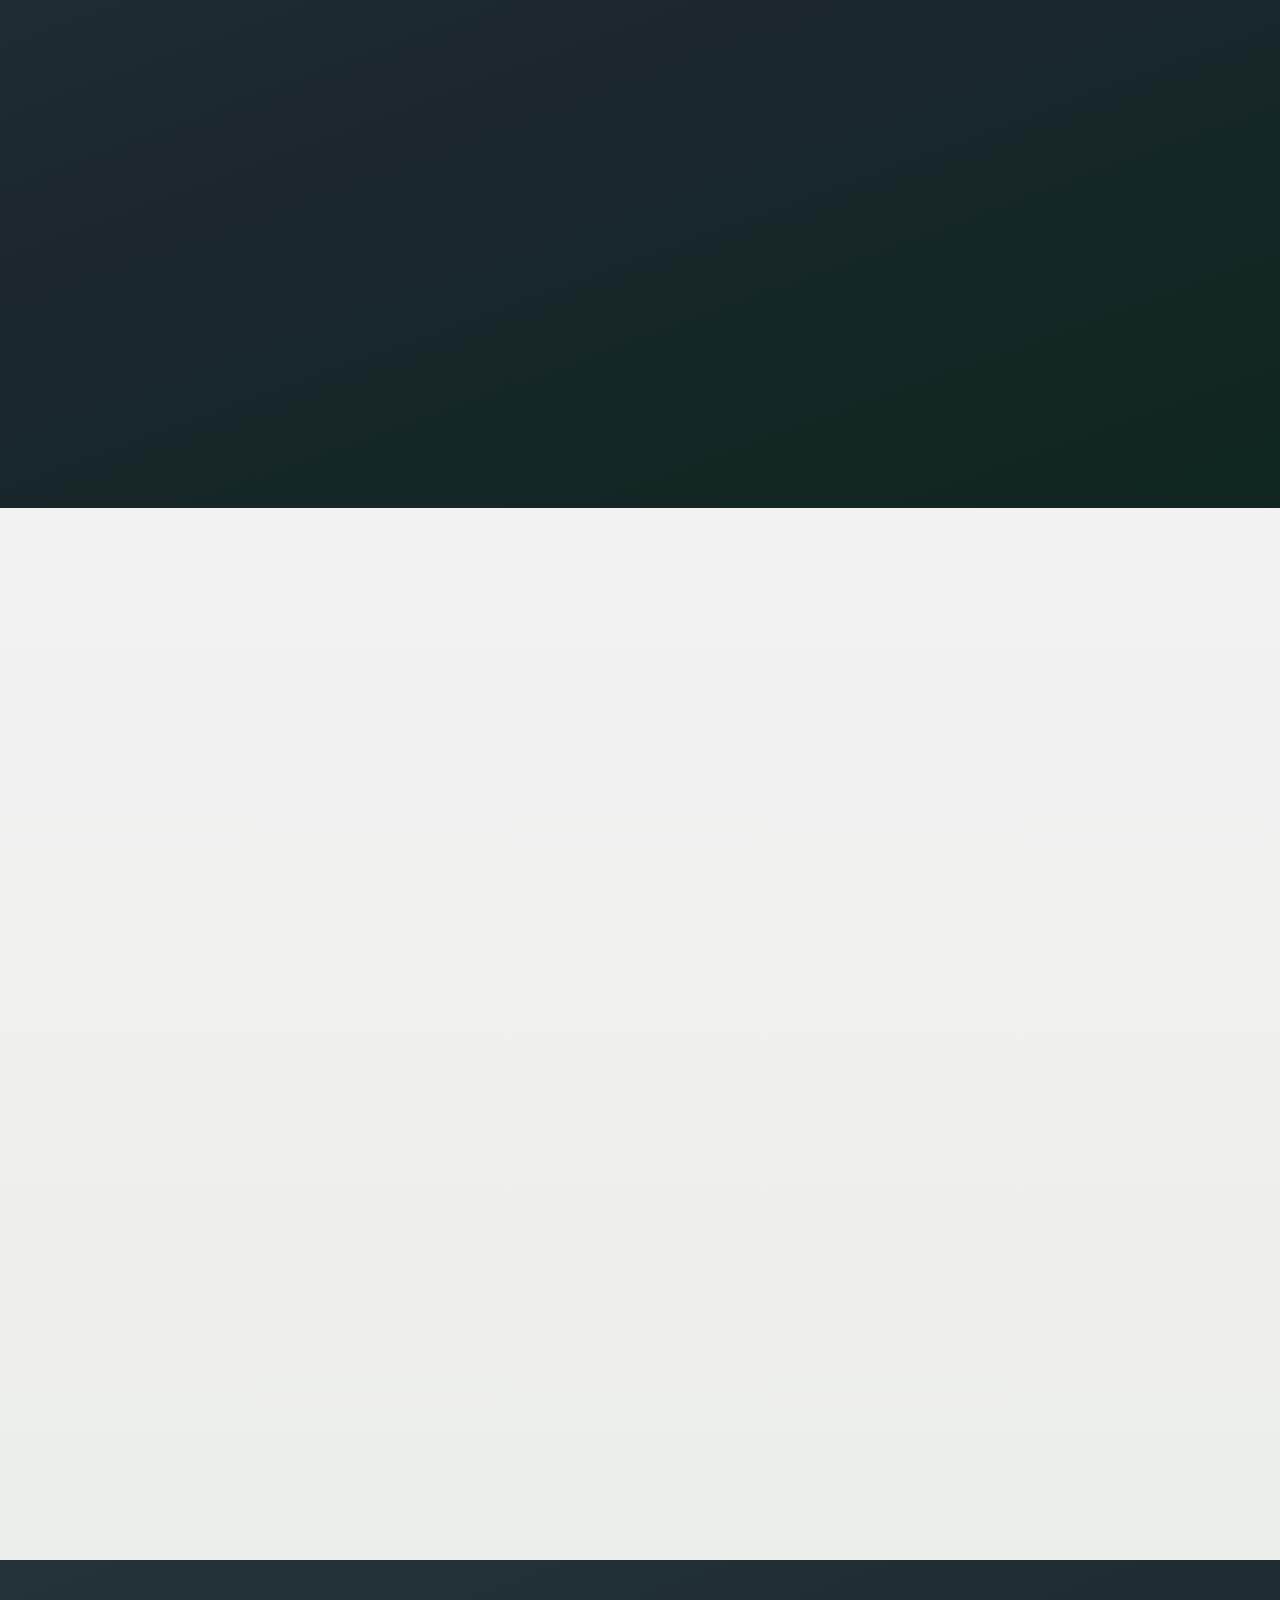
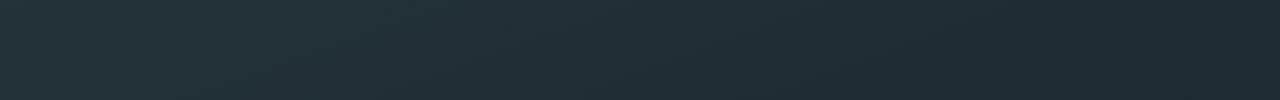
==== commit 8e2a470b: "Propuesta: textos en tono rioplatense, promo en Opción B y más contraste en slides oscuros - Revisió" ====
--- a/propuesta/index.html
+++ b/propuesta/index.html
@@ -13,7 +13,7 @@
 <link rel="preconnect" href="https://fonts.gstatic.com" crossorigin>
 <link href="https://fonts.googleapis.com/css2?family=Newsreader:ital,opsz,wght@0,6..72,400;0,6..72,500;1,6..72,400&display=swap" rel="stylesheet">
 <link rel="preload" as="font" href="../assets/fonts/Geist-VariableFont_wght.ttf" type="font/ttf" crossorigin>
-<link rel="stylesheet" href="propuesta.css?v=20260923f">
+<link rel="stylesheet" href="propuesta.css?v=20260923g">
 </head>
 <body>
 
@@ -104,7 +104,7 @@
         <span class="line">Propuesta de</span>
         <span class="line line--accent">servicios web.</span>
       </h1>
-      <p class="cover-sub" data-reveal>Desglose de los distintos paquetes, plazos, honorarios, alternativas y soluciones para que OrlandoStudio.</p>
+      <p class="cover-sub" data-reveal>Te armé el desglose de paquetes, plazos, honorarios y alternativas para llevar OrlandoStudio al siguiente nivel.</p>
       <div class="cover-author" data-reveal>
         <div class="cover-author-text">
           <span class="cover-author-name">Axel Salomon</span>
@@ -126,19 +126,19 @@
     <div class="slide-inner">
       <header class="slide-head" data-reveal>
         <span class="slide-num">1</span>
-        <h2 class="slide-title" data-split>El punto de partida</h2>
+        <h2 class="slide-title" data-split>Estado actual</h2>
       </header>
-      <p class="slide-lead" data-reveal>Hoy OrlandoStudio consigue clientes con Instagram, Behance y un PDF de propuesta que:</p>
+      <p class="slide-lead" data-reveal>Hoy conseguís clientes con Instagram, Behance y un PDF de propuesta. Funciona, pero tiene sus límites:</p>
 
       <ol class="pain-grid">
         <li class="pain" data-reveal>
           <span class="pain-num">01</span>
           <h3>No aparece en Google</h3>
-          <p>Cuando alguien busca «diseñador de logos» o «identidad visual en Buenos Aires», encuentra a otros. Instagram y Behance no posicionan tu nombre como marca propia.</p>
+          <p>Cuando alguien busca «diseñador de logos» o «identidad visual en Buenos Aires», encuentra a otros. Instagram y Behance no posicionan tu marca.</p>
         </li>
         <li class="pain" data-reveal>
           <span class="pain-num">02</span>
-          <h3>El portfolio vive en casa ajena</h3>
+          <h3>El portfolio es ajeno</h3>
           <p>Behance decide cómo se ve tu trabajo y al lado de quién. No podés mandar <em>un</em> link a <em>un</em> caso con su contexto y su resultado.</p>
         </li>
         <li class="pain" data-reveal>
@@ -148,17 +148,17 @@
         </li>
         <li class="pain" data-reveal>
           <span class="pain-num">04</span>
-          <h3>Repetís siempre lo mismo</h3>
-          <p>Qué hacés y qué no, cómo es el proceso, cuánto tarda, cómo se arranca: se responde a mano por DM y mail, a cualquier hora.</p>
+          <h3>La información suelta se pierde</h3>
+          <p>Qué hacés y qué no, cómo es el proceso, plazos, consideraciones… Todo está en Instagram y Behance, pero disperso: la gente se informa a medias y nunca tiene toda la info a mano.</p>
         </li>
         <li class="pain" data-reveal>
           <span class="pain-num">05</span>
-          <h3>Consultas sin filtro</h3>
-          <p>Ya sabés lo que pasa con una agenda abierta: llamadas sin brief, sin presupuesto y sin intención real. Hoy hay que calificar cada consulta a mano.</p>
+          <h3>Propuestas simples</h3>
+          <p>Un PDF o un mensaje con el detalle de tareas no pega igual que una propuesta web hecha con la identidad de tu marca. La forma también vende, y eleva la propuesta muchísimo.</p>
         </li>
       </ol>
 
-      <p class="slide-note" data-reveal>La propuesta ataca estos cinco puntos con tres niveles de servicio. <strong>Cada nivel incluye todo lo del anterior.</strong></p>
+      <p class="slide-note" data-reveal>Esta propuesta resuelve esos cinco puntos con tres niveles de servicio. <strong>Cada nivel incluye todo lo del anterior.</strong></p>
     </div>
     <p class="slide-foot" aria-hidden="true">Propuesta OrlandoStudio · 2</p>
   </section>
@@ -171,13 +171,13 @@
         <div class="pack-main">
           <p class="eyebrow eyebrow--light" data-reveal>Paquete 1</p>
           <h2 class="pack-title" data-reveal data-split>Presencia Profesional</h2>
-          <p class="pack-quote" data-reveal>Tu marca en un dominio propio, con tu identidad exacta, diseñada para que te elijan.</p>
+          <p class="pack-quote" data-reveal>Tu marca en un dominio propio, con tu identidad clara, diseñada para que te elijan.</p>
 
           <div class="pack-meta" data-reveal>
             <div class="pack-meta-cell">
               <span class="eyebrow eyebrow--light">Honorarios</span>
               <span class="price"><s>USD 700</s> <b data-count="500">USD 500</b></span>
-              <span class="price-note">Descuento especial aplicado</span>
+              <span class="price-note">Descuento especial para vos crack de cracks</span>
             </div>
             <div class="pack-meta-cell">
               <span class="eyebrow eyebrow--light">Plazo estimado</span>
@@ -189,14 +189,13 @@
         <div class="pack-list-wrap" data-reveal>
           <span class="eyebrow eyebrow--light">Incluye</span>
           <ul class="pack-list">
-            <li>Sitio one-page, diseñado primero para celular, respetando <strong>al pie de la letra tu manual de marca</strong>: paleta, tipografías, logos oficiales, fondo claro con cortes a oscuro.</li>
-            <li>Hero con tu posicionamiento: <em>«Diseño la percepción que hace que te elijan.»</em></li>
-            <li><strong>Servicios con alcance claro</strong>: qué hacés y qué no. La especialización como argumento de venta.</li>
+            <li>Sitio one-page, diseñado primero para celular, respetando <strong>al pie de la letra tu manual de marca</strong>: paleta, tipografías y logos oficiales.</li>
+            <li>Hero con tu posicionamiento: <em>"Diseño la percepción que hace que te elijan."</em></li>
+            <li><strong>Servicios con alcance claro</strong> en todo momento. La especialización como argumento de venta.</li>
             <li><strong>Trabajos</strong>: grilla de casos con «Cargar más», pensada como catálogo de logos.</li>
-            <li><strong>Proceso</strong> en 4 etapas con tiempos reales: estrategia → concepto → refinamiento → entrega.</li>
-            <li>Sección <strong>Estudio</strong> + <strong>Voces</strong> con testimonios reales: Libema, BulaVinaka, The Outdoor Project.</li>
+            <li>Sección <strong>Preguntas frecuentes</strong> + <strong>Testimonios</strong> reales: Libema, BulaVinaka, The Outdoor Project.</li>
             <li>Página <strong>Sobre mí</strong>: recorrido, países donde trabajaste, bocetos, retrato.</li>
-            <li><strong>Formulario de brief</strong> que replica tu Google Form, incluida la pregunta de rango de inversión. Filtra antes de que hables con nadie. Sin agenda pública.</li>
+            <li><strong>Formulario</strong> que replica tu Google Form, incluida la pregunta de rango de inversión.</li>
             <li>SEO técnico básico, alta en Google Search Console, dominio propio conectado y vista previa correcta al compartir por WhatsApp o Instagram.</li>
             <li>Capacitación de 1 hora para que actualices textos y proyectos vos mismo.</li>
             <li>30 días de garantía sobre lo entregado.</li>
@@ -225,7 +224,7 @@
             <div class="pack-meta-cell">
               <span class="eyebrow">Honorarios</span>
               <span class="price"><s>USD 950</s> <b data-count="750">USD 750</b></span>
-              <span class="price-note">Descuento especial aplicado</span>
+              <span class="price-note">Si, aca también te dejo el descuento</span>
             </div>
             <div class="pack-meta-cell">
               <span class="eyebrow">Plazo estimado</span>
@@ -236,9 +235,9 @@
           <div class="pack-results" data-reveal>
             <span class="eyebrow">Resultados esperados</span>
             <ul>
-              <li>Quien va a invertir USD 750 – 2.900 en su marca necesita confianza: los casos reales y la ficha de Google cierran esa duda antes de escribirte.</li>
-              <li>Consultas que llegan <strong>con rubro, servicio y presupuesto</strong>: respondés en minutos a las que valen la pena y descartás el resto sin una llamada.</li>
-              <li>Datos concretos para decidir qué proyectos mostrar y en qué red invertir tiempo.</li>
+              <li>Quien va a invertir USD 750 – 2.900 en su marca necesita confianza: los casos reales publicados en tu propio portfolio despejan esa duda.</li>
+              <li>Tener la propuesta de paquetes en la web, con la identidad de tu marca, suma profesionalidad al estudio y le da más seguridad al cliente.</li>
+              <li>Información concreta para decidir qué proyectos mostrar y en qué red invertir tiempo, gracias a la nueva base de datos.</li>
             </ul>
           </div>
         </div>
@@ -246,14 +245,13 @@
         <div class="pack-list-wrap" data-reveal>
           <span class="eyebrow">Suma</span>
           <ul class="pack-list">
-            <li><strong>Brief que llega solo.</strong> El formulario envía cada consulta a tu mail y la registra en una planilla: nombre, negocio, servicio, rango de inversión, plazo. Nada se pierde en un DM.</li>
+            <li><strong>Registro de leads y consultas.</strong> El formulario envía cada consulta a tu mail y la registra en una planilla: nombre, negocio, servicio, rango de inversión, plazo. Nada se pierde en un DM.</li>
             <li><strong>Casos de estudio con página propia</strong>: problema → proceso → resultado, con mockups y aplicaciones. Un link por proyecto para mandar en una propuesta o un DM.</li>
             <li class="sub">Una única plantilla y un único archivo de datos: la grilla de Trabajos y cada caso se generan desde el mismo lugar. <strong>Sumar un caso nuevo es agregar una entrada de texto y sus imágenes</strong>, sin tocar diseño ni código.</li>
             <li><strong>Propuesta en la web</strong>: tus paquetes (Esencial / Completa / Total) como página privada con link, para reemplazar el PDF en el paso 2 de tu proceso. Se actualiza en minutos y sabés si el cliente la abrió.</li>
             <li><strong>Instagram y Behance</strong> integrados (feed en vivo) y ficha de <strong>Google Business Profile</strong> con reseñas: posicionamiento en Maps y búsquedas locales.</li>
             <li><strong>Analytics</strong>: de dónde llegan, qué casos miran, cuántos completan el brief, desde qué red.</li>
             <li><strong>SEO de posicionamiento</strong>: aparecer y ser recomendado en Google y en chats de IA para «diseñador de logos», «identidad visual», «manual de marca» (Buenos Aires, Argentina, LATAM).</li>
-            <li>Botón de WhatsApp con mensaje prearmado según la sección desde la que se consulta <span class="muted">(opcional, si querés abrir ese canal)</span>.</li>
           </ul>
         </div>
       </div>
@@ -269,13 +267,13 @@
         <div class="pack-main">
           <p class="eyebrow eyebrow--light" data-reveal>Paquete 3</p>
           <h2 class="pack-title" data-reveal data-split>Web de Marca + Asistente IA</h2>
-          <p class="pack-quote" data-reveal>Todo el Paquete 2 + un asistente que atiende y califica 24/7 dentro de la web.</p>
+          <p class="pack-quote" data-reveal>Todo el Paquete 2 + un asistente que atiende y califica 24/7 dentro de la web, y una presentación de honorarios de otro nivel.</p>
 
           <div class="pack-meta" data-reveal>
             <div class="pack-meta-cell">
               <span class="eyebrow eyebrow--light">Honorarios</span>
               <span class="price"><s>USD 1.100</s> <b data-count="900">USD 900</b></span>
-              <span class="price-note">Descuento especial aplicado</span>
+              <span class="price-note">Aprovecha wachin, ofertón</span>
             </div>
             <div class="pack-meta-cell">
               <span class="eyebrow eyebrow--light">Plazo estimado</span>
@@ -287,7 +285,7 @@
             <span class="eyebrow eyebrow--light">Resultados esperados</span>
             <ul>
               <li>Atención inmediata de noche y fines de semana, cuando los emprendedores están pensando su negocio.</li>
-              <li>Dejás de explicar el proceso 30 veces por semana; tu tiempo queda para diseñar y para la llamada con los que ya están calificados.</li>
+              <li>Ideal para aprovecharlo durante campañas publicitarias, justo cuando más consultas entran.</li>
               <li><strong>Cada conversación es un lead con datos</strong>, no un DM perdido.</li>
             </ul>
           </div>
@@ -296,11 +294,13 @@
         <div class="pack-list-wrap" data-reveal>
           <span class="eyebrow eyebrow--light">Suma</span>
           <ul class="pack-list">
-            <li><strong>Asistente de IA dentro de la página</strong>, entrenado con tu información: servicios, qué no hacés, proceso, tiempos, cómo se arranca, forma de pago (50/50), preguntas frecuentes.</li>
+            <li><strong>Asistente de IA dentro de la página</strong>, entrenado con tu información: servicios, qué no hacés, proceso, tiempos, cómo se arranca, forma de pago (50/50), preguntas frecuentes, etc.</li>
             <li>Responde únicamente sobre OrlandoStudio, en tu tono. <strong>No pasa precios ni promete plazos</strong>: los precios siguen siendo privados, en la propuesta 1:1.</li>
-            <li>Si el cliente quiere avanzar, <strong>lo lleva al brief y te deriva por mail o WhatsApp con el resumen de la charla</strong>, para que no arranques de cero.</li>
-            <li>Captura de leads también desde el chat (nombre, negocio, servicio, contacto) → misma planilla que el brief.</li>
+            <li>Si el cliente quiere avanzar, <strong>lo lleva al formulario y te deriva por mail o WhatsApp con el resumen de la charla</strong>, para que no arranques de cero.</li>
+            <li>Captura de leads también desde el chat para la base de datos (nombre, negocio, servicio, contacto) → misma planilla que el formulario.</li>
             <li>Reporte mensual de las preguntas más frecuentes: insumo para tu Instagram, tu propuesta y tu web.</li>
+            <li><strong>Propuesta a medida de cada cliente</strong>: la página de paquetes pasa a ser una plantilla de presentación completa, con los tres paquetes y sus precios, personalizable para cada cliente.</li>
+            <li class="sub">Se suma otra página privada con un <strong>formulario para cargar los datos de tu cliente</strong> (marca, problemas actuales, imágenes de las soluciones, etc.). Lo completás, lo editás cuando quieras y se refleja directo en su propuesta, precios incluidos. Sin tocar código.</li>
             <li>Ajuste de la base de conocimiento durante los primeros 60 días.</li>
           </ul>
         </div>
@@ -342,6 +342,7 @@
             <tr><th scope="row">Analytics, SEO, Google Business, Instagram/Behance</th><td><i class="tick no"><svg viewBox="0 0 24 24" aria-hidden="true"><path d="M7 12h10"/></svg><span>No</span></i></td><td class="is-reco"><i class="tick yes"><svg viewBox="0 0 24 24" aria-hidden="true"><path d="M5 12.5l4.5 4.5L19 7.5"/></svg><span>Sí</span></i></td><td><i class="tick yes"><svg viewBox="0 0 24 24" aria-hidden="true"><path d="M5 12.5l4.5 4.5L19 7.5"/></svg><span>Sí</span></i></td></tr>
             <tr><th scope="row">Asistente IA 24/7 con derivación y resumen</th><td><i class="tick no"><svg viewBox="0 0 24 24" aria-hidden="true"><path d="M7 12h10"/></svg><span>No</span></i></td><td class="is-reco"><i class="tick no"><svg viewBox="0 0 24 24" aria-hidden="true"><path d="M7 12h10"/></svg><span>No</span></i></td><td><i class="tick yes"><svg viewBox="0 0 24 24" aria-hidden="true"><path d="M5 12.5l4.5 4.5L19 7.5"/></svg><span>Sí</span></i></td></tr>
             <tr><th scope="row">Reporte mensual de preguntas del asistente</th><td><i class="tick no"><svg viewBox="0 0 24 24" aria-hidden="true"><path d="M7 12h10"/></svg><span>No</span></i></td><td class="is-reco"><i class="tick no"><svg viewBox="0 0 24 24" aria-hidden="true"><path d="M7 12h10"/></svg><span>No</span></i></td><td><i class="tick yes"><svg viewBox="0 0 24 24" aria-hidden="true"><path d="M5 12.5l4.5 4.5L19 7.5"/></svg><span>Sí</span></i></td></tr>
+            <tr><th scope="row">Propuesta a medida de cada cliente (plantilla + formulario de carga)</th><td><i class="tick no"><svg viewBox="0 0 24 24" aria-hidden="true"><path d="M7 12h10"/></svg><span>No</span></i></td><td class="is-reco"><i class="tick no"><svg viewBox="0 0 24 24" aria-hidden="true"><path d="M7 12h10"/></svg><span>No</span></i></td><td><i class="tick yes"><svg viewBox="0 0 24 24" aria-hidden="true"><path d="M5 12.5l4.5 4.5L19 7.5"/></svg><span>Sí</span></i></td></tr>
           </tbody>
           <tfoot>
             <tr class="row-price">
@@ -370,30 +371,30 @@
         <span class="slide-num">3</span>
         <h2 class="slide-title" data-split>Camino de crecimiento</h2>
       </header>
-      <p class="slide-lead" data-reveal>Empezar por donde se pueda, sin tirar nada.</p>
+      <p class="slide-lead" data-reveal>Arrancá por donde te quede cómodo, sin tirar nada.</p>
 
       <ol class="steps">
         <li class="step" data-reveal>
           <span class="eyebrow">Paso 1</span>
           <h3>Presencia Profesional</h3>
-          <p>Tu marca en tu dominio, con tu manual aplicado y un brief que filtra antes de hablar.</p>
+          <p>Tu marca en tu dominio, con tu manual aplicado y un formulario que filtra antes de hablar.</p>
         </li>
         <li class="step" data-reveal>
           <span class="eyebrow">Paso 2</span>
           <h3>Web de Marca</h3>
-          <p>Casos con link propio, leads que llegan con datos y la propuesta viviendo en la web.</p>
+          <p>Casos con link propio, leads que llegan con datos y la propuesta viviendo en la web, siempre lista.</p>
         </li>
         <li class="step" data-reveal>
           <span class="eyebrow">Paso 3</span>
           <h3>Asistente IA</h3>
-          <p>Atención 24/7 y cada conversación convertida en un lead con datos.</p>
+          <p>Atención 24/7, cada conversación convertida en un lead con datos y una propuesta tope de gama para cada cliente.</p>
         </li>
       </ol>
 
       <ul class="rules" data-reveal>
-        <li>Se puede empezar por <strong>Presencia Profesional</strong> y subir de paquete más adelante.</li>
-        <li>Si el upgrade se hace <strong>dentro de los 6 meses</strong>, se paga solo la diferencia entre paquetes.</li>
-        <li>Nada de lo construido se tira: cada nivel se apoya sobre el anterior.</li>
+        <li>Podés arrancar, por ejemplo, por la <strong>Web de Marca</strong> y subir de paquete más adelante.</li>
+        <li>Si hacés el upgrade <strong>dentro de los 6 meses</strong>, pagás solo la diferencia entre paquetes.</li>
+        <li>Nada de lo construido se tira: cada nivel se apoya sobre el anterior. Arquitectura escalable desde el día 1.</li>
       </ul>
     </div>
     <div class="marquee-band" aria-label="Marcas que confiaron en OrlandoStudio" data-reveal>
@@ -452,9 +453,9 @@
     <div class="slide-inner">
       <header class="slide-head" data-reveal>
         <span class="slide-num">4</span>
-        <h2 class="slide-title" data-split>Mantenimiento <span class="muted"></span></h2>
+        <h2 class="slide-title" data-split>Mantenimiento</h2>
       </header>
-      <p class="slide-lead" data-reveal>Dos formas de seguir después de la entrega. Las dos son opcionales y se pueden cambiar en cualquier momento.</p>
+      <p class="slide-lead" data-reveal>Dos formas de seguir después de la entrega. Las dos son opcionales y podés pasar de una a otra cuando quieras.</p>
 
       <div class="plans">
         <article class="plan" data-reveal data-tilt>
@@ -483,12 +484,17 @@
           <ul>
             <li>Hasta <strong>2 cambios de contenido por mes</strong>: un caso nuevo, un testimonio, un texto. Me mandás el material y yo lo subo.</li>
             <li>Actualizaciones técnicas, backups mensuales, chequeo de que formulario, mail y planilla sigan funcionando.</li>
-            <li>Monitoreo de dominio, SSL y caídas. Respuesta en menos de 48 h hábiles.</li>
+            <li>Monitoreo de dominio, SSL y caídas de la web, si las hubiera.</li>
             <li>Lo que exceda los 2 cambios mensuales se cobra como en la Opción A.</li>
           </ul>
           <div class="plan-price">
             <div class="plan-price-row">
-              <b>USD 15 <span class="per">/ mes</span></b>
+              <div class="plan-promo">
+                <s class="plan-promo-old">USD 15 / mes</s>
+                <b>USD 10 <span class="per">/ mes</span></b>
+                <span class="plan-promo-term">durante 6 meses</span>
+                <em class="plan-promo-note">Promoción exclusiva para vos, Juli</em>
+              </div>
               <span>Paquetes 1 y 2</span>
             </div>
             <div class="plan-price-row">
--- a/propuesta/propuesta.css
+++ b/propuesta/propuesta.css
@@ -27,8 +27,10 @@
   --ink: #24333A;
   --ink-dark: #F3F2F3;
 
-  --dark-text-secondary: rgba(243,242,243,.72);
-  --dark-text-mute: rgba(243,242,243,.5);
+  /* Textos sobre verde oscuro: subidos para que se lean sin esfuerzo
+     (secundario ≈ AAA, mute ≈ AA+) sin llegar al blanco pleno del título. */
+  --dark-text-secondary: rgba(243,242,243,.88);
+  --dark-text-mute: rgba(243,242,243,.7);
   --dark-hairline: rgba(243,242,243,.1);
   --dark-border: rgba(243,242,243,.16);
   --dark-border-3: rgba(243,242,243,.26);
@@ -514,6 +516,7 @@
 .slide-inner { width: 100%; max-width: var(--container-max); margin-inline: auto; padding-inline: var(--gutter); }
 
 .slide-foot { position: absolute; left: var(--gutter); bottom: 22px; font-size: .62rem; letter-spacing: .3em; text-transform: uppercase; opacity: .35; }
+.slide--dark .slide-foot { opacity: .55; }
 
 .slide-bignum {
   position: absolute; right: 2%; top: 6%; z-index: -1;
@@ -638,7 +641,7 @@
   margin: -6px 0 14px;
   font-family: var(--font-serif); font-style: italic; font-weight: 400;
   font-size: clamp(1rem, 1.3vw, 1.15rem); letter-spacing: .01em;
-  color: var(--mint); opacity: .85;
+  color: var(--mint);
 }
 .pack-kicker i { width: 28px; height: 1px; background: linear-gradient(90deg, var(--brand-2), var(--mint)); flex-shrink: 0; }
 .pack-quote { font-family: var(--font-serif); font-style: italic; font-size: clamp(1.15rem, 1.7vw, 1.45rem); line-height: 1.4; color: var(--dark-text-secondary); max-width: 40ch; margin-bottom: 34px; }
@@ -694,6 +697,8 @@
 }
 .is-visible .price s::after { animation: strike .5s var(--ease-out) 1.3s forwards; }
 .price-note { display: block; margin-top: 8px; font-size: .78rem; color: var(--brand-2); letter-spacing: .04em; }
+.slide--dark .price-note { color: var(--mint); }
+.slide--dark .price s { opacity: .72; }
 .slide--light .price-note { color: var(--brand); }
 
 .pack-results { padding-top: 6px; }
@@ -708,7 +713,7 @@
 
 .pack-list-wrap {
   position: relative;
-  background: rgba(27,39,44,.55);
+  background: rgba(27,39,44,.72);
   border: 1px solid var(--dark-border);
   border-radius: var(--r-panel);
   padding: 28px 28px 30px;
@@ -989,6 +994,20 @@
 .plan-price-row > span { font-size: .88rem; line-height: 1.4; color: var(--light-text-secondary); }
 .plan--featured .plan-price-row > span { color: var(--dark-text-secondary); }
 .plan-price small { font-size: .78rem; color: var(--light-text-mute); }
+/* Promo de la Opción B: precio de lista tachado arriba, precio promo abajo */
+.plan-promo { display: grid; justify-items: start; gap: 6px; }
+.plan-promo-old { position: relative; text-decoration: none; font-size: 1rem; font-weight: 500; color: var(--dark-text-mute); }
+.plan-promo-old::after {
+  content: ""; position: absolute; left: -3px; right: -3px; top: 52%; height: 2px;
+  background: var(--brand-2); transform: scaleX(0); transform-origin: left;
+}
+.is-visible .plan-promo-old::after { animation: strike .5s var(--ease-out) .9s forwards; }
+.plan-promo-term { font-size: .85rem; font-weight: 500; color: var(--ink-dark); }
+.plan-promo-note {
+  margin-top: 4px; padding: 4px 12px; border-radius: var(--r-pill);
+  font-family: var(--font-serif); font-style: italic; font-size: .92rem; line-height: 1.3;
+  color: var(--mint); background: rgba(194,220,175,.1); box-shadow: inset 0 0 0 1px rgba(194,220,175,.35);
+}
 
 /* --------------------------------------------------------------------------
    Reveal al entrar cada slide
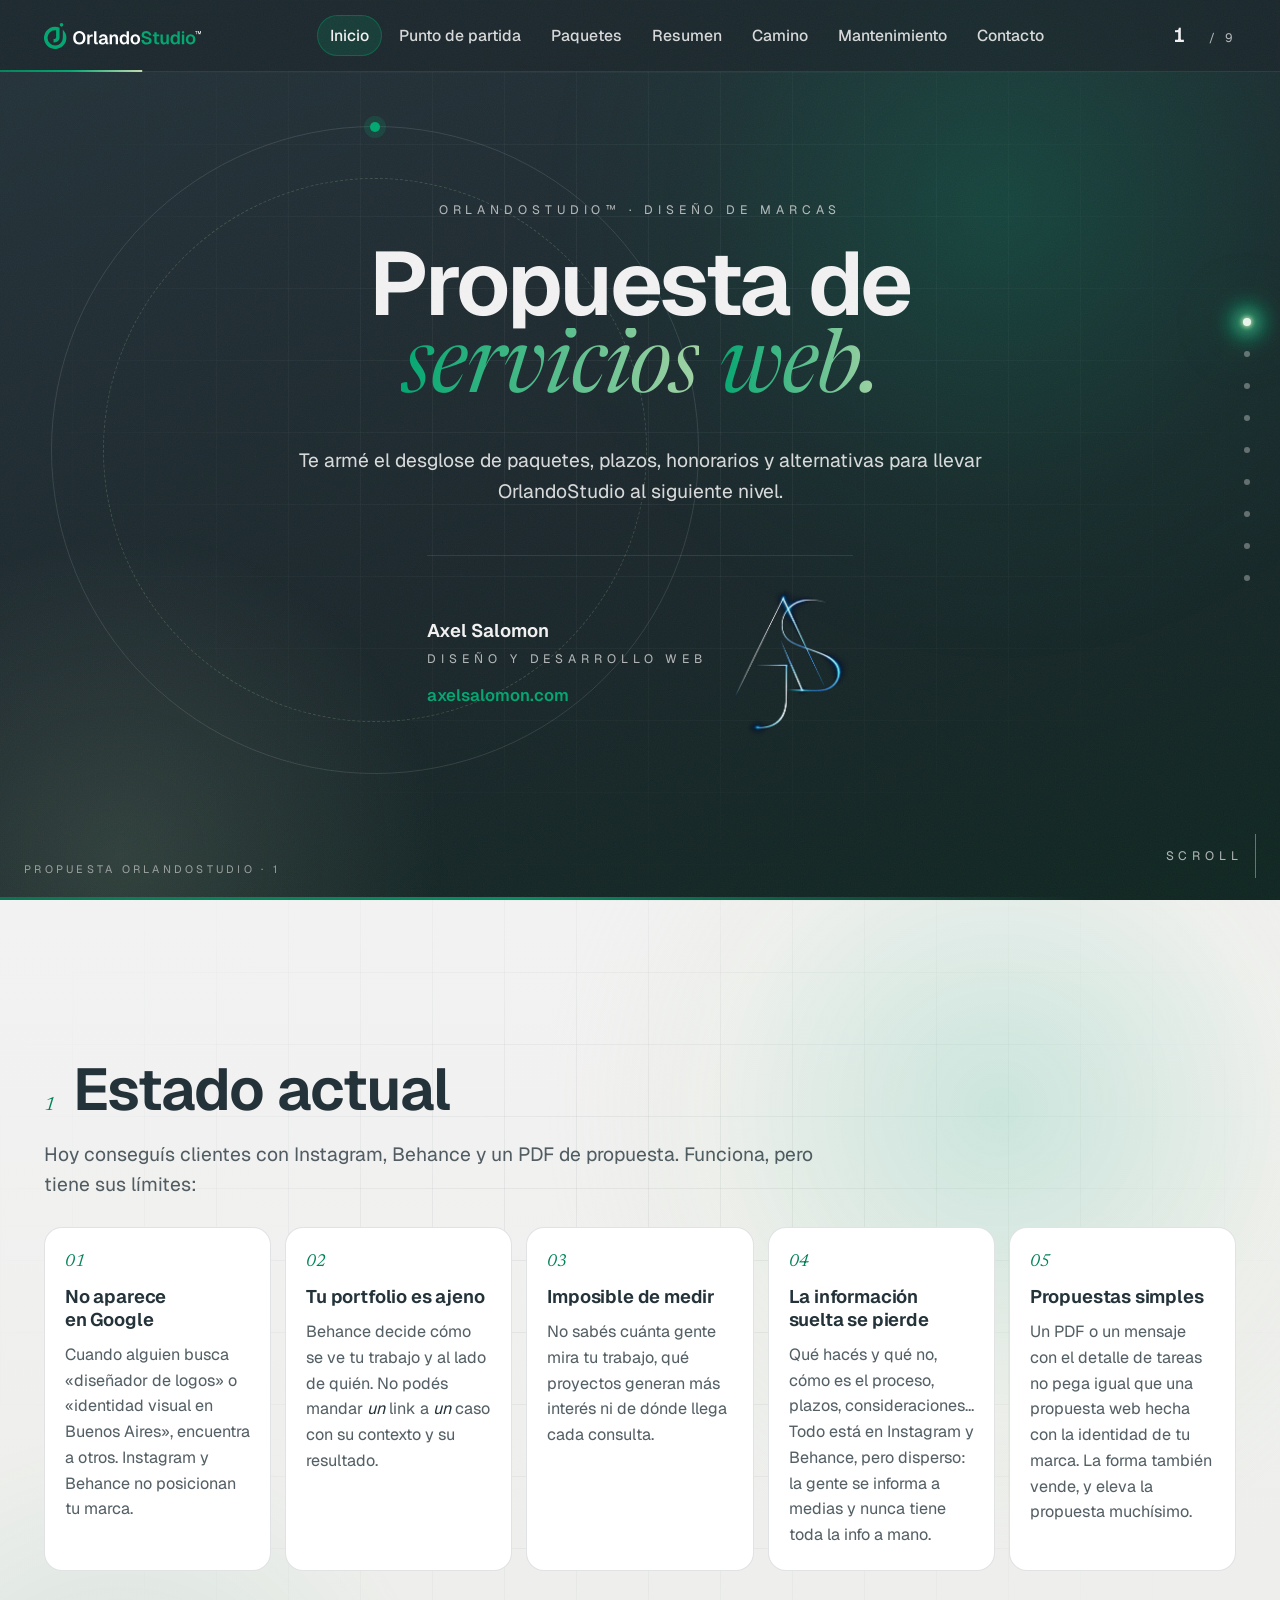
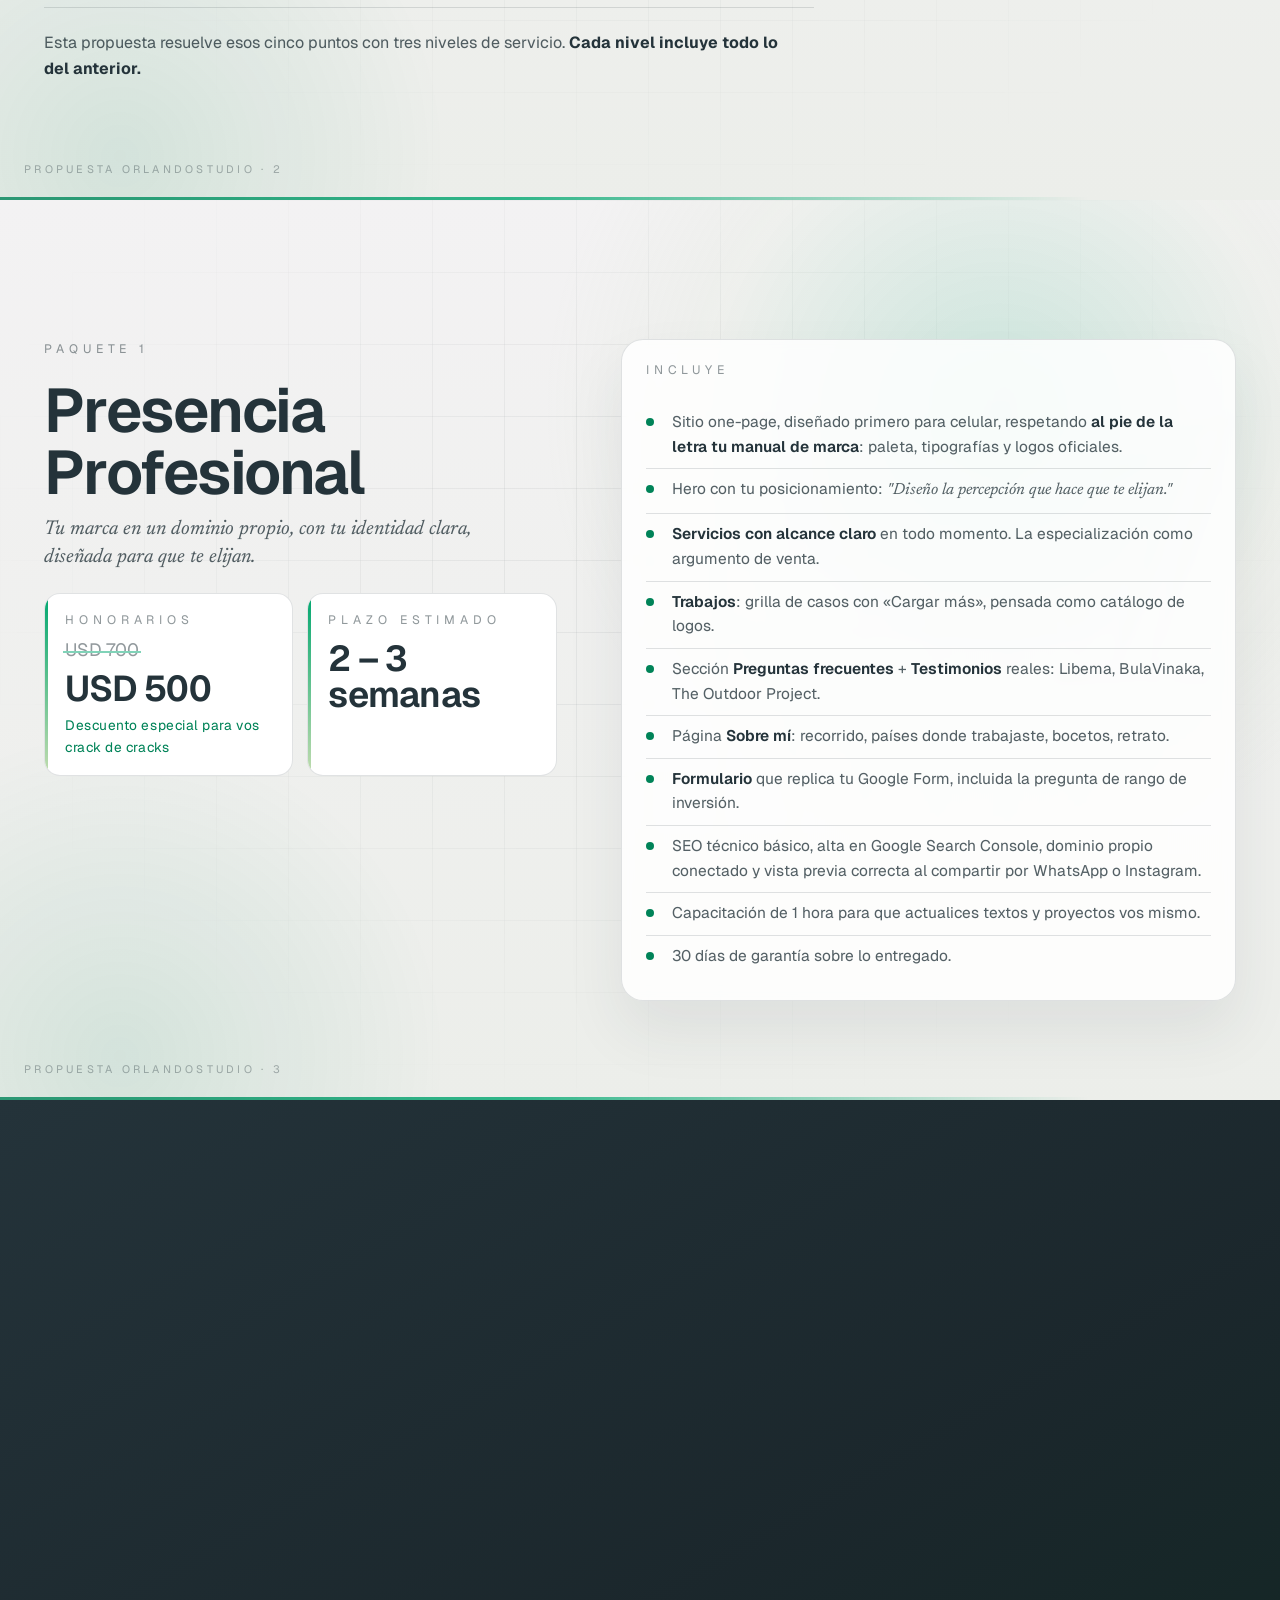
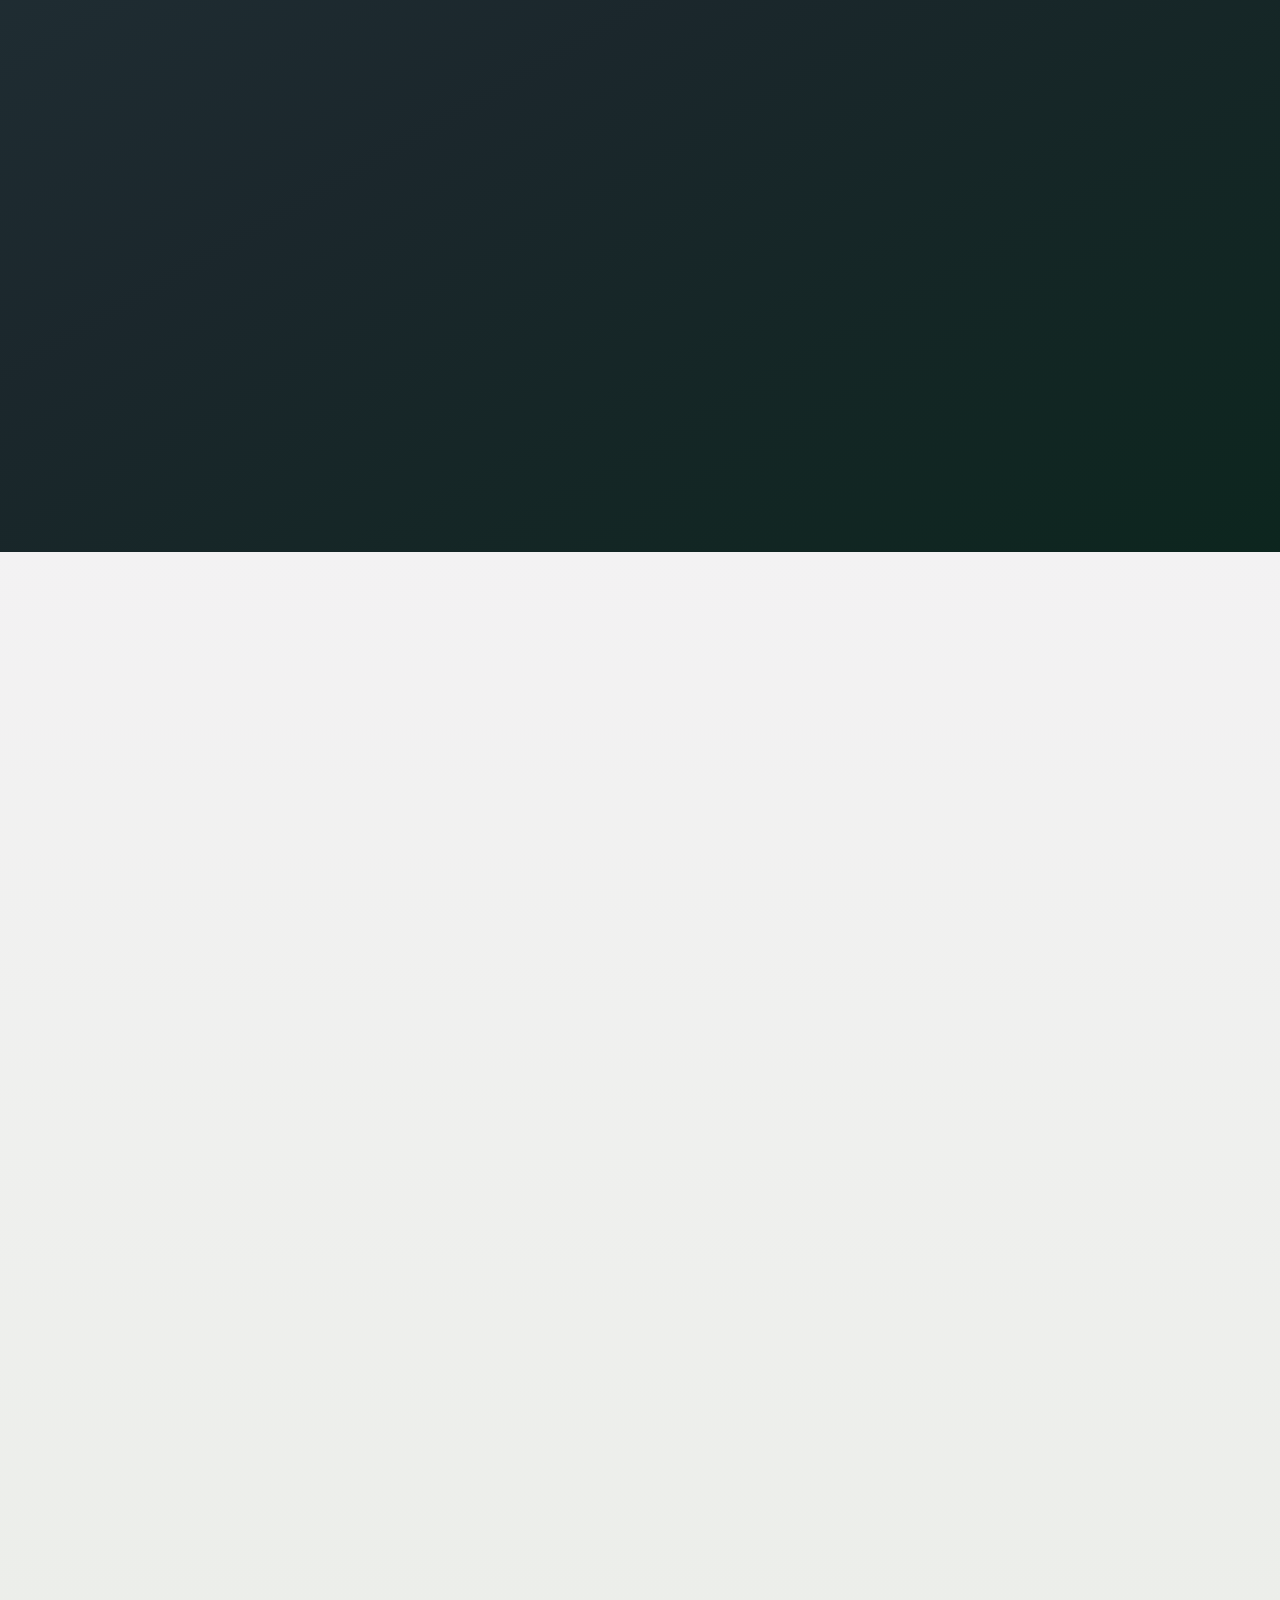
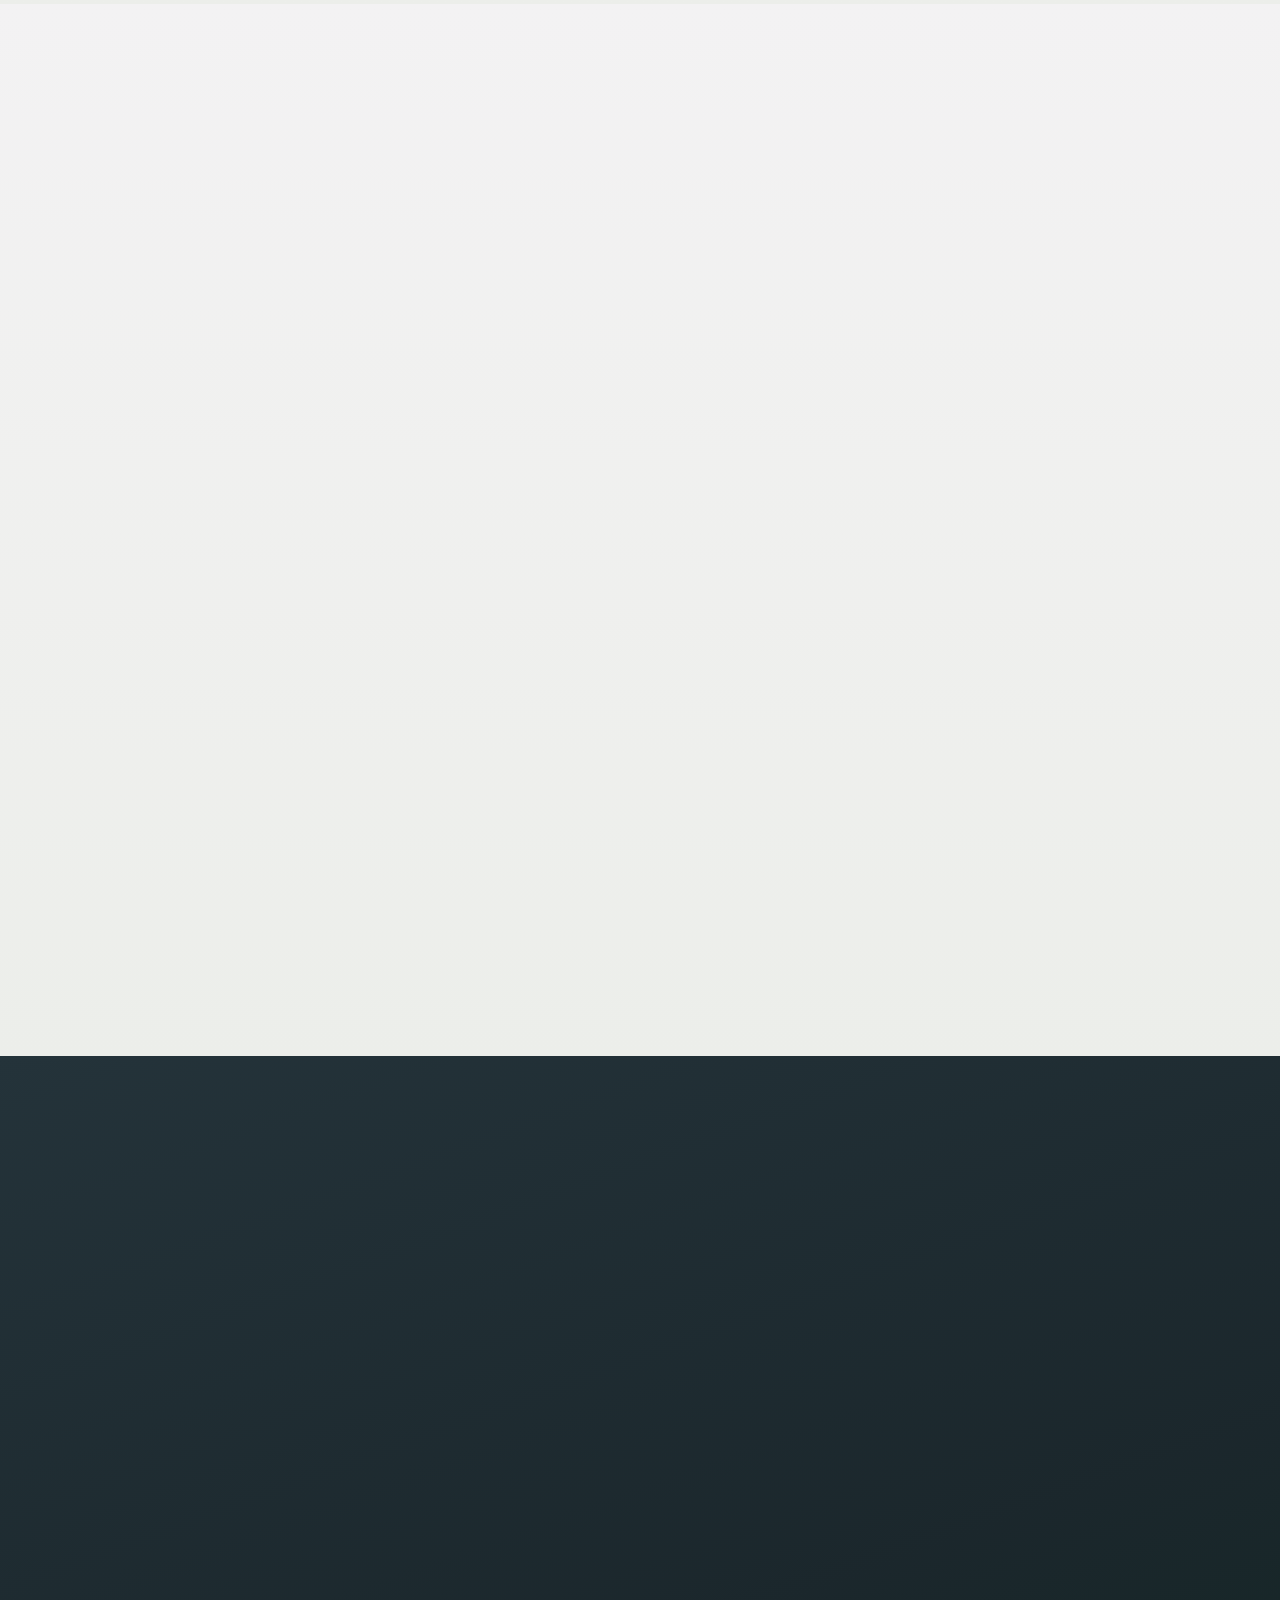
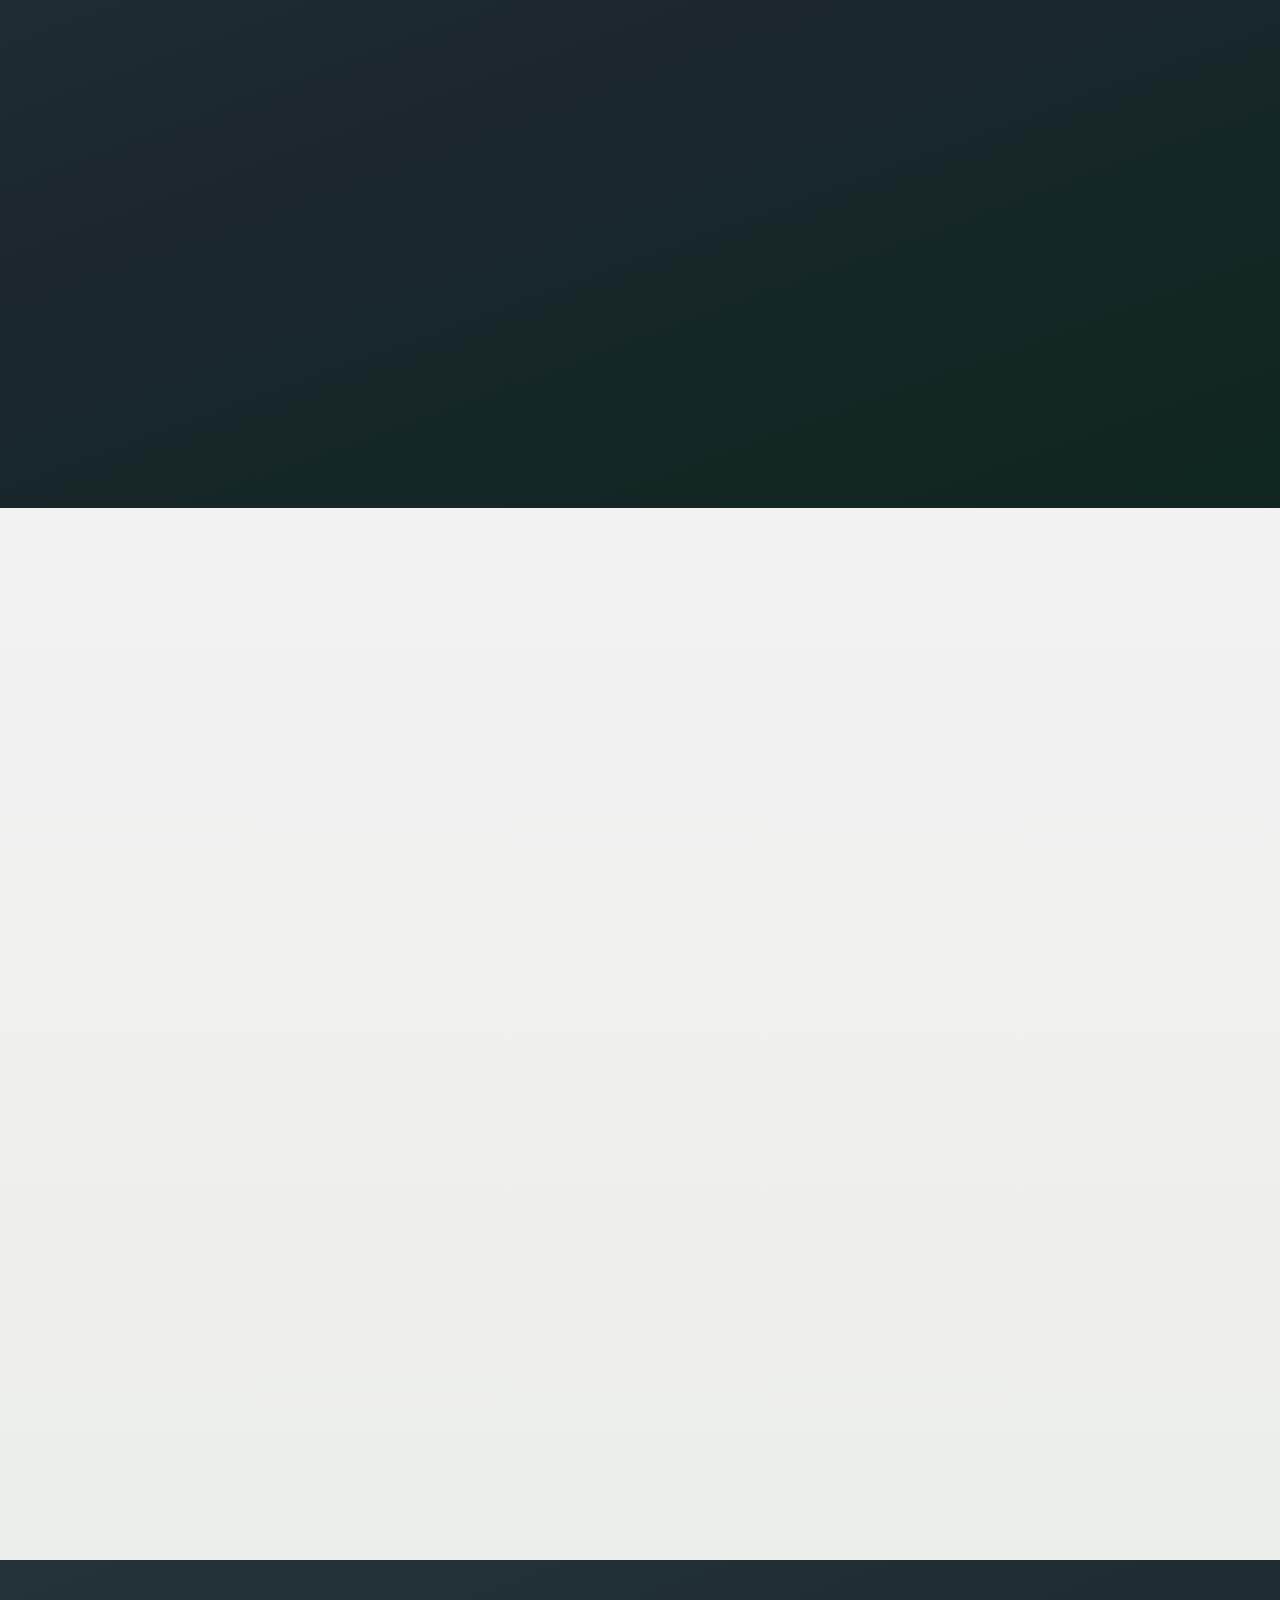
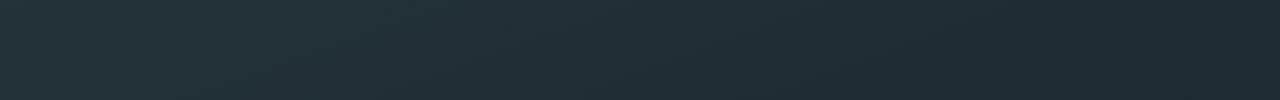
==== commit 8a7572ff: "Propuesta: ajuste puntual a USD 20, nota de la plantilla y nueva nota de la promo Co-Authored-By: Cl" ====
--- a/propuesta/index.html
+++ b/propuesta/index.html
@@ -138,7 +138,7 @@
         </li>
         <li class="pain" data-reveal>
           <span class="pain-num">02</span>
-          <h3>El portfolio es ajeno</h3>
+          <h3>Tu portfolio es ajeno</h3>
           <p>Behance decide cómo se ve tu trabajo y al lado de quién. No podés mandar <em>un</em> link a <em>un</em> caso con su contexto y su resultado.</p>
         </li>
         <li class="pain" data-reveal>
@@ -299,7 +299,7 @@
             <li>Si el cliente quiere avanzar, <strong>lo lleva al formulario y te deriva por mail o WhatsApp con el resumen de la charla</strong>, para que no arranques de cero.</li>
             <li>Captura de leads también desde el chat para la base de datos (nombre, negocio, servicio, contacto) → misma planilla que el formulario.</li>
             <li>Reporte mensual de las preguntas más frecuentes: insumo para tu Instagram, tu propuesta y tu web.</li>
-            <li><strong>Propuesta a medida de cada cliente</strong>: la página de paquetes pasa a ser una plantilla de presentación completa, con los tres paquetes y sus precios, personalizable para cada cliente.</li>
+            <li><strong>Propuesta a medida de cada cliente</strong>: la página de paquetes pasa a ser una plantilla de presentación completa, con los tres paquetes y sus precios, personalizable para cada cliente. (Una plantilla muy similar a la de esta propuesta).</li>
             <li class="sub">Se suma otra página privada con un <strong>formulario para cargar los datos de tu cliente</strong> (marca, problemas actuales, imágenes de las soluciones, etc.). Lo completás, lo editás cuando quieras y se refleja directo en su propuesta, precios incluidos. Sin tocar código.</li>
             <li>Ajuste de la base de conocimiento durante los primeros 60 días.</li>
           </ul>
@@ -329,7 +329,7 @@
             <tr>
               <th scope="col">Alcance</th>
               <th scope="col"><span class="eyebrow eyebrow--light">Paquete 1</span>Presencia Profesional</th>
-              <th scope="col" class="is-reco"><span class="eyebrow eyebrow--light">Paquete 2 · ★ Recomendado</span>Web de Marca</th>
+              <th scope="col" class="is-reco"><span class="eyebrow eyebrow--light">Paquete 2<span class="reco-label"> · ★ Recomendado</span></span>Web de Marca</th>
               <th scope="col"><span class="eyebrow eyebrow--light">Paquete 3</span>Web + Asistente IA</th>
             </tr>
           </thead>
@@ -470,7 +470,7 @@
           </ul>
           <div class="plan-price">
             <div class="plan-price-row">
-              <b>USD 25</b>
+              <b>USD 20</b>
               <span>por ajuste puntual<br>(hasta 1 h)</span>
             </div>
             <small>Sección o funcionalidad nueva: se presupuesta aparte.</small>
@@ -493,7 +493,7 @@
                 <s class="plan-promo-old">USD 15 / mes</s>
                 <b>USD 10 <span class="per">/ mes</span></b>
                 <span class="plan-promo-term">durante 6 meses</span>
-                <em class="plan-promo-note">Promoción exclusiva para vos, Juli</em>
+                <em class="plan-promo-note">el loco seguia dando descuentos</em>
               </div>
               <span>Paquetes 1 y 2</span>
             </div>
--- a/propuesta/propuesta.css
+++ b/propuesta/propuesta.css
@@ -836,6 +836,44 @@
 .compare .row-price s { display: block; font-size: .8rem; opacity: .45; text-decoration-color: var(--brand); text-decoration-thickness: 2px; }
 .compare .row-price b { font-size: 1.35rem; font-weight: 640; letter-spacing: -.02em; }
 .compare .row-price .is-reco b { color: var(--brand); }
+
+/* Mobile: la tabla deja de ser de 4 columnas con scroll horizontal y pasa a
+   una matriz de 3 columnas (un paquete por columna). Cada fila muestra el
+   ítem a lo ancho y debajo sus 3 tildes; la cabecera con los nombres de los
+   paquetes queda pegada bajo el header mientras se recorre la lista, así
+   siempre se sabe qué columna es cuál. overflow: clip (y no hidden) en el
+   slide y la tabla para que no se vuelvan contenedores de scroll y el
+   sticky funcione. */
+@media (max-width: 759px) {
+  #resumen { overflow: clip; }
+  .table-wrap { overflow: visible; margin-inline: 0; padding-inline: 0; padding-bottom: 0; }
+  .compare { display: block; min-width: 0; overflow: clip; font-size: .9rem; box-shadow: 0 20px 44px rgba(36,51,58,.08); }
+  .compare thead, .compare tbody, .compare tfoot { display: block; }
+  .compare tr { display: grid; grid-template-columns: repeat(3, minmax(0, 1fr)); }
+  .compare th, .compare td { padding: 0; border-top: 0; }
+
+  .compare thead { position: sticky; top: var(--header-h); z-index: 2; }
+  .compare thead tr { background: var(--paper); border-bottom: 1px solid var(--light-hairline); }
+  .compare thead th:first-child { display: none; }
+  .compare thead th { display: flex; flex-direction: column; justify-content: flex-end; padding: 16px 6px 14px; font-size: .84rem; line-height: 1.2; letter-spacing: -.01em; }
+  .compare thead th .eyebrow { margin-bottom: 6px; font-size: .55rem; letter-spacing: .22em; }
+  .compare thead th.is-reco { background: linear-gradient(180deg, rgba(0,167,112,.14), rgba(0,131,88,.07)), var(--paper); }
+  .compare .reco-label { display: none; }
+  .compare thead th.is-reco .eyebrow::after { content: " ★"; letter-spacing: 0; color: var(--brand); }
+
+  .compare tbody th, .compare tfoot th { grid-column: 1 / -1; width: auto; padding: 14px 16px 8px; border-top: 1px solid var(--light-hairline); }
+  .compare tbody tr:first-child th { border-top: 0; }
+  .compare tbody th { font-size: .88rem; line-height: 1.4; color: var(--ink); font-weight: 520; text-align: center; }
+  .compare td { padding: 4px 6px 14px; display: flex; justify-content: center; align-items: center; }
+  .compare i.tick { width: 24px; height: 24px; }
+  .compare i.tick svg { width: 14px; height: 14px; }
+
+  .compare tfoot th { padding: 16px 16px 6px; font-size: .6rem; text-align: center; }
+  .compare tfoot td { flex-direction: column; font-size: .88rem; padding-bottom: 16px; }
+  .compare .row-price td { padding-top: 4px; }
+  .compare .row-price s { font-size: .74rem; }
+  .compare .row-price b { font-size: 1.12rem; white-space: nowrap; }
+}
 
 /* --------------------------------------------------------------------------
    07 · Camino
@@ -1008,6 +1046,14 @@
   font-family: var(--font-serif); font-style: italic; font-size: .92rem; line-height: 1.3;
   color: var(--mint); background: rgba(194,220,175,.1); box-shadow: inset 0 0 0 1px rgba(194,220,175,.35);
 }
+/* Mobile: el precio va arriba y su descripción debajo, a todo el ancho de la
+   card (lado a lado la descripción quedaba en una columna de 2-3 palabras). */
+@media (max-width: 559px) {
+  .plan { padding: 24px 20px 26px; }
+  .plan h3 { font-size: 1.35rem; }
+  .plan-price-row { flex-direction: column; align-items: flex-start; gap: 10px; }
+  .plan-price b { font-size: 2.1rem; }
+}
 
 /* --------------------------------------------------------------------------
    Reveal al entrar cada slide
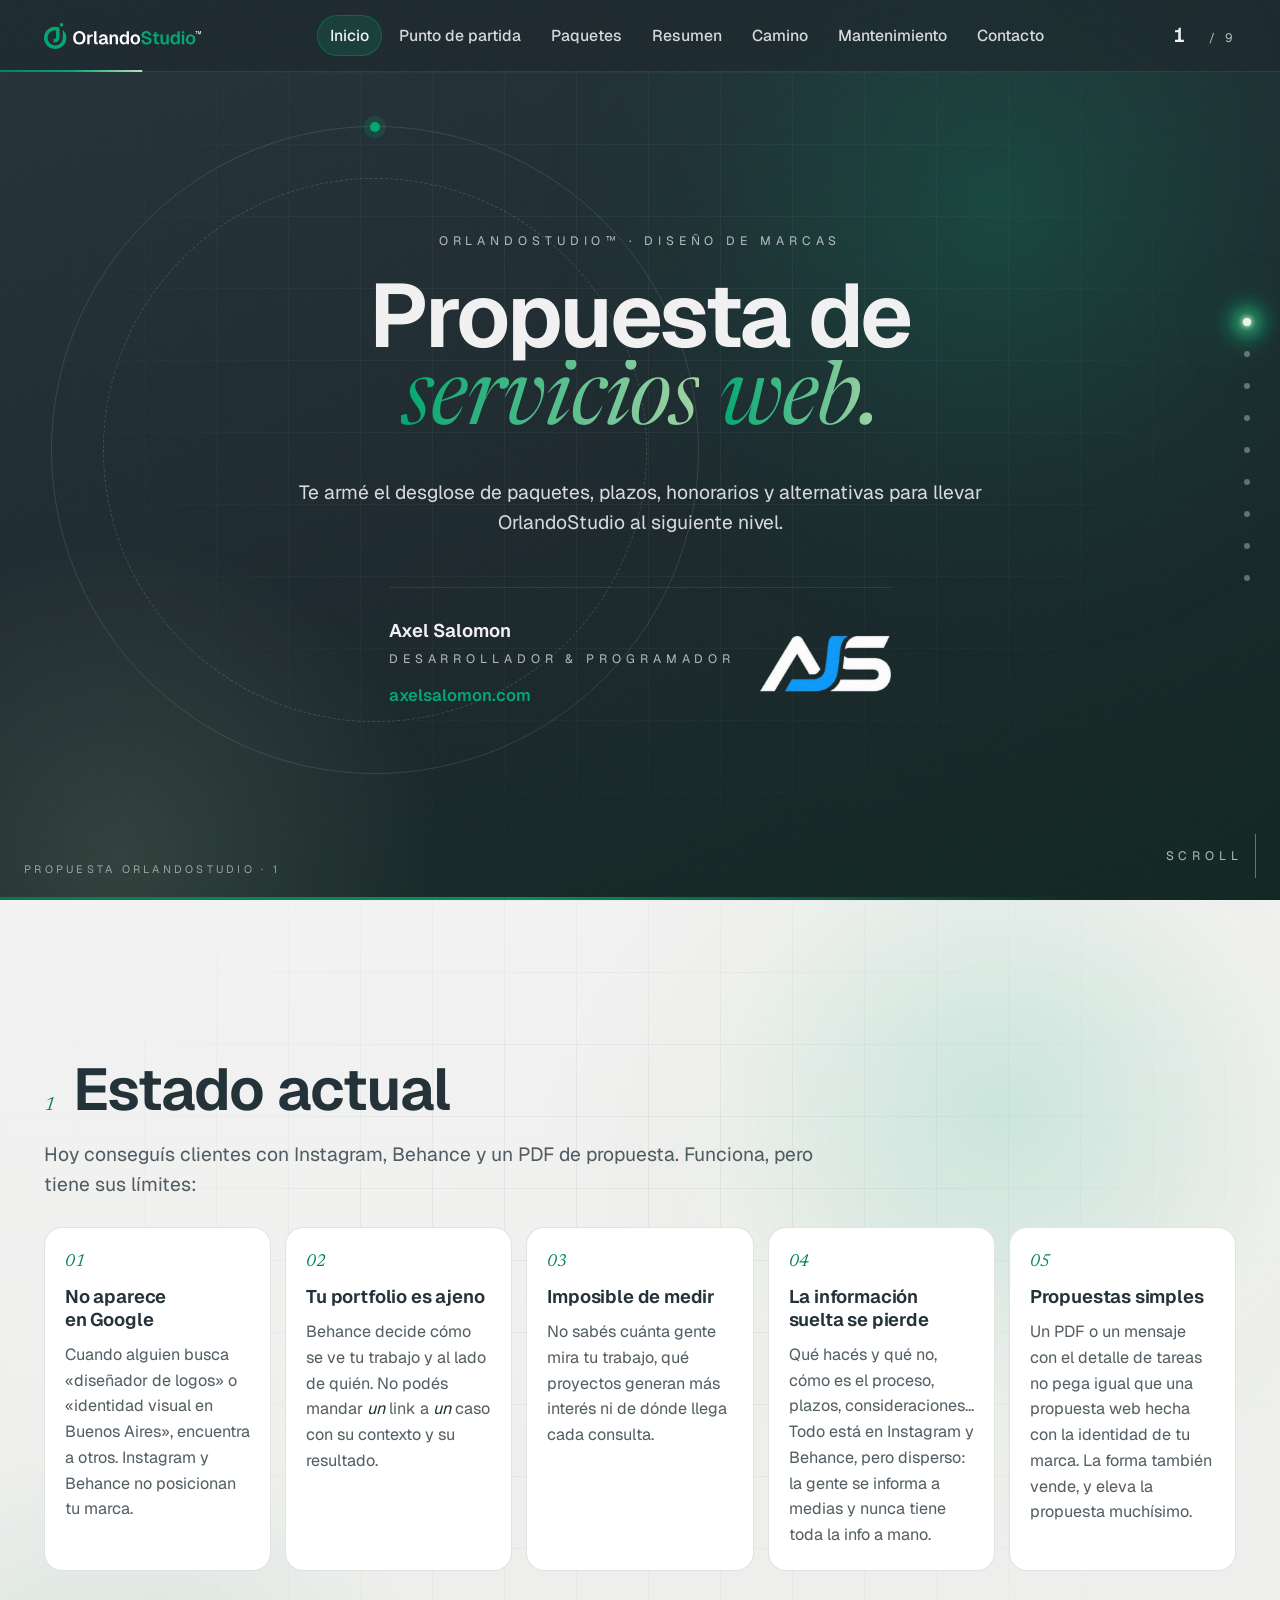
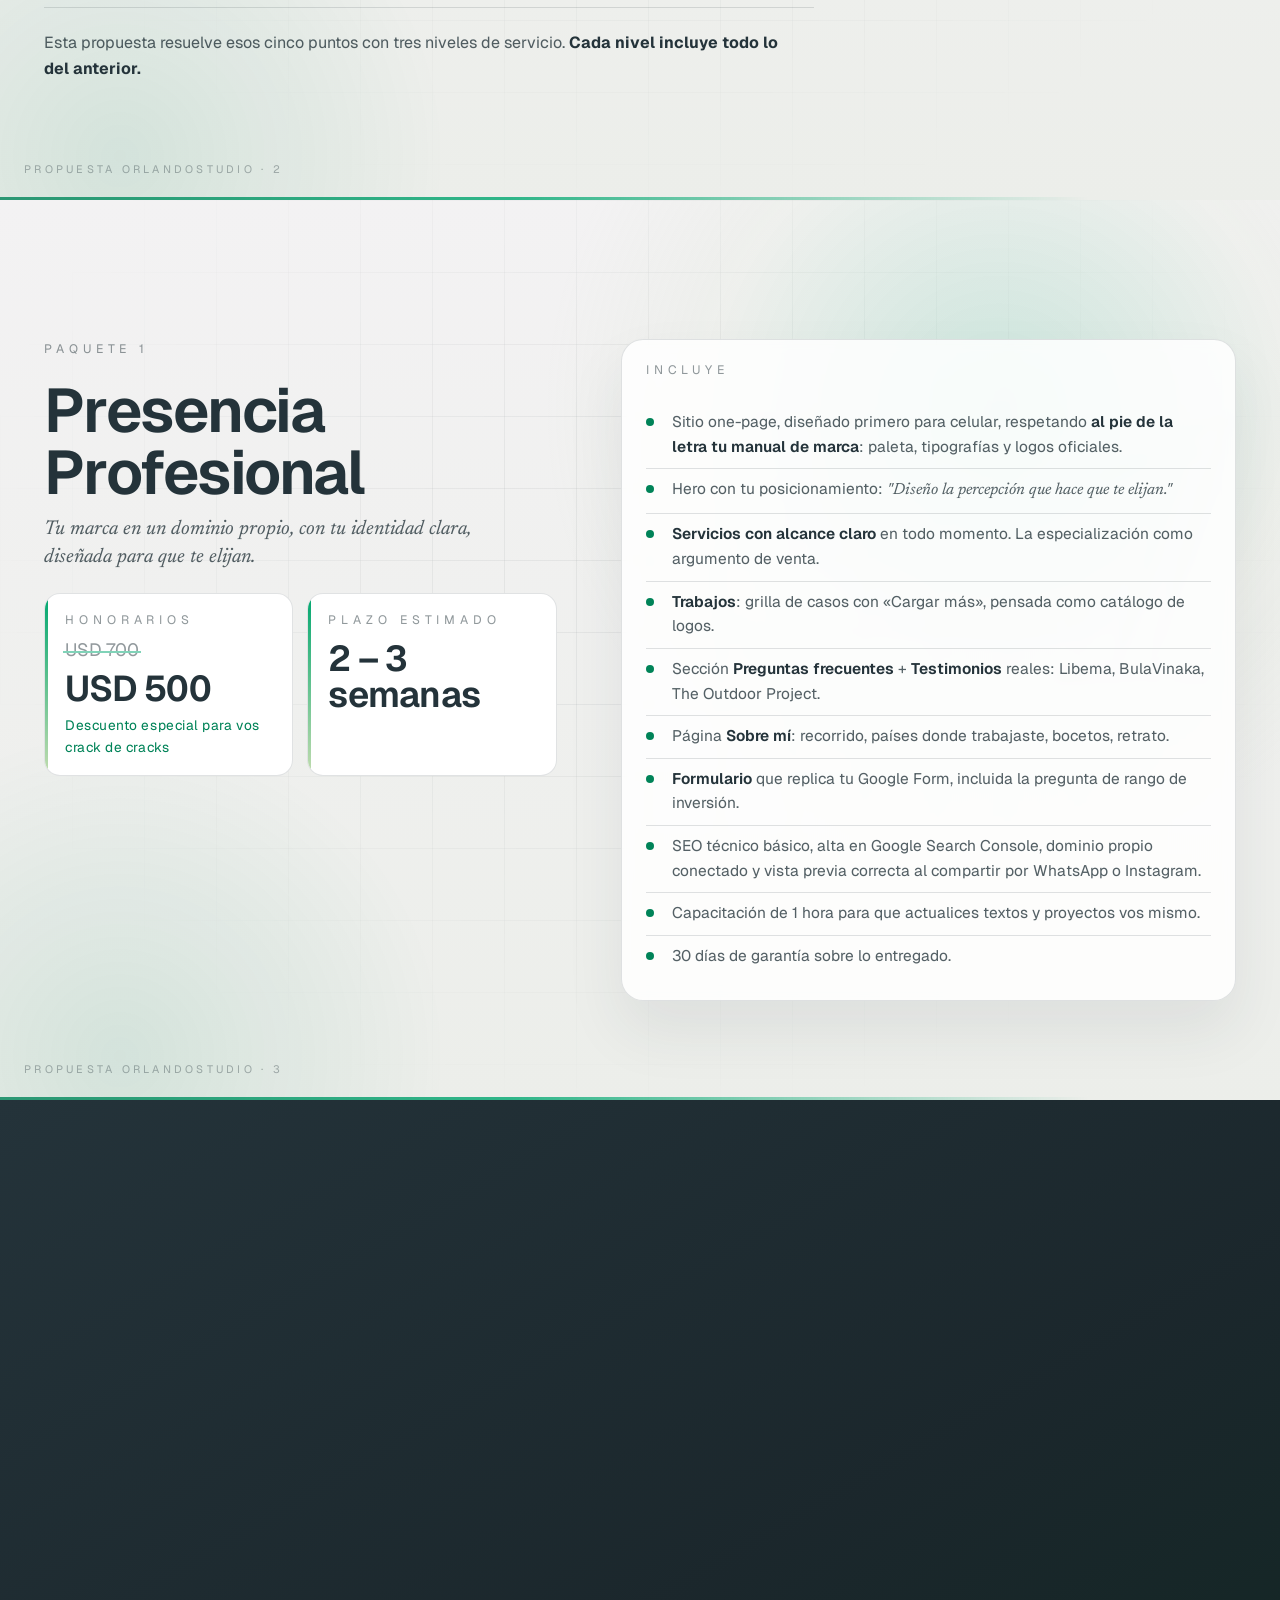
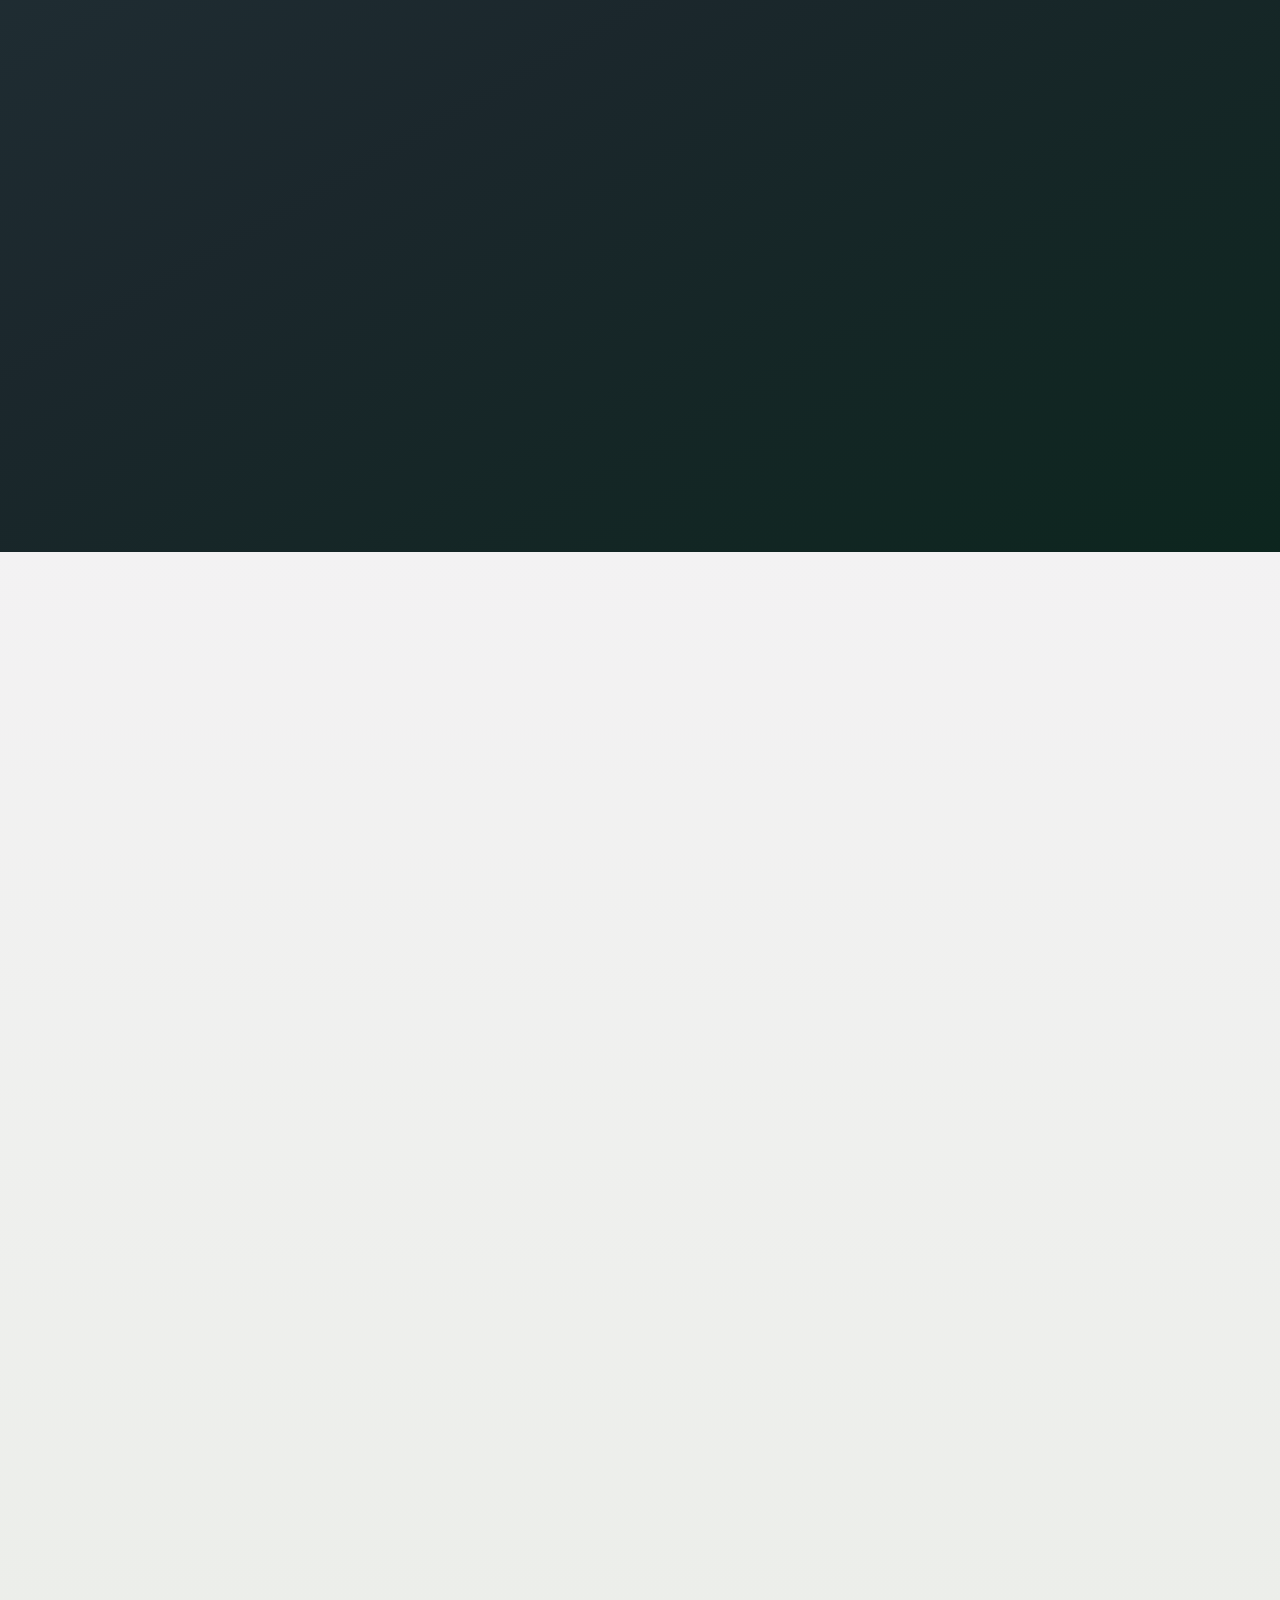
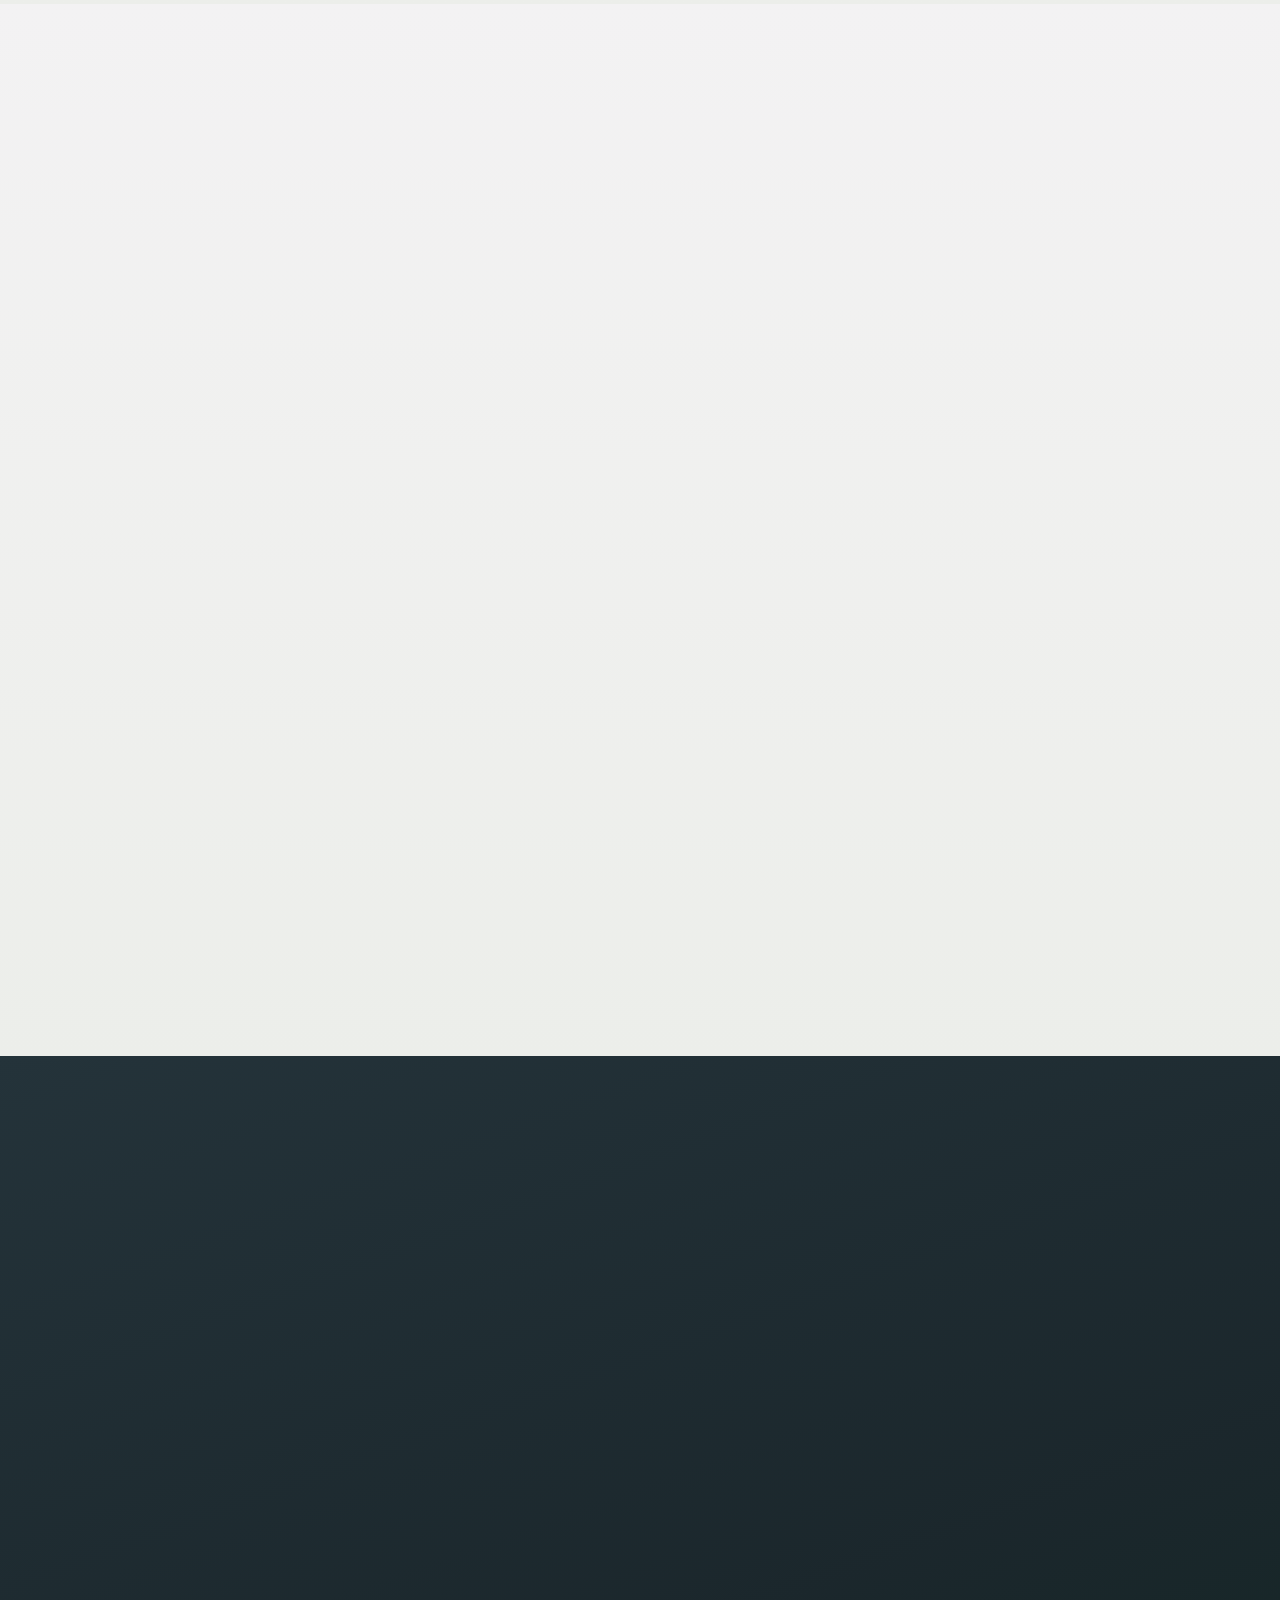
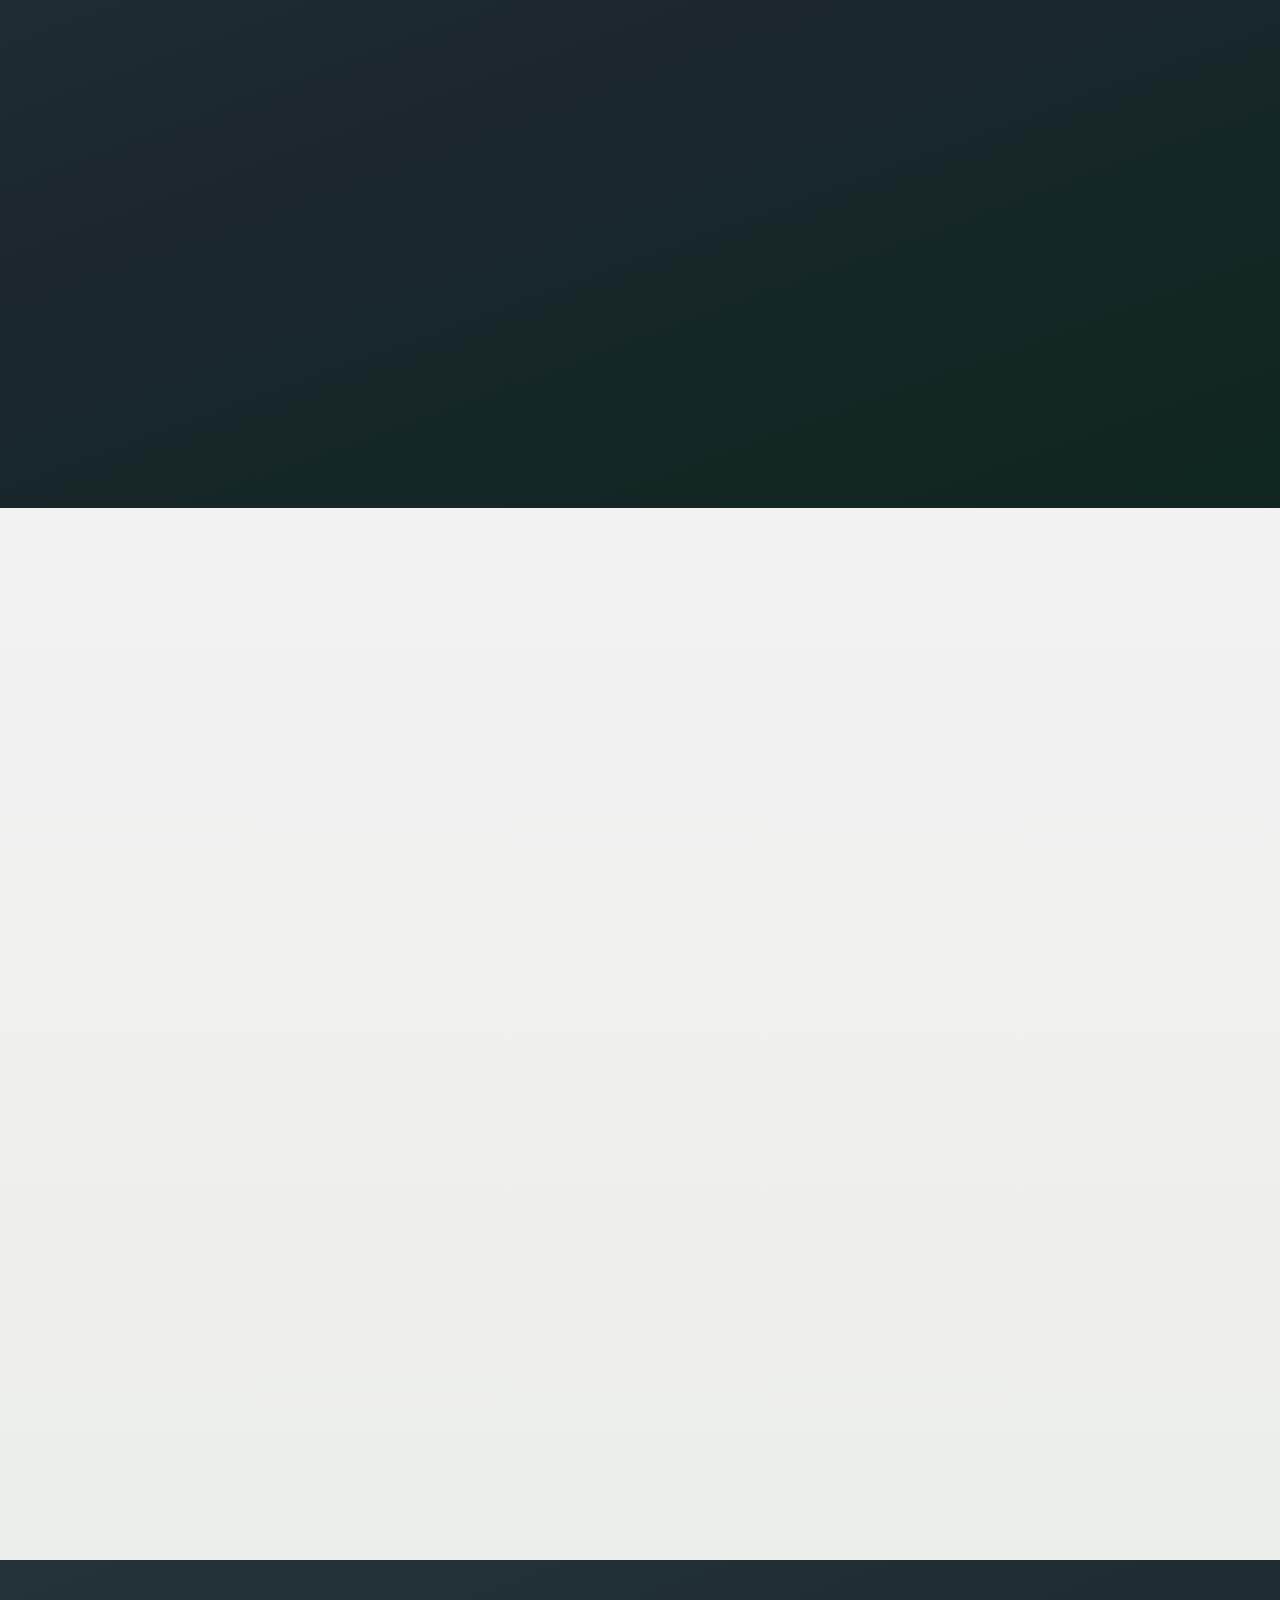
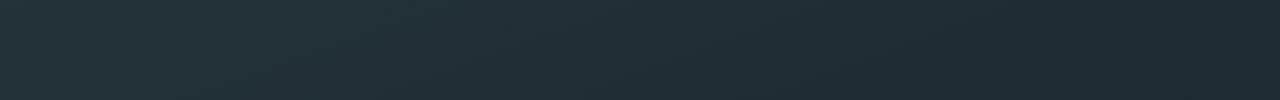
==== commit efb36742: "Propuesta: nuevo símbolo AJS y rol 'Desarrollador & Programador' en hero y cierre Co-Authored-By: Cl" ====
--- a/propuesta/index.html
+++ b/propuesta/index.html
@@ -2,6 +2,7 @@
 <html lang="es">
 <head>
 <meta charset="UTF-8">
+<script>if(!/\/$|\.html$/.test(location.pathname))location.replace(location.pathname+"/"+location.search+location.hash)</script>
 <meta name="viewport" content="width=device-width, initial-scale=1">
 <title>Propuesta de servicios web · OrlandoStudio</title>
 <meta name="description" content="Propuesta de servicios web para OrlandoStudio: paquetes, plazos, honorarios y mantenimiento.">
@@ -13,7 +14,7 @@
 <link rel="preconnect" href="https://fonts.gstatic.com" crossorigin>
 <link href="https://fonts.googleapis.com/css2?family=Newsreader:ital,opsz,wght@0,6..72,400;0,6..72,500;1,6..72,400&display=swap" rel="stylesheet">
 <link rel="preload" as="font" href="../assets/fonts/Geist-VariableFont_wght.ttf" type="font/ttf" crossorigin>
-<link rel="stylesheet" href="propuesta.css?v=20260923g">
+<link rel="stylesheet" href="propuesta.css?v=20261005b">
 </head>
 <body>
 
@@ -108,10 +109,10 @@
       <div class="cover-author" data-reveal>
         <div class="cover-author-text">
           <span class="cover-author-name">Axel Salomon</span>
-          <span class="cover-author-role eyebrow">Diseño y desarrollo web</span>
+          <span class="cover-author-role eyebrow">Desarrollador &amp; Programador</span>
           <a class="cover-author-link" href="https://axelsalomon.com" target="_blank" rel="noopener">axelsalomon.com</a>
         </div>
-        <img class="cover-author-logo" src="../assets/img/ajs-logo.webp" alt="" width="642" height="824" decoding="async">
+        <img class="cover-author-logo" src="../assets/img/ajs-simbolo.webp" alt="AJS" width="748" height="352" decoding="async">
       </div>
     </div>
     <a href="#punto-de-partida" class="scroll-hint" aria-label="Ir a la siguiente sección">
@@ -527,12 +528,12 @@
       <div class="cover-author" data-reveal>
         <div class="cover-author-text">
           <span class="cover-author-name">Axel Salomon</span>
-          <span class="cover-author-role eyebrow">Diseño y desarrollo web</span>
+          <span class="cover-author-role eyebrow">Desarrollador &amp; Programador</span>
           <span class="cover-author-line">WhatsApp 11 6197-0675</span>
           <span class="cover-author-line">axeljaviersalomon@gmail.com</span>
           <a class="cover-author-link" href="https://axelsalomon.com" target="_blank" rel="noopener">axelsalomon.com</a>
         </div>
-        <img class="cover-author-logo" src="../assets/img/ajs-logo.webp" alt="" width="642" height="824" decoding="async">
+        <img class="cover-author-logo" src="../assets/img/ajs-simbolo.webp" alt="AJS" width="748" height="352" decoding="async">
       </div>
     </div>
     <p class="slide-foot" aria-hidden="true">Propuesta OrlandoStudio · 9</p>
--- a/propuesta/propuesta.css
+++ b/propuesta/propuesta.css
@@ -561,18 +561,18 @@
 .cover-author {
   display: flex; align-items: center; gap: 24px;
   padding-top: 28px; border-top: 1px solid var(--dark-hairline);
-  max-width: 460px; text-align: left;
+  max-width: 560px; text-align: left;
 }
 .cover-author-text { display: flex; flex-direction: column; gap: 4px; }
 .cover-author-name { font-size: 1.05rem; font-weight: 640; }
-.cover-author-role { margin: 0 0 8px; }
+.cover-author-role { margin: 0 0 8px; white-space: nowrap; }
 .cover-author-line { color: var(--dark-text-secondary); font-size: .95rem; }
 .cover-author-link { color: var(--brand-2); font-size: .95rem; font-weight: 600; position: relative; width: max-content; }
 .cover-author-link::after { content: ""; position: absolute; left: 0; bottom: -2px; width: 100%; height: 1px; background: var(--mint); transform: scaleX(0); transform-origin: right; transition: transform .4s var(--ease-main); }
 .cover-author-link:hover::after { transform: scaleX(1); transform-origin: left; }
 /* Logo AJS (marca de Axel), del mismo alto que el bloque de texto, sin
    transparentar: es una firma, no un decorado de fondo. */
-.cover-author-logo { height: 156px; width: auto; flex-shrink: 0; opacity: 1; }
+.cover-author-logo { width: 132px; height: auto; flex-shrink: 0; opacity: 1; }
 
 .scroll-hint { position: absolute; right: var(--gutter); bottom: 22px; display: flex; align-items: center; gap: 12px; }
 .scroll-hint .eyebrow { margin: 0; }
